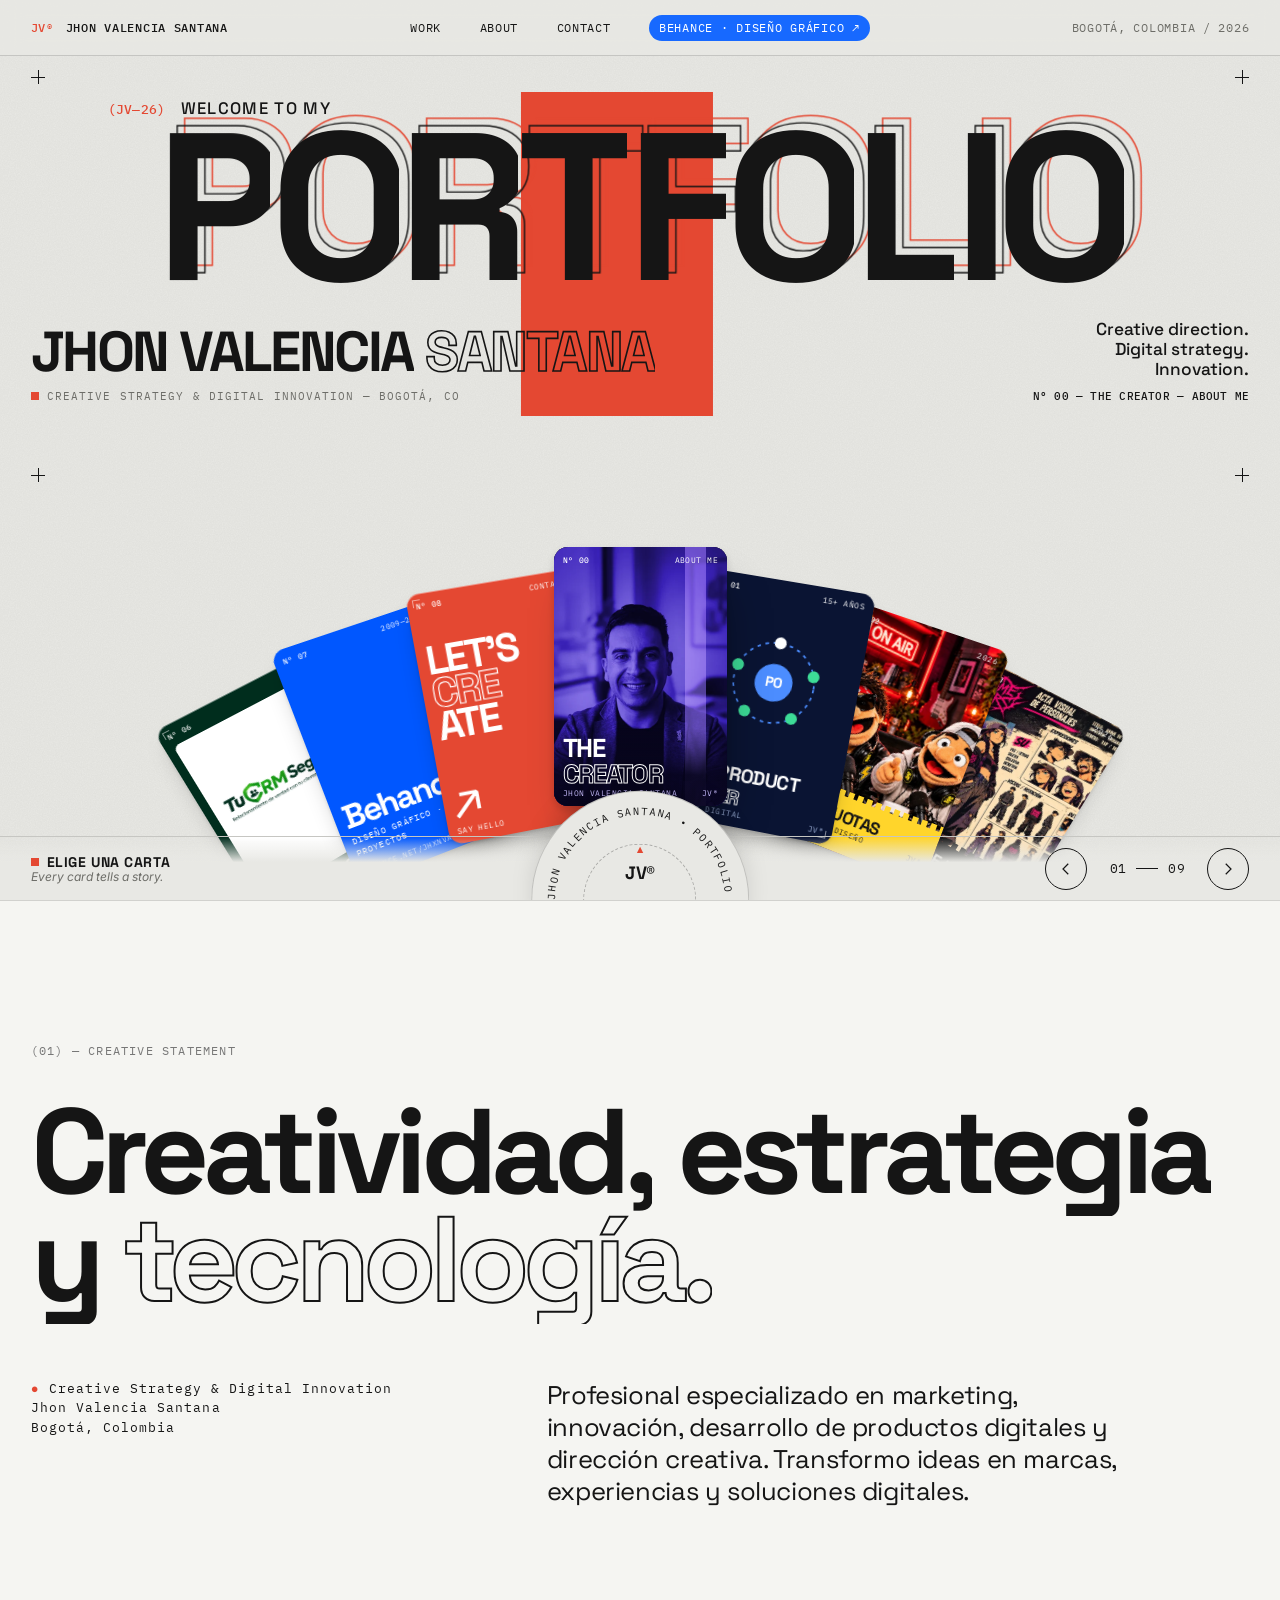
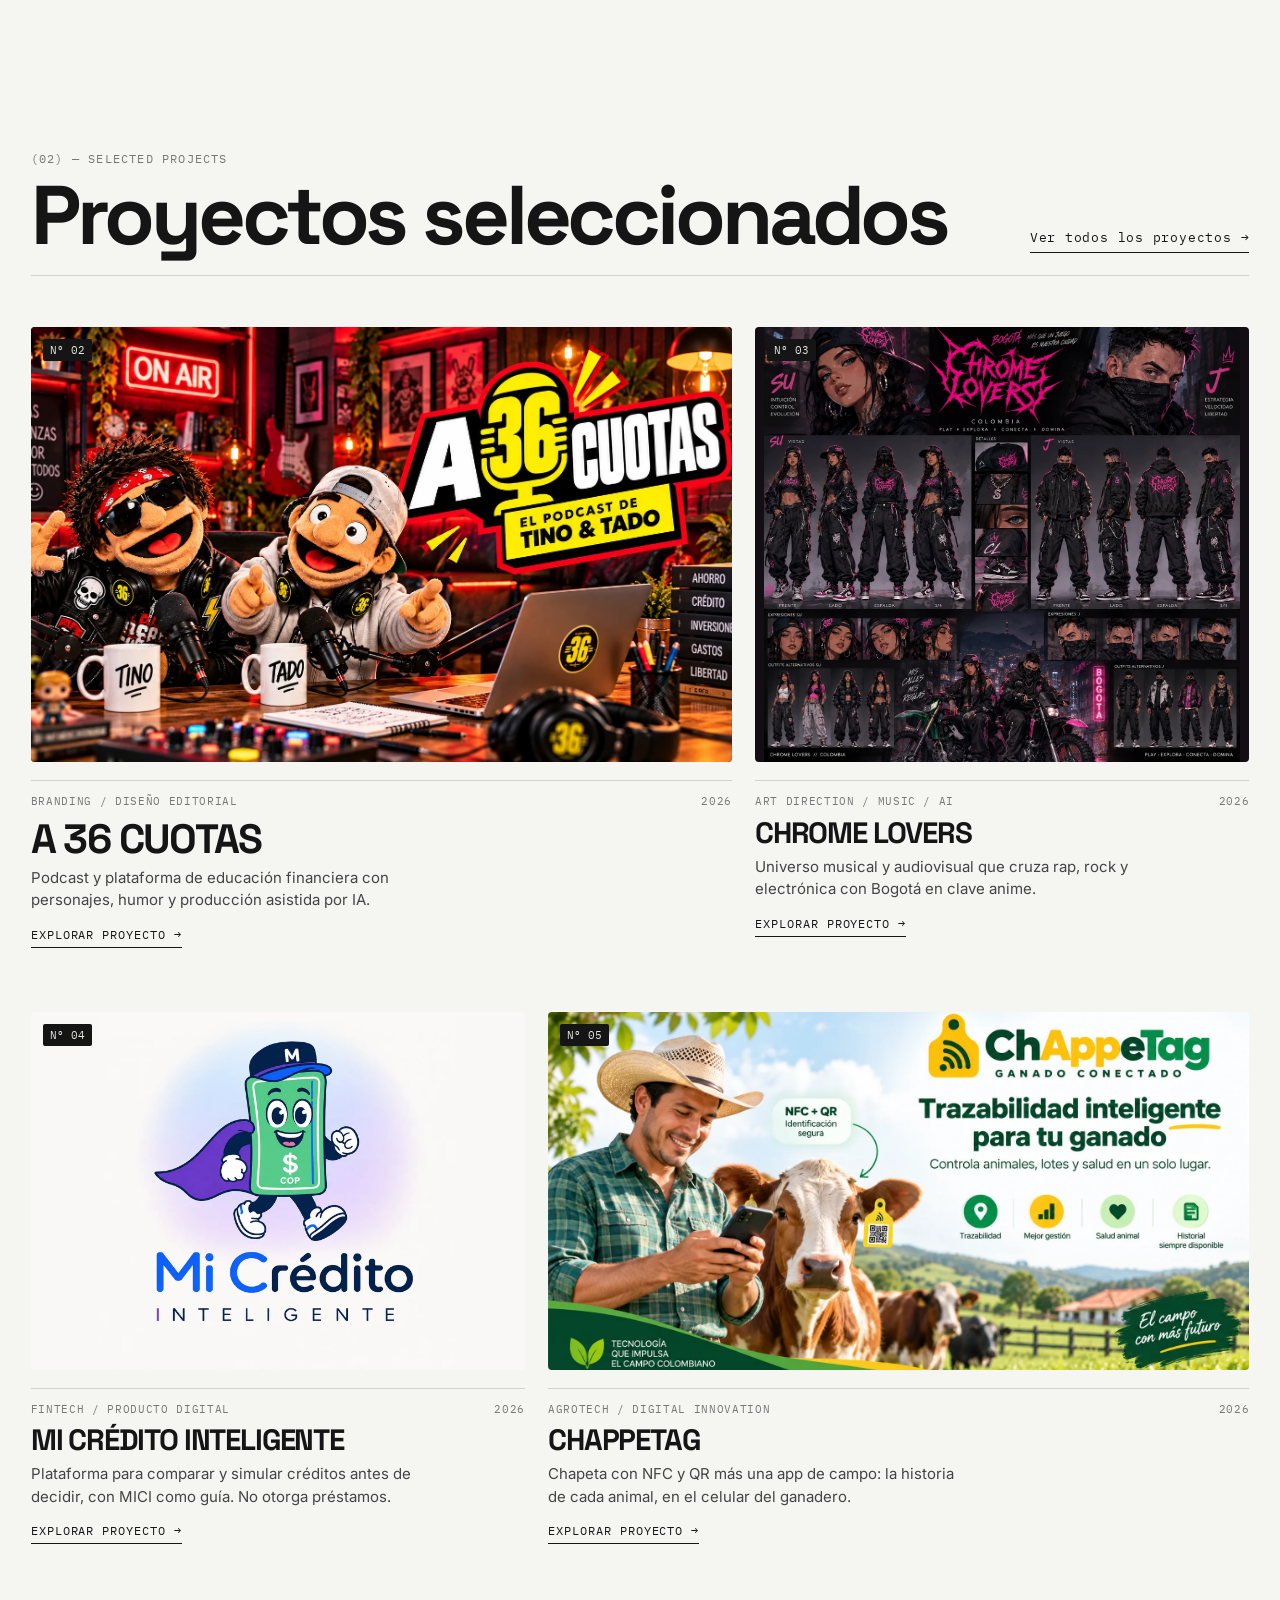
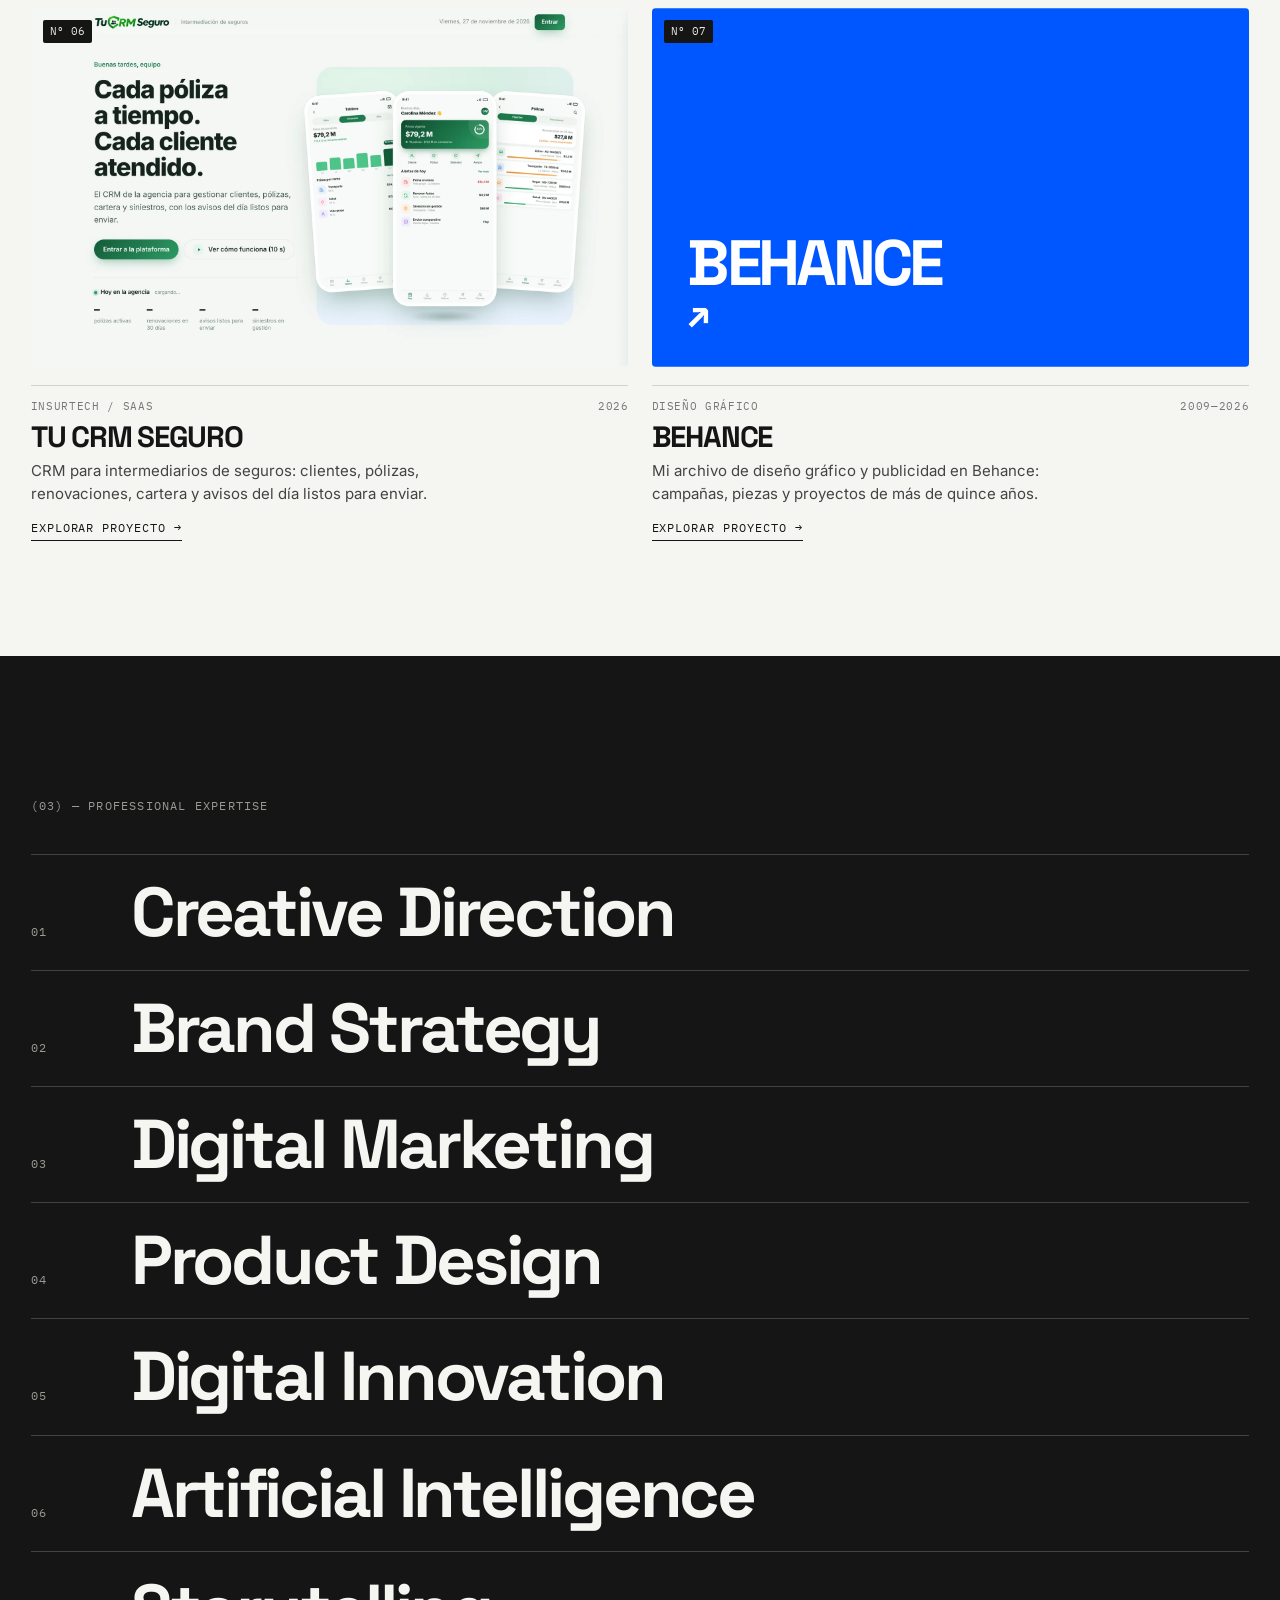
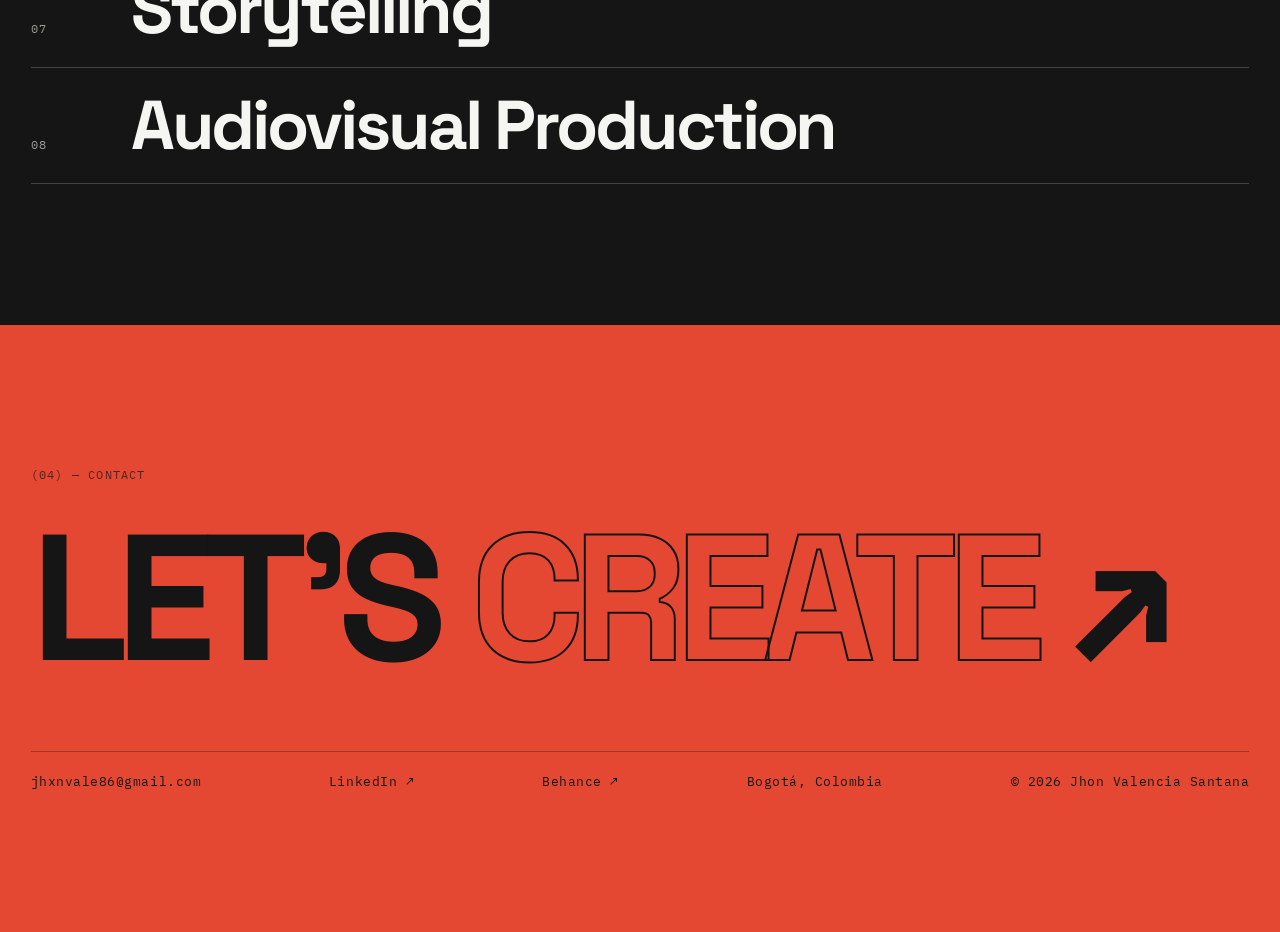
==== index.html @ b9391d3f "The Product Owner: carta y página con gráficas animadas (datos del CV) Co-Authored-By: Claude Opus 5" ====
<!doctype html>
<html lang="es">
<head>
  <meta charset="utf-8" />
  <meta name="viewport" content="width=device-width, initial-scale=1, viewport-fit=cover" />
  <title>Jhon Valencia Santana — Creative Strategy &amp; Digital Innovation</title>
  <meta name="description" content="Portafolio de dirección creativa, branding, marketing, innovación, productos digitales y producción audiovisual con inteligencia artificial." />
  <meta name="keywords" content="Jhon Valencia Santana, Creative Direction Colombia, Creative Strategy, Digital Innovation, Branding, Product Design, AI Creative, Marketing Digital" />
  <meta name="author" content="Jhon Valencia Santana" />
  <meta name="theme-color" content="#F5F5F2" />
  <link rel="canonical" href="https://jhonvalencia86.github.io/PortafolioCreativoJhonValencia/" />
  <meta property="og:title" content="Jhon Valencia Santana — Creative Strategy & Digital Innovation" />
  <meta property="og:description" content="Proyectos de innovación, producto digital, UX, diseño gráfico e IA. Bogotá, Colombia." />
  <meta property="og:type" content="website" />
  <meta property="og:locale" content="es_CO" />
  <meta property="og:url" content="https://jhonvalencia86.github.io/PortafolioCreativoJhonValencia/" />
  <meta property="og:image" content="https://jhonvalencia86.github.io/PortafolioCreativoJhonValencia/assets/img/og-portafolio-2026-11.jpg" />
  <meta property="og:image:secure_url" content="https://jhonvalencia86.github.io/PortafolioCreativoJhonValencia/assets/img/og-portafolio-2026-11.jpg" />
  <meta property="og:image:type" content="image/jpeg" />
  <meta property="og:image:width" content="1200" />
  <meta property="og:image:height" content="630" />
  <meta property="og:image:alt" content="Portafolio de Jhon Valencia Santana: innovación, producto digital, UX, diseño gráfico e IA" />
  <meta property="og:site_name" content="Jhon Valencia Santana — Portafolio" />
  <meta name="twitter:card" content="summary_large_image" />
  <meta name="twitter:title" content="Jhon Valencia Santana — Creative Strategy & Digital Innovation" />
  <meta name="twitter:description" content="Proyectos de innovación, producto digital, UX, diseño gráfico e IA." />
  <meta name="twitter:image" content="https://jhonvalencia86.github.io/PortafolioCreativoJhonValencia/assets/img/og-portafolio-2026-11.jpg" />
  <script type="application/ld+json">
  {"@context":"https://schema.org","@type":"Person","name":"Jhon Valencia Santana","jobTitle":"Creative Strategy & Digital Innovation","address":{"@type":"PostalAddress","addressLocality":"Bogotá","addressCountry":"CO"},"url":"https://jhonvalencia86.github.io/PortafolioCreativoJhonValencia/","sameAs":["https://co.linkedin.com/in/jhonvalenciasantana","https://www.behance.net/jhxnvale","https://github.com/jhonvalencia86"],"knowsAbout":["Creative Direction","Brand Strategy","Digital Marketing","Product Design","Digital Innovation","Artificial Intelligence","Storytelling","Audiovisual Production"]}
  </script>
  <link rel="icon" href="assets/img/favicon.svg" type="image/svg+xml" />
  <link rel="preconnect" href="https://fonts.googleapis.com" />
  <link rel="preconnect" href="https://fonts.gstatic.com" crossorigin />
  <link href="https://fonts.googleapis.com/css2?family=Space+Grotesk:wght@400;500;700&family=Inter:wght@400;500;600&family=IBM+Plex+Mono:wght@400;500&display=swap" rel="stylesheet" />
  <link rel="stylesheet" href="assets/css/styles.css?v=20261127y" />
</head>
<body class="is-intro">
  <a class="skip" href="#work">Saltar a los proyectos</a>

  <!-- Intro: monograma -->
  <div class="intro" id="intro" aria-hidden="true">
    <div class="intro__mono"><span>J</span><span>V</span><sup>®</sup></div>
  </div>

  <!-- ===================== HOME ===================== -->
  <header class="topbar">
    <a class="topbar__brand" href="#/" data-nav="work"><b>JV®</b> JHON VALENCIA SANTANA</a>
    <nav class="topbar__nav" aria-label="Principal">
      <a href="#/projects" data-nav="projects">WORK</a>
      <a href="#/p/about" data-nav="about">ABOUT</a>
      <a href="#/p/contact" data-nav="contact">CONTACT</a>
      <a class="nav-be" href="https://www.behance.net/jhxnvale" target="_blank" rel="noopener">BEHANCE<span class="nav-be__long"> · DISEÑO GRÁFICO</span> ↗</a>
    </nav>
    <span class="topbar__place">BOGOTÁ, COLOMBIA / 2026</span>
  </header>
  <main class="home" id="home">
    <section class="screen" id="top" aria-label="Baraja de proyectos">
    <div class="paper" aria-hidden="true"></div>


    <!-- marcas de registro -->
    <span class="reg reg--tl" aria-hidden="true"></span>
    <span class="reg reg--tr" aria-hidden="true"></span>
    <span class="reg reg--ml" aria-hidden="true"></span>
    <span class="reg reg--mr" aria-hidden="true"></span>

    <section class="hero" aria-labelledby="hero-title">
      <div class="hero__block" aria-hidden="true"></div>
      <p class="hero__eyebrow"><span class="mono">(JV—26)</span> WELCOME TO MY</p>
      <h1 class="kinetic" id="hero-title" aria-label="Portfolio">
        <span class="kinetic__layer kinetic__layer--o2" aria-hidden="true" data-word="PORTFOLIO"></span>
        <span class="kinetic__layer kinetic__layer--o1" aria-hidden="true" data-word="PORTFOLIO"></span>
        <span class="kinetic__layer kinetic__layer--solid" aria-hidden="true" data-word="PORTFOLIO"></span>
      </h1>
      <div class="hero__meta">
        <div class="hero__name">
          <p class="hero__who"><span class="hw"><span>JHON</span></span> <span class="hw"><span>VALENCIA</span></span> <span class="hw hw--o"><span>SANTANA</span></span></p>
          <p class="hero__role mono"><i></i>CREATIVE STRATEGY &amp; DIGITAL INNOVATION — BOGOTÁ, CO</p>
        </div>
        <div class="hero__right">
          <p class="hero__subtitle">Creative direction.<br />Digital strategy.<br />Innovation.</p>
          <p class="hero__index mono"><span class="hero__now" id="deck-now" aria-live="polite"></span></p>
        </div>
      </div>
    </section>

    <section class="deck" id="deck" aria-label="Baraja de proyectos" aria-roledescription="carrusel">
      <div class="deck__stage" id="stage"></div>

      <div class="deck__ui">
        <div class="deck__hint">
          <strong>ELIGE UNA CARTA</strong>
          <span>Every card tells a story.</span>
        </div>
        <div class="deck__controls">
          <button class="arrow" id="prev" aria-label="Carta anterior">
            <svg viewBox="0 0 24 24" aria-hidden="true"><path d="M15 5l-7 7 7 7" /></svg>
          </button>
          <p class="deck__counter mono" aria-live="polite"><span id="count-cur">01</span><i></i><span id="count-total">10</span></p>
          <button class="arrow" id="next" aria-label="Carta siguiente">
            <svg viewBox="0 0 24 24" aria-hidden="true"><path d="M9 5l7 7-7 7" /></svg>
          </button>
        </div>
      </div>
      <div class="wheel" aria-hidden="true">
        <svg class="wheel__ring" viewBox="0 0 200 200">
          <defs><path id="wheel-path" d="M100,100 m-78,0 a78,78 0 1,1 156,0 a78,78 0 1,1 -156,0" /></defs>
          <text><textPath href="#wheel-path">JHON VALENCIA SANTANA • PORTFOLIO 2026 • THE CREATIVE DECK • </textPath></text>
        </svg>
        <span class="wheel__me"><i>▲</i>JV®</span>
      </div>
    </section>
    </section>

    <!-- Creative statement -->
    <section class="statement" aria-labelledby="st-h">
      <p class="eyebrow mono">(01) — CREATIVE STATEMENT</p>
      <h2 class="statement__h" id="st-h"></h2>
      <div class="statement__cols">
        <p class="statement__role mono" id="st-role"></p>
        <p class="statement__desc" id="st-desc"></p>
      </div>
    </section>

    <!-- Selected projects -->
    <section class="selected" id="work" aria-labelledby="sel-h">
      <div class="sec-head">
        <p class="eyebrow mono">(02) — SELECTED PROJECTS</p>
        <h2 class="sec-head__h" id="sel-h">Proyectos seleccionados</h2>
        <a class="sec-head__link" href="#/projects">Ver todos los proyectos <span aria-hidden="true">→</span></a>
      </div>
      <div class="pgrid" id="pgrid"></div>
    </section>

    <!-- Expertise -->
    <section class="expertise" aria-labelledby="ex-h">
      <p class="eyebrow mono">(03) — PROFESSIONAL EXPERTISE</p>
      <h2 class="sr-only" id="ex-h">Capacidades</h2>
      <ol class="exlist" id="exlist"></ol>
    </section>

    <!-- Contact footer -->
    <footer class="cfoot" aria-labelledby="cf-h">
      <p class="eyebrow mono">(04) — CONTACT</p>
      <a class="cfoot__big" id="cf-h" href="#/p/contact">LET'S <span class="o">CREATE</span> <span aria-hidden="true">↗</span></a>
      <div class="cfoot__row" id="cfoot-row"></div>
    </footer>
  </main>

  <!-- ===================== ÍNDICE DE PROYECTOS ===================== -->
  <div class="index" id="index" role="dialog" aria-modal="true" aria-labelledby="ix-h" hidden>
    <div class="index__bar">
      <a class="detail__back" href="#/"><span aria-hidden="true">←</span> BACK TO THE DECK</a>
      <span class="mono" id="ix-count"></span>
    </div>
    <div class="index__scroll" id="index-scroll">
      <header class="index__head">
        <p class="eyebrow mono">PROJECT INDEX</p>
        <h2 class="index__h" id="ix-h">Projects</h2>
        <div class="filters" id="filters" role="toolbar" aria-label="Filtrar por categoría"></div>
      </header>
      <div class="pgrid pgrid--index" id="ixgrid"></div>
    </div>
  </div>

  <!-- ===================== DETALLE ===================== -->
  <div class="detail" id="detail" role="dialog" aria-modal="true" aria-labelledby="detail-title" hidden>
    <div class="detail__bar">
      <button class="detail__back" id="back"><span aria-hidden="true">←</span> BACK TO THE DECK</button>
      <div class="detail__pager">
        <button class="arrow arrow--sm" id="d-prev" aria-label="Proyecto anterior"><svg viewBox="0 0 24 24" aria-hidden="true"><path d="M15 5l-7 7 7 7" /></svg></button>
        <span class="mono" id="d-count">01 / 10</span>
        <button class="arrow arrow--sm" id="d-next" aria-label="Proyecto siguiente"><svg viewBox="0 0 24 24" aria-hidden="true"><path d="M9 5l7 7-7 7" /></svg></button>
      </div>
    </div>
    <div class="detail__scroll" id="detail-scroll">
      <div class="detail__content" id="detail-content"></div>
    </div>
  </div>

  <!-- ===================== LIGHTBOX ===================== -->
  <div class="lightbox" id="lightbox" role="dialog" aria-modal="true" aria-label="Galería" hidden>
    <button class="lightbox__close" id="lb-close" aria-label="Cerrar">CLOSE ✕</button>
    <button class="arrow lightbox__prev" id="lb-prev" aria-label="Imagen anterior"><svg viewBox="0 0 24 24" aria-hidden="true"><path d="M15 5l-7 7 7 7" /></svg></button>
    <figure class="lightbox__fig"><img id="lb-img" alt="" /><figcaption class="mono" id="lb-cap"></figcaption></figure>
    <button class="arrow lightbox__next" id="lb-next" aria-label="Imagen siguiente"><svg viewBox="0 0 24 24" aria-hidden="true"><path d="M9 5l7 7-7 7" /></svg></button>
  </div>

  <noscript><p style="padding:2rem;font-family:sans-serif">Este portafolio necesita JavaScript. Mientras tanto: <a href="https://www.behance.net/jhxnvale">Behance</a> · <a href="mailto:jhxnvale86@gmail.com">jhxnvale86@gmail.com</a></p></noscript>

  <script src="assets/js/data.js?v=20261127y"></script>
  <script src="assets/js/app.js?v=20261127y"></script>
</body>
</html>
---- assets/css/styles.css ----
/* =========================================================================
   JV — THE CREATIVE DECK
   Swiss · neo-brutal · editorial
   ========================================================================= */

:root {
  --bg: #e8e8e4;
  --fg: #151515;
  --accent: #e44832;
  --white: #ffffff;
  --muted: #6d6d68;
  --line: rgba(21, 21, 21, 0.16);

  --f-display: "Space Grotesk", "Helvetica Neue", Arial, sans-serif;
  --f-body: "Inter", "Helvetica Neue", Arial, sans-serif;
  --f-mono: "IBM Plex Mono", ui-monospace, Menlo, monospace;

  --pad: clamp(16px, 2.4vw, 36px);
  --bar-h: 56px;
  --ui-h: 64px;

  --card-w: clamp(132px, min(13.5vw, 25vh), 236px);
  --card-h: calc(var(--card-w) * 1.5);
  --radius: 14px;

  --ease-out: cubic-bezier(0.16, 1, 0.3, 1);
  --ease-io: cubic-bezier(0.7, 0, 0.2, 1);
}

*,
*::before,
*::after { box-sizing: border-box; }

html, body { margin: 0; height: 100%; }
html { -webkit-text-size-adjust: 100%; }

body {
  background: var(--bg);
  color: var(--fg);
  font-family: var(--f-body);
  font-size: 16px;
  line-height: 1.5;
  overflow-x: hidden;
  -webkit-font-smoothing: antialiased;
  -webkit-tap-highlight-color: transparent;
}

button { font: inherit; color: inherit; background: none; border: 0; padding: 0; cursor: pointer; }
a { color: inherit; }
img { display: block; max-width: 100%; }
.mono { font-family: var(--f-mono); letter-spacing: 0.02em; }

.skip { position: absolute; left: -999px; top: 8px; z-index: 999; background: var(--fg); color: var(--bg); padding: 8px 12px; }
.skip:focus { left: 8px; }

:focus-visible { outline: 2px solid var(--accent); outline-offset: 3px; }

/* ---------------------------------------------------------------- paper */
.paper {
  position: absolute; inset: 0; pointer-events: none; z-index: 0;
  opacity: 0.55; mix-blend-mode: multiply;
  background-image: url("data:image/svg+xml,%3Csvg xmlns='http://www.w3.org/2000/svg' width='220' height='220'%3E%3Cfilter id='n'%3E%3CfeTurbulence type='fractalNoise' baseFrequency='.85' numOctaves='3' stitchTiles='stitch'/%3E%3CfeColorMatrix values='0 0 0 0 0.08 0 0 0 0 0.08 0 0 0 0 0.07 0 0 0 0.09 0'/%3E%3C/filter%3E%3Crect width='100%25' height='100%25' filter='url(%23n)'/%3E%3C/svg%3E");
}

/* ---------------------------------------------------------------- intro */
.intro {
  position: fixed; inset: 0; z-index: 60; display: grid; place-items: center;
  pointer-events: none;
}
.intro__mono {
  font-family: var(--f-display); font-weight: 700; font-size: clamp(64px, 12vw, 160px);
  letter-spacing: -0.06em; line-height: 1; display: flex; align-items: flex-start;
  color: var(--fg);
}
.intro__mono span { display: inline-block; transform: translateY(40%); opacity: 0; transition: transform 0.6s var(--ease-out), opacity 0.4s; }
.intro__mono span:nth-child(2) { color: transparent; -webkit-text-stroke: 2px var(--fg); transition-delay: 0.08s; }
.intro__mono sup { font-size: 0.22em; margin-top: 0.4em; opacity: 0; transition: opacity 0.4s 0.25s; }
.intro.is-on .intro__mono span { transform: none; opacity: 1; }
.intro.is-on .intro__mono sup { opacity: 1; }
.intro.is-out { opacity: 0; transform: scale(0.92); transition: opacity 0.35s, transform 0.5s var(--ease-io); }
.intro.is-gone { display: none; }

/* ---------------------------------------------------------------- home */
.home { position: relative; }
.screen { position: relative; overflow: hidden; height: 100vh; height: 100dvh; min-height: 560px; }

.topbar {
  position: fixed; top: 0; left: 0; right: 0; height: var(--bar-h); z-index: 40;
  background: rgba(232, 232, 228, 0.86); -webkit-backdrop-filter: blur(10px); backdrop-filter: blur(10px);
  display: grid; grid-template-columns: 1fr auto 1fr; align-items: center;
  padding: 0 var(--pad);
  font-family: var(--f-mono); font-size: 12px; letter-spacing: 0.06em;
  border-bottom: 1px solid var(--line);
}
.topbar a { text-decoration: none; }
.topbar__brand { font-weight: 500; justify-self: start; }
.topbar__nav { display: flex; gap: clamp(14px, 3vw, 40px); }
.topbar__nav a { position: relative; padding: 4px 0; }
.topbar__nav a::after {
  content: ""; position: absolute; left: 0; right: 0; bottom: 0; height: 2px; background: var(--accent);
  transform: scaleX(0); transform-origin: left; transition: transform 0.35s var(--ease-out);
}
.topbar__nav a:hover::after, .topbar__nav a[aria-current="page"]::after { transform: scaleX(1); }
.topbar__place { justify-self: end; color: var(--muted); }

.is-intro .topbar, .is-intro .hero__eyebrow, .is-intro .hero__meta, .is-intro .deck__ui, .is-intro .reg { opacity: 0; }
.topbar, .hero__eyebrow, .hero__meta, .deck__ui, .reg { transition: opacity 0.6s ease; }

/* registro */
.reg { position: absolute; width: 14px; height: 14px; z-index: 2; pointer-events: none; }
.reg::before, .reg::after { content: ""; position: absolute; background: var(--fg); }
.reg::before { left: 50%; top: 0; bottom: 0; width: 1px; }
.reg::after { top: 50%; left: 0; right: 0; height: 1px; }
.reg--tl { top: calc(var(--bar-h) + 14px); left: var(--pad); }
.reg--tr { top: calc(var(--bar-h) + 14px); right: var(--pad); }
.reg--ml { top: 52%; left: var(--pad); }
.reg--mr { top: 52%; right: var(--pad); }

/* ---------------------------------------------------------------- hero */
.hero {
  position: absolute; left: 0; right: 0; top: calc(var(--bar-h) + 2vh);
  z-index: 1; padding: 0 var(--pad); pointer-events: none;
  display: flex; flex-direction: column; align-items: center;
}
.hero__block {
  position: absolute; top: 2vh; left: 50%;
  width: clamp(90px, 15vw, 240px); height: clamp(200px, 36vh, 400px);
  background: var(--accent); transform: translateX(-62%) scaleY(0); transform-origin: top;
  transition: transform 0.9s var(--ease-io);
}
.hero.is-in .hero__block { transform: translateX(-62%) scaleY(1); }

.hero__eyebrow {
  position: relative; margin: clamp(8px, 2.5vh, 28px) 0 0; align-self: flex-start;
  font-family: var(--f-display); font-weight: 500; font-size: clamp(13px, 1.3vw, 18px); letter-spacing: 0.08em;
  margin-left: 6vw;
}
.hero__eyebrow .mono { color: var(--accent); margin-right: 10px; font-size: 0.8em; }

/* tipografía cinética */
.kinetic {
  position: relative; margin: 0; line-height: 0.82; white-space: nowrap;
  font-family: var(--f-display); font-weight: 700; text-transform: uppercase;
  font-size: clamp(58px, 16.4vw, 300px); letter-spacing: -0.065em;
  height: 0.86em; width: 100%; text-align: center;
}
.kinetic__layer { position: absolute; inset: 0; display: block; }
.kinetic__layer .ch {
  display: inline-block; transform: translateY(105%); opacity: 0;
  transition: transform 0.9s var(--ease-out), opacity 0.4s ease;
}
.kinetic.is-in .ch { transform: none; opacity: 1; }
.kinetic__layer--solid { color: var(--fg); }
.kinetic__layer--o1 { color: transparent; -webkit-text-stroke: 1.5px var(--fg); transform: translate3d(var(--px1, 0px), var(--py1, 0px), 0); }
.kinetic__layer--o2 { color: transparent; -webkit-text-stroke: 1.5px var(--accent); transform: translate3d(var(--px2, 0px), var(--py2, 0px), 0); }
.kinetic__layer--solid .ch { clip-path: inset(0 0 0 0); }

.hero__meta {
  position: relative; width: 100%; display: flex; justify-content: space-between; align-items: flex-start;
  margin-top: clamp(10px, 2vh, 22px); gap: 24px;
}
.hero__subtitle {
  margin: 0; font-family: var(--f-display); font-weight: 500; line-height: 1.15;
  font-size: clamp(14px, 1.35vw, 20px); max-width: 22ch;
}
.hero__index { margin: 0; display: flex; flex-direction: column; align-items: flex-end; font-size: 11px; color: var(--muted); gap: 2px; text-align: right; }

/* ---------------------------------------------------------------- deck */
.deck { position: absolute; inset: 0; z-index: 10; pointer-events: none; }
.deck__stage {
  position: absolute; left: 0; right: 0; bottom: calc(var(--ui-h) + 14px); height: calc(var(--card-h) * 1.6);
  perspective: 1200px; perspective-origin: 50% 80%;
  pointer-events: auto; touch-action: pan-y; cursor: grab;
  user-select: none; -webkit-user-select: none;
}
.deck__stage.is-dragging { cursor: grabbing; }

.slot {
  position: absolute; left: 50%; bottom: 0;
  width: var(--card-w); height: var(--card-h); margin-left: calc(var(--card-w) / -2);
  transform-origin: 50% 330%;
  transform-style: preserve-3d; will-change: transform, opacity;
}
.float { width: 100%; height: 100%; transform-style: preserve-3d; animation: float 4s ease-in-out infinite; animation-delay: var(--fd, 0s); }
@keyframes float { 0%, 100% { transform: translateY(0); } 50% { transform: translateY(-4px); } }
.is-hidden-tab .float, .is-intro .float { animation-play-state: paused; }

.card {
  --tx: 0deg; --ty: 0deg; --a: 0deg;
  display: block; position: relative; width: 100%; height: 100%;
  transform-style: preserve-3d;
  transition: transform 0.35s var(--ease-out);
  border-radius: var(--radius);
}
.card__inner {
  position: absolute; inset: 0; transform-style: preserve-3d;
  transition: transform 0.75s var(--ease-io);
}
.card.is-down .card__inner { transform: rotateY(180deg); }

.face {
  position: absolute; inset: 0; border-radius: var(--radius); overflow: hidden;
  backface-visibility: hidden; -webkit-backface-visibility: hidden;
  box-shadow:
    0 1px 0 rgba(255, 255, 255, 0.4) inset,
    0 2px 4px rgba(0, 0, 0, 0.12),
    0 14px 26px -10px rgba(0, 0, 0, 0.35);
  transition: box-shadow 0.35s var(--ease-out);
}
.face--back { transform: rotateY(180deg); }

@media (hover: hover) and (pointer: fine) {
  .deck__stage:not(.is-dragging) .slot.is-hover .card {
    transform: translateY(-45px) scale(1.12) rotate(calc(var(--a) * -1)) rotateX(var(--ty)) rotateY(var(--tx));
  }
  .deck__stage:not(.is-dragging) .slot.is-hover .face {
    box-shadow:
      0 1px 0 rgba(255, 255, 255, 0.4) inset,
      0 6px 10px rgba(0, 0, 0, 0.12),
      18px 40px 50px -18px rgba(0, 0, 0, 0.45);
  }
}
.slot.is-active .face { box-shadow: 0 1px 0 rgba(255,255,255,.4) inset, 0 4px 8px rgba(0,0,0,.14), 10px 30px 44px -16px rgba(0,0,0,.42); }

/* ---- reverso */
.back {
  background: #151515; color: #e8e8e4; display: grid; place-items: center;
}
.back::before {
  content: ""; position: absolute; inset: 8px; border-radius: 8px; border: 1px solid rgba(232, 232, 228, 0.25);
  background:
    repeating-linear-gradient(45deg, rgba(232,232,228,.07) 0 1px, transparent 1px 10px),
    repeating-linear-gradient(-45deg, rgba(232,232,228,.07) 0 1px, transparent 1px 10px);
}
.back__ring { position: absolute; width: 74%; aspect-ratio: 1; border-radius: 50%; border: 1px solid rgba(232,232,228,.35); }
.back__ring::before { content: ""; position: absolute; inset: 12%; border-radius: 50%; border: 1px dashed rgba(232,232,228,.25); }
.back__ring::after { content: ""; position: absolute; left: 50%; top: -6%; bottom: -6%; width: 1px; background: rgba(232,232,228,.25); }
.back__bar { position: absolute; left: 50%; top: 18%; bottom: 18%; width: 18%; background: var(--accent); transform: translateX(-50%); }
.back__logo { position: relative; font-family: var(--f-display); font-weight: 700; font-size: calc(var(--card-w) * 0.34); letter-spacing: -0.06em; line-height: 1; }
.back__logo sup { font-size: 0.3em; }
.back__txt { position: absolute; bottom: 14px; left: 0; right: 0; text-align: center; font-family: var(--f-mono); font-size: max(8px, calc(var(--card-w) * 0.045)); letter-spacing: 0.18em; }
.back__num { position: absolute; top: 14px; left: 14px; font-family: var(--f-mono); font-size: max(8px, calc(var(--card-w) * 0.045)); opacity: .6; }

/* ---- anverso (base) */
.front { background: var(--c); color: var(--ink); }
.cf { position: absolute; inset: 0; display: flex; flex-direction: column; padding: calc(var(--card-w) * 0.05); }
.cf__top, .cf__bot { display: flex; justify-content: space-between; align-items: baseline; font-family: var(--f-mono); font-size: max(7.5px, calc(var(--card-w) * 0.042)); letter-spacing: 0.06em; text-transform: uppercase; line-height: 1.2; }
.cf__num { font-weight: 500; }
.cf__media {
  position: relative; flex: 1; margin: calc(var(--card-w) * 0.035) 0; border-radius: 7px; overflow: hidden; background: var(--mbg);
  box-shadow: 0 0 0 1px rgba(0,0,0,.12) inset;
}
.cf__media img { width: 100%; height: 100%; object-fit: var(--fit, cover); object-position: var(--pos, 50% 50%); }
.cf__media[data-fit="contain"] img { padding: 8%; }
.cf__title {
  font-family: var(--f-display); font-weight: 700; text-transform: uppercase; letter-spacing: -0.03em;
  font-size: calc(var(--card-w) * 0.105); line-height: 0.92; margin: 0 0 calc(var(--card-w) * 0.03);
}
.cf__tick { position: absolute; width: 8px; height: 8px; border-color: currentColor; opacity: .5; }
.cf__tick--a { top: 6px; left: 6px; border-top: 1px solid; border-left: 1px solid; }
.cf__tick--b { bottom: 6px; right: 6px; border-bottom: 1px solid; border-right: 1px solid; }

/* full bleed */
.cf--full { padding: 0; }
.cf--full .cf__media { position: absolute; inset: 0; margin: 0; border-radius: 0; box-shadow: none; }
.cf--full .cf__top { position: relative; z-index: 2; padding: calc(var(--card-w) * 0.05); color: #fff; text-shadow: 0 1px 2px rgba(0,0,0,.5); }
.cf--full .cf__foot {
  position: absolute; left: 0; right: 0; bottom: 0; z-index: 2; padding: calc(var(--card-w) * 0.05);
  background: var(--c); color: var(--ink);
}
.cf--full .cf__foot::before { content: ""; position: absolute; left: 0; right: 0; bottom: 100%; height: 6px; background: repeating-linear-gradient(90deg, var(--c) 0 6px, transparent 6px 10px); }

/* tipográficas */
.cf--type { justify-content: space-between; }
.cf__big {
  font-family: var(--f-display); font-weight: 700; text-transform: uppercase; letter-spacing: -0.06em; line-height: 0.82;
  font-size: calc(var(--card-w) * 0.24);
}
.cf__big .o { color: transparent; -webkit-text-stroke: 1.2px var(--ink); }
.cf__arrow { font-family: var(--f-display); font-size: calc(var(--card-w) * 0.3); line-height: 1; }
.cf__mono-big { font-family: var(--f-display); font-weight: 700; letter-spacing: -0.07em; font-size: calc(var(--card-w) * 0.5); line-height: .8; }
.cf__mono-big sup { font-size: .25em; letter-spacing: 0; }
.cf__redbar { position: absolute; right: 16%; top: 0; bottom: 0; width: 14%; background: var(--accent); opacity: .95; }
.cf__plate { position: relative; z-index: 1; }

.cf--pending .cf__media {
  background:
    repeating-linear-gradient(135deg, rgba(232,232,228,.12) 0 2px, transparent 2px 12px),
    #23231f;
  display: grid; place-items: center;
}
.stamp {
  font-family: var(--f-mono); font-size: max(8px, calc(var(--card-w) * 0.045)); letter-spacing: .12em; text-align: center;
  border: 1.5px solid var(--accent); color: var(--accent); padding: 6px 8px; transform: rotate(-8deg); line-height: 1.3; background: rgba(21,21,21,.8);
}

/* ---- UI de la baraja */
.deck__ui {
  position: absolute; left: 0; right: 0; bottom: 0; height: var(--ui-h); z-index: 20;
  display: grid; grid-template-columns: 1fr auto 1fr; align-items: center; padding: 0 var(--pad);
  border-top: 1px solid var(--line); pointer-events: auto;
  background: linear-gradient(to top, var(--bg) 60%, rgba(232,232,228,0));
}
.deck__hint { display: flex; flex-direction: column; line-height: 1.15; }
.deck__hint strong { font-family: var(--f-display); font-weight: 700; letter-spacing: 0.04em; font-size: 14px; }
.deck__hint strong::before { content: ""; display: inline-block; width: 8px; height: 8px; background: var(--accent); margin-right: 8px; vertical-align: 1px; }
.deck__hint span { font-size: 12px; color: var(--muted); font-style: italic; }
.deck__controls { display: flex; align-items: center; gap: 14px; }
.deck__counter { display: flex; align-items: center; gap: 10px; margin: 0; font-size: 13px; min-width: 92px; justify-content: center; }
.deck__counter i { width: 22px; height: 1px; background: var(--fg); display: block; }
.deck__keys { justify-self: end; display: flex; gap: 6px; font-size: 10px; color: var(--muted); }
.deck__keys span { border: 1px solid var(--line); padding: 3px 6px; border-radius: 3px; }

.arrow {
  width: 42px; height: 42px; border-radius: 50%; border: 1px solid var(--fg); display: grid; place-items: center;
  transition: background .25s, color .25s, transform .25s var(--ease-out);
}
.arrow svg { width: 18px; height: 18px; fill: none; stroke: currentColor; stroke-width: 1.6; }
.arrow:hover { background: var(--fg); color: var(--bg); }
.arrow:active { transform: scale(.92); }
.arrow--sm { width: 34px; height: 34px; }

/* ---------------------------------------------------------------- flyer (transición carta → proyecto) */
.flyer { position: fixed; z-index: 70; pointer-events: none; perspective: 1200px; }
.flyer__rot { position: absolute; inset: 0; transform-style: preserve-3d; }
.flyer .face { box-shadow: 0 30px 60px -20px rgba(0,0,0,.5); }
.flyer__media {
  position: absolute; inset: 0; z-index: 3; opacity: 0; background: var(--mbg) center / cover no-repeat;
  backface-visibility: hidden; -webkit-backface-visibility: hidden; border-radius: inherit; overflow: hidden;
}
.flyer__media img { width: 100%; height: 100%; object-fit: var(--fit, cover); object-position: var(--pos, 50% 50%); }
.flyer__media[data-fit="contain"] img { padding: var(--hpad, 8%); }

/* ---------------------------------------------------------------- detalle */
.detail {
  --c: #e8e8e4; --ink: #151515; --acc: #e44832; --dbg: #e8e8e4; --dfg: #151515; --dline: rgba(21,21,21,.16); --dmuted: #6d6d68;
  position: fixed; inset: 0; z-index: 50; background: var(--dbg); color: var(--dfg);
}
.detail[hidden] { display: none; }
.detail.theme-dark { --dbg: #121212; --dfg: #f1efe9; --dline: rgba(241,239,233,.16); --dmuted: #9a978f; }

.detail__bar {
  position: absolute; top: 0; left: 0; right: 0; z-index: 5; height: var(--bar-h);
  display: flex; align-items: center; justify-content: space-between; padding: 0 var(--pad);
  font-family: var(--f-mono); font-size: 12px; letter-spacing: .06em;
  opacity: 0; transform: translateY(-8px); transition: opacity .4s, transform .4s var(--ease-out);
  color: #fff; mix-blend-mode: difference;
}
.detail.is-in .detail__bar { opacity: 1; transform: none; }
.detail__back { display: inline-flex; gap: 10px; align-items: center; padding: 8px 0; font-weight: 500; }
.detail__back span { transition: transform .3s var(--ease-out); }
.detail__back:hover span { transform: translateX(-4px); }
.detail__pager { display: flex; align-items: center; gap: 12px; }
.detail__pager .arrow { border-color: currentColor; }
.detail__pager .arrow:hover { background: #fff; color: #000; }

.detail__scroll { position: absolute; inset: 0; overflow-y: auto; overflow-x: hidden; -webkit-overflow-scrolling: touch; overscroll-behavior: contain; }
.detail__content { transition: opacity .3s ease; }
.detail__content.is-swapping { opacity: 0; }

/* hero del proyecto */
.p-hero { position: relative; height: 100vh; height: 100svh; min-height: 520px; overflow: hidden; background: var(--mbg); }
.p-hero__media { position: absolute; inset: 0; background: var(--mbg) center / cover no-repeat; }
.p-hero__media img { width: 100%; height: 100%; object-fit: var(--fit, cover); object-position: var(--pos, 50% 50%); }
.p-hero__media[data-fit="contain"] img { padding: var(--hpad, 8%); }
.p-hero__shade { position: absolute; inset: 0; background: linear-gradient(to top, rgba(0,0,0,.72) 0%, rgba(0,0,0,.2) 38%, rgba(0,0,0,0) 60%); opacity: 0; transition: opacity .6s; }
.p-hero[data-fit="contain"] .p-hero__shade { display: none; }
.detail.is-in .p-hero__shade { opacity: 1; }

.p-hero__cap {
  position: absolute; left: var(--pad); right: var(--pad); bottom: var(--pad); z-index: 2;
  display: flex; justify-content: space-between; align-items: flex-end; gap: 24px; color: #fff;
}
.p-hero[data-fit="contain"] .p-hero__cap { color: var(--fg); }
.p-hero__title {
  margin: 0; font-family: var(--f-display); font-weight: 700; text-transform: uppercase; letter-spacing: -0.055em; line-height: 0.84;
  font-size: clamp(44px, 9.5vw, 170px); max-width: 12ch;
}
.p-hero__tag { display: flex; flex-direction: column; align-items: flex-end; gap: 6px; font-family: var(--f-mono); font-size: 12px; letter-spacing: .08em; text-align: right; white-space: nowrap; }
.p-hero__num { font-family: var(--f-display); font-weight: 700; font-size: clamp(40px, 6vw, 96px); line-height: .8; letter-spacing: -.05em; }

.p-hero__title .w { display: inline-block; overflow: hidden; vertical-align: top; padding: .14em 0 .04em; margin-top: -.14em; }
.p-hero__title .w > span { display: inline-block; transform: translateY(105%); transition: transform .9s var(--ease-out); }
.detail.is-in .p-hero__title .w > span { transform: none; }
.p-hero__tag, .p-hero__num { opacity: 0; transition: opacity .6s .25s; }
.detail.is-in .p-hero__tag, .detail.is-in .p-hero__num { opacity: 1; }

/* hero tipográfico (about / contact / archive / pending) */
.p-hero--type { background: var(--c); color: var(--ink); display: flex; flex-direction: column; justify-content: center; padding: calc(var(--bar-h) + 20px) var(--pad) var(--pad); }
.p-hero--type .p-hero__cap { color: var(--ink); }
.p-hero--type .p-hero__shade { display: none; }
.p-hero__giant {
  font-family: var(--f-display); font-weight: 700; text-transform: uppercase; letter-spacing: -0.07em; line-height: .8;
  font-size: clamp(80px, 22vw, 380px); margin: 0; white-space: nowrap;
}
.p-hero__giant .o { color: transparent; -webkit-text-stroke: 2px var(--ink); }
.p-hero__giant .ln { display: block; overflow: hidden; }
.p-hero__giant .ln > span { display: inline-block; transform: translateY(105%); transition: transform 1s var(--ease-out); }
.p-hero__giant .ln:nth-child(2) > span { transition-delay: .08s; }
.detail.is-in .p-hero__giant .ln > span { transform: none; }
.p-hero__redbar { position: absolute; top: 0; bottom: 0; right: 18%; width: clamp(60px, 9vw, 140px); background: var(--acc); transform: scaleY(0); transform-origin: top; transition: transform .9s .1s var(--ease-io); }
.detail.is-in .p-hero__redbar { transform: scaleY(1); }

/* secciones */
.sec { position: relative; padding: clamp(56px, 9vw, 130px) var(--pad); border-top: 1px solid var(--dline); }
.sec__grid { display: grid; grid-template-columns: repeat(12, 1fr); gap: 20px; }
.sec__label { grid-column: span 3; font-family: var(--f-mono); font-size: 12px; letter-spacing: .1em; color: var(--dmuted); text-transform: uppercase; }
.sec__label b { color: var(--acc); font-weight: 500; margin-right: 8px; }
.sec__body { grid-column: 4 / span 8; }
.lead {
  margin: 0; font-family: var(--f-display); font-weight: 500; letter-spacing: -0.03em; line-height: 1.02;
  font-size: clamp(30px, 4.6vw, 72px);
}
.lead em { font-style: normal; color: var(--acc); }
.prose { font-size: clamp(16px, 1.25vw, 19px); line-height: 1.6; max-width: 62ch; margin: 0 0 1em; }
.facts { display: grid; grid-template-columns: repeat(3, 1fr); gap: 0; margin-top: 30px; border-top: 1px solid var(--dline); }
.facts > div { padding: 18px 18px 18px 0; border-bottom: 1px solid var(--dline); }
.facts dt { font-family: var(--f-mono); font-size: 11px; letter-spacing: .1em; color: var(--dmuted); margin-bottom: 6px; }
.facts dd { margin: 0; font-family: var(--f-display); font-weight: 500; font-size: 18px; line-height: 1.2; }

.two { display: grid; grid-template-columns: 1fr 1fr; gap: clamp(24px, 4vw, 60px); }
.two h3 { font-family: var(--f-mono); font-weight: 500; font-size: 12px; letter-spacing: .1em; color: var(--dmuted); margin: 0 0 14px; }
.list { list-style: none; margin: 0; padding: 0; }
.list li { display: flex; gap: 14px; padding: 12px 0; border-bottom: 1px solid var(--dline); font-family: var(--f-display); font-size: clamp(17px, 1.6vw, 24px); font-weight: 500; letter-spacing: -.01em; }
.list li span { font-family: var(--f-mono); font-size: 11px; color: var(--acc); padding-top: .55em; }
.chips { display: flex; flex-wrap: wrap; gap: 8px; }
.chip { border: 1px solid var(--dfg); border-radius: 999px; padding: 8px 14px; font-size: 14px; }

/* galería asimétrica */
.gallery { display: grid; grid-template-columns: repeat(12, 1fr); gap: clamp(10px, 1.4vw, 20px); }
.g { position: relative; margin: 0; cursor: zoom-in; overflow: hidden; border-radius: 6px; background: rgba(127,127,127,.12); }
.g img { width: 100%; height: 100%; object-fit: cover; transition: transform .9s var(--ease-out); }
.g:hover img { transform: scale(1.03); }
.g figcaption { position: absolute; left: 10px; bottom: 10px; font-family: var(--f-mono); font-size: 10px; letter-spacing: .08em; background: rgba(21,21,21,.75); color: #fff; padding: 4px 7px; border-radius: 3px; }
.g--full { grid-column: span 12; }
.g--wide { grid-column: span 8; }
.g--wide:nth-child(even) { grid-column: 5 / span 8; }
.g--half { grid-column: span 6; }
.g--tall { grid-column: span 5; }
.g--tall + .g--half { grid-column: span 7; align-self: end; }
.g.reveal { opacity: 0; transform: translateY(40px); transition: opacity .8s ease, transform .9s var(--ease-out); }
.g.reveal.is-seen { opacity: 1; transform: none; }

/* links */
.links { display: flex; flex-direction: column; }
.biglink {
  display: flex; justify-content: space-between; align-items: center; gap: 20px; text-decoration: none;
  padding: clamp(16px, 2.4vw, 28px) 0; border-bottom: 1px solid var(--dline);
  font-family: var(--f-display); font-weight: 700; text-transform: uppercase; letter-spacing: -.04em; font-size: clamp(24px, 4vw, 60px); line-height: 1;
  transition: color .25s, padding .35s var(--ease-out);
}
.biglink:first-child { border-top: 1px solid var(--dline); }
.biglink span:last-child { font-size: .7em; transition: transform .35s var(--ease-out); }
.biglink:hover { color: var(--acc); padding-left: 14px; }
.biglink:hover span:last-child { transform: translate(6px, -6px); }
.biglink small { display: block; font-family: var(--f-mono); font-weight: 400; font-size: 12px; letter-spacing: .08em; color: var(--dmuted); text-transform: none; margin-top: 6px; }

.note { font-family: var(--f-mono); font-size: 12px; color: var(--dmuted); border: 1px dashed var(--dline); padding: 14px 16px; border-radius: 6px; max-width: 62ch; }

/* timeline about */
.tl { list-style: none; padding: 0; margin: 0; }
.tl li { display: grid; grid-template-columns: 150px 1fr; gap: 20px; padding: 16px 0; border-bottom: 1px solid var(--dline); }
.tl li:first-child { border-top: 1px solid var(--dline); }
.tl time { font-family: var(--f-mono); font-size: 12px; color: var(--dmuted); padding-top: .4em; }
.tl strong { display: block; font-family: var(--f-display); font-size: clamp(18px, 2vw, 28px); font-weight: 500; letter-spacing: -.02em; line-height: 1.15; }
.tl span { font-size: 14px; color: var(--dmuted); }

/* next */
.next {
  display: grid; grid-template-columns: 1fr auto; align-items: end; gap: 24px; width: 100%; text-align: left;
  padding: clamp(40px, 7vw, 100px) var(--pad); border-top: 1px solid var(--dline);
  background: var(--nc); color: var(--nink); transition: filter .3s;
}
.next:hover { filter: brightness(1.05); }
.next__label { font-family: var(--f-mono); font-size: 12px; letter-spacing: .1em; display: block; margin-bottom: 14px; }
.next__title { font-family: var(--f-display); font-weight: 700; text-transform: uppercase; letter-spacing: -.06em; line-height: .85; font-size: clamp(40px, 8vw, 140px); display: block; }
.next__arrow { font-family: var(--f-display); font-size: clamp(40px, 8vw, 140px); line-height: .8; transition: transform .4s var(--ease-out); }
.next:hover .next__arrow { transform: translateX(12px); }

.foot { display: flex; justify-content: space-between; gap: 20px; flex-wrap: wrap; padding: 22px var(--pad); font-family: var(--f-mono); font-size: 11px; letter-spacing: .08em; color: var(--dmuted); border-top: 1px solid var(--dline); }
.foot a { text-decoration: none; }
.foot a:hover { color: var(--acc); }

/* revelado de secciones */
.rv { opacity: 0; transform: translateY(28px); transition: opacity .7s ease, transform .8s var(--ease-out); }
.detail.is-in .rv.is-seen { opacity: 1; transform: none; }

/* ---------------------------------------------------------------- lightbox */
.lightbox { position: fixed; inset: 0; z-index: 90; background: rgba(12,12,12,.96); color: #fff; display: grid; grid-template-columns: auto 1fr auto; align-items: center; gap: 16px; padding: 60px var(--pad) 40px; }
.lightbox[hidden] { display: none; }
.lightbox__fig { margin: 0; height: calc(100vh - 100px); height: calc(100dvh - 100px); display: flex; flex-direction: column; align-items: center; justify-content: center; gap: 12px; min-width: 0; }
.lightbox__fig img { max-width: 100%; max-height: calc(100% - 30px); object-fit: contain; border-radius: 4px; }
.lightbox__fig figcaption { font-size: 11px; letter-spacing: .08em; color: #aaa; text-align: center; }
.lightbox .arrow { border-color: #fff; }
.lightbox .arrow:hover { background: #fff; color: #000; }
.lightbox__close { position: absolute; top: 16px; right: var(--pad); font-family: var(--f-mono); font-size: 12px; letter-spacing: .1em; padding: 8px; }

/* ---------------------------------------------------------------- responsive */
@media (max-width: 900px) {
  .deck__keys { display: none; }
  .deck__ui { grid-template-columns: 1fr auto; }
  .sec__label { grid-column: span 12; }
  .sec__body { grid-column: span 12; }
  .facts { grid-template-columns: 1fr 1fr; }
  .g--wide, .g--wide:nth-child(even), .g--tall, .g--tall + .g--half { grid-column: span 12; }
}

@media (max-width: 640px) {
  :root {
    --bar-h: 50px;
    --ui-h: 58px;
    --card-w: min(52vw, 260px, 30vh);
  }
  .topbar { grid-template-columns: 1fr auto; font-size: 10.5px; }
  .topbar__place { display: none; }
  .topbar__nav { gap: 14px; }
  .hero__eyebrow { margin-left: 0; }
  .hero__meta { flex-direction: column; gap: 6px; }
  .hero__index { display: none; }
  .hero__block { height: 22vh; top: 1vh; }
  .slot { transform-origin: 50% 260%; }
  .deck__hint span { display: none; }
  .deck__counter { min-width: 72px; }
  .arrow { width: 38px; height: 38px; }
  .reg--ml, .reg--mr { display: none; }
  .two { grid-template-columns: 1fr; }
  .facts { grid-template-columns: 1fr; }
  .g--half { grid-column: span 12; }
  .tl li { grid-template-columns: 1fr; gap: 2px; }
  .p-hero__cap { flex-direction: column; align-items: flex-start; }
  .p-hero__tag { align-items: flex-start; text-align: left; }
  .detail__bar { font-size: 11px; }
  .lightbox { grid-template-columns: 1fr; padding: 56px 10px 80px; }
  .lightbox__prev, .lightbox__next { position: absolute; bottom: 20px; }
  .lightbox__prev { left: 30%; } .lightbox__next { right: 30%; }
  .lightbox__fig img { max-height: calc(100% - 20px); }
}

@media (max-height: 560px) and (min-width: 641px) {
  :root { --card-w: clamp(110px, 24vh, 180px); }
  .hero__meta { display: none; }
}

/* ---------------------------------------------------------------- movimiento reducido */
@media (prefers-reduced-motion: reduce) {
  *, *::before, *::after { transition-duration: 0.01ms !important; animation: none !important; }
  .rv, .g.reveal { opacity: 1 !important; transform: none !important; }
}

/* ---------------------------------------------------------------- extras */
.kinetic__layer--o1, .kinetic__layer--o2 { transition: transform 0.9s var(--ease-out); }
.kinetic { --px1: 0.035em; --py1: -0.035em; --px2: 0.07em; --py2: -0.07em; }
.slot::before { content: ""; position: absolute; inset: -6px 0 0; }
.flyer, .flyer__rot, .flyer .face, .flyer__media { border-radius: inherit; }
.p-hero__giant { font-size: clamp(64px, 17vw, 320px); }
.p-hero--pending { background:
    repeating-linear-gradient(135deg, rgba(232,232,228,.07) 0 2px, transparent 2px 16px), var(--c); }
.cf__media[data-fit="contain"] img, .p-hero__media[data-fit="contain"] img, .flyer__media[data-fit="contain"] img { padding: 8% 10% 16%; }
.cf__media[data-fit="contain"] img { padding: 8%; }

.hero__now { color: var(--fg); font-weight: 500; }
[data-blend] img { mix-blend-mode: multiply; }
.detail__bar :focus-visible { outline-color: #fff; }

/* ---------------------------------------------------------------- caso narrativo */
.st-title {
  margin: 0 0 18px; font-family: var(--f-display); font-weight: 700; letter-spacing: -0.035em; line-height: 1;
  font-size: clamp(28px, 3.8vw, 58px); text-wrap: balance; max-width: 18ch;
}
.facts--4 { grid-template-columns: repeat(4, 1fr); }

.band { border-top: 0; }
.band--yellow { background: #FFD52B; color: #151515; --dfg: #151515; --dline: rgba(21,21,21,.2); --dmuted: rgba(21,21,21,.62); --acc: #D71920; }
.band--black { background: #151515; color: #F4F0E9; --dfg: #F4F0E9; --dline: rgba(244,240,233,.16); --dmuted: #a29d93; }
.band--black .chip, .band--yellow .chip { border-color: currentColor; }
.band--yellow::before {
  content: ""; position: absolute; left: 0; right: 0; top: -1px; height: 14px;
  background: repeating-linear-gradient(-45deg, #151515 0 10px, #FFD52B 10px 20px); opacity: .9;
}

/* dúo de personajes */
.duo { display: grid; grid-template-columns: 1fr auto 1fr; align-items: end; gap: clamp(12px, 3vw, 48px); margin-top: clamp(30px, 5vw, 70px); }
.duo__p { margin: 0; display: flex; flex-direction: column; gap: 16px; }
.duo__img { background: #fff; border-radius: 14px; aspect-ratio: 4 / 5; max-height: 70vh; display: grid; place-items: center; overflow: hidden; cursor: zoom-in;
  box-shadow: 0 2px 0 #151515, 10px 14px 0 -2px rgba(21,21,21,.9); border: 2px solid #151515; transform: rotate(-1.5deg); transition: transform .4s var(--ease-out); }
.duo__p:nth-child(3) .duo__img { transform: rotate(1.5deg); }
.duo__p:hover .duo__img { transform: rotate(0) translateY(-6px); }
.duo__img img { width: 100%; height: 100%; object-fit: cover; }
.duo figcaption { display: flex; flex-direction: column; gap: 4px; }
.duo__name { font-family: var(--f-display); font-weight: 700; letter-spacing: -.06em; line-height: .85; font-size: clamp(56px, 9vw, 150px); }
.duo__role { font-family: var(--f-mono); font-size: 12px; letter-spacing: .08em; text-transform: uppercase; }
.duo__amp { font-family: var(--f-display); font-weight: 700; font-size: clamp(60px, 10vw, 170px); line-height: 1; color: #D71920; align-self: center; padding-bottom: 60px; }

/* identidad */
.ident { display: grid; grid-template-columns: 1.6fr 1fr; gap: clamp(12px, 2vw, 24px); margin-top: clamp(30px, 4vw, 56px); }
.ident__logo { margin: 0; border-radius: 8px; }
.ident__logo img { object-fit: cover; }
.ident__pal { display: grid; grid-template-rows: repeat(5, 1fr); gap: 8px; }
.sw {
  background: var(--sw); border-radius: 8px; padding: 12px 16px; display: flex; justify-content: space-between; align-items: flex-end;
  border: 1px solid rgba(21,21,21,.18); color: #151515; min-height: 56px;
  font-family: var(--f-display); font-weight: 700; font-size: 18px; letter-spacing: -.02em;
}
.sw code { font-family: var(--f-mono); font-weight: 400; font-size: 12px; letter-spacing: .06em; }
.sw[style*="#D71920"], .sw[style*="#151515"] { color: #fff; }

/* pasos */
.steps { list-style: none; margin: clamp(30px, 4vw, 56px) 0 0; padding: 0; display: grid; grid-template-columns: repeat(var(--n, 6), 1fr); border-top: 2px solid var(--dfg); }
.steps li { padding: 18px 16px 6px 0; border-right: 1px solid var(--dline); padding-left: 14px; }
.steps li:first-child { padding-left: 0; }
.steps li:last-child { border-right: 0; }
.steps__n { display: block; font-family: var(--f-mono); font-size: 12px; color: var(--acc); margin-bottom: 26px; }
.steps strong { display: block; font-family: var(--f-display); font-size: clamp(18px, 1.6vw, 24px); letter-spacing: -.02em; margin-bottom: 6px; }
.steps p { margin: 0; font-size: 14px; line-height: 1.45; color: var(--dmuted); }

@media (max-width: 900px) {
  .facts--4 { grid-template-columns: 1fr 1fr; }
  .ident { grid-template-columns: 1fr; }
  .ident__pal { grid-template-rows: none; grid-template-columns: repeat(5, 1fr); }
  .sw { flex-direction: column; align-items: flex-start; justify-content: flex-end; min-height: 110px; font-size: 14px; }
  .steps { grid-template-columns: repeat(3, 1fr); }
  .steps li:nth-child(3) { border-right: 0; }
  .steps li:nth-child(4) { padding-left: 0; }
}
@media (max-width: 640px) {
  .duo { grid-template-columns: 1fr 1fr; }
  .duo__amp { display: none; }
  .duo__name { font-size: 48px; }
  .duo__role { font-size: 10.5px; }
  .ident__pal { grid-template-columns: repeat(3, 1fr); }
  .steps { grid-template-columns: 1fr 1fr; }
  .steps li { border-right: 0; padding-left: 0 !important; border-bottom: 1px solid var(--dline); }
  .facts--4 { grid-template-columns: 1fr 1fr; }
}

/* portadas en marquesina */
.marquee { margin-top: clamp(30px, 4vw, 56px); overflow: hidden; margin-inline: calc(var(--pad) * -1);
  -webkit-mask-image: linear-gradient(90deg, transparent, #000 6%, #000 94%, transparent); mask-image: linear-gradient(90deg, transparent, #000 6%, #000 94%, transparent); }
.marquee__track { display: flex; gap: 16px; width: max-content; animation: marquee 48s linear infinite; }
.marquee:hover .marquee__track { animation-play-state: paused; }
.marquee__dup { display: flex; gap: 16px; }
.cv { margin: 0; height: clamp(200px, 30vw, 380px); flex: none; border-radius: 10px; overflow: hidden; cursor: zoom-in; box-shadow: 0 18px 40px -18px rgba(0,0,0,.6); transition: transform .4s var(--ease-out); }
.cv:hover { transform: translateY(-8px) rotate(-1deg); }
.cv img { width: 100%; height: 100%; object-fit: cover; }
@keyframes marquee { to { transform: translateX(calc(-50% - 8px)); } }
.is-hidden-tab .marquee__track { animation-play-state: paused; }
@media (prefers-reduced-motion: reduce) {
  .marquee { overflow-x: auto; -webkit-mask-image: none; mask-image: none; }
  .marquee__dup { display: none; }
}

/* youtube */
.yt { margin-top: clamp(30px, 4vw, 56px); }
.yt__facade, .yt__frame { display: block; width: 100%; aspect-ratio: 16 / 9; border: 0; border-radius: 12px; overflow: hidden; background: #000; }
.yt__facade { position: relative; cursor: pointer; }
.yt__facade img { width: 100%; height: 100%; object-fit: cover; transition: transform .8s var(--ease-out), filter .4s; filter: brightness(.82); }
.yt__facade:hover img { transform: scale(1.03); filter: brightness(.7); }
.yt__play { position: absolute; left: 50%; top: 50%; width: clamp(68px, 9vw, 110px); transform: translate(-50%, -50%); transition: transform .3s var(--ease-out); }
.yt__facade:hover .yt__play { transform: translate(-50%, -50%) scale(1.1); }
.yt__play svg { width: 100%; display: block; }
.yt__label { position: absolute; left: 18px; bottom: 16px; background: #FFD52B; color: #151515; padding: 6px 10px; border-radius: 4px; font-size: 12px; letter-spacing: .08em; }
.yt__link { display: flex; justify-content: space-between; align-items: center; margin-top: 16px; padding: 18px 0; border-top: 1px solid var(--dline); border-bottom: 1px solid var(--dline);
  text-decoration: none; font-family: var(--f-display); font-weight: 700; font-size: clamp(20px, 2.6vw, 36px); letter-spacing: -.03em; }
.yt__link:hover { color: #FFD52B; }

/* navegador / portal web */
.browser { margin-top: clamp(30px, 4vw, 56px); border: 2px solid var(--dfg); border-radius: 14px; overflow: hidden; background: #fff; box-shadow: 14px 16px 0 -2px #151515; }
.browser__bar { display: flex; align-items: center; gap: 8px; padding: 10px 14px; background: #151515; color: #F4F0E9; }
.browser__bar i { width: 11px; height: 11px; border-radius: 50%; background: #D71920; flex: none; }
.browser__bar i:nth-child(2) { background: #FFD52B; } .browser__bar i:nth-child(3) { background: #F4F0E9; }
.browser__url { flex: 1; min-width: 0; margin-left: 10px; background: rgba(244,240,233,.12); border-radius: 999px; padding: 6px 14px; font-size: 12px; text-decoration: none; overflow: hidden; text-overflow: ellipsis; white-space: nowrap; }
.browser__go { font-size: 11px; letter-spacing: .1em; text-decoration: none; color: #FFD52B; flex: none; }
.browser__view { position: relative; aspect-ratio: 16 / 10; background: #FFD52B; }
.browser__cover { position: absolute; inset: 0; display: grid; place-items: center; align-content: center; gap: 22px; padding: 6%;
  background: repeating-linear-gradient(-45deg, rgba(21,21,21,.05) 0 2px, transparent 2px 14px), #FFD52B; }
.browser__cover img { width: min(70%, 640px); filter: drop-shadow(0 12px 20px rgba(0,0,0,.2)); }
.browser__actions { display: flex; gap: 10px; flex-wrap: wrap; justify-content: center; }
.browser__btn { display: inline-block; background: #151515; color: #FFD52B; padding: 14px 20px; border-radius: 999px; font-family: var(--f-mono); font-size: 13px; letter-spacing: .08em; text-decoration: none; border: 2px solid #151515; transition: transform .25s var(--ease-out); }
.browser__btn--ghost { background: transparent; color: #151515; }
.browser__btn:hover { transform: translateY(-2px); }
.browser__frame { position: absolute; inset: 0; width: 100%; height: 100%; border: 0; background: #fff; }
.browser__hint { position: absolute; left: 0; right: 0; bottom: 0; margin: 0; padding: 8px 14px; font-size: 11px; background: rgba(21,21,21,.85); color: #F4F0E9; }
.browser__hint a { color: #FFD52B; }
@media (max-width: 640px) {
  .browser__view { aspect-ratio: 3 / 4; }
  .browser { box-shadow: 8px 10px 0 -2px #151515; }
  .cv { height: 220px; }
}
.browser__view, .browser__cover { background: repeating-linear-gradient(-45deg, rgba(244,240,233,.05) 0 2px, transparent 2px 14px), #151515; }
.browser__cover img { border-radius: 10px; box-shadow: 0 20px 40px -14px rgba(0,0,0,.7); filter: none; }
.browser__btn { background: #FFD52B; color: #151515; border-color: #FFD52B; }
.browser__btn--ghost { background: transparent; color: #FFD52B; }

/* formatos de portada */
.fmt { margin-top: clamp(36px, 5vw, 72px); }
.fmt__head { display: flex; align-items: baseline; gap: 18px; flex-wrap: wrap; padding-bottom: 14px; margin-bottom: 18px; border-bottom: 2px solid var(--dfg); }
.fmt__head strong { font-family: var(--f-display); font-size: clamp(22px, 2.4vw, 34px); letter-spacing: -.03em; }
.fmt__head .mono { font-size: 12px; letter-spacing: .06em; color: var(--dmuted); }
.fmt__count { margin-left: auto; color: var(--acc) !important; }
.fmt__row { display: flex; gap: clamp(10px, 1.6vw, 22px); align-items: flex-end; }
.fmt__grid { display: grid; grid-template-columns: repeat(2, minmax(0, 1fr)); gap: clamp(10px, 1.6vw, 22px); }
.fmt__it { position: relative; margin: 0; border-radius: 8px; overflow: hidden; cursor: zoom-in; background: #151515; box-shadow: 0 16px 30px -18px rgba(0,0,0,.55); transition: transform .45s var(--ease-out), box-shadow .45s; }
.fmt__it--169 { aspect-ratio: 16 / 9; }
.fmt__it img { width: 100%; height: 100%; object-fit: cover; }
.fmt__it figcaption { position: absolute; left: 10px; bottom: 10px; right: 10px; font-family: var(--f-mono); font-size: 10.5px; letter-spacing: .05em; background: rgba(21,21,21,.82); color: #F4F0E9; padding: 5px 8px; border-radius: 3px; opacity: 0; transform: translateY(6px); transition: opacity .3s, transform .3s; }
.fmt__it:hover { transform: translateY(-6px); box-shadow: 0 26px 40px -20px rgba(0,0,0,.6); }
.fmt__it:hover figcaption, .fmt__it:focus-within figcaption { opacity: 1; transform: none; }
@media (hover: none) { .fmt__it figcaption { opacity: 1; transform: none; } }

/* presentaciones */
.slides { margin-top: clamp(30px, 4vw, 56px); }
.slides__spec { font-size: 12px; letter-spacing: .1em; color: var(--dmuted); margin: 0 0 14px; }
.slides__grid { display: grid; grid-template-columns: repeat(4, minmax(0, 1fr)); gap: clamp(8px, 1.1vw, 16px); }
.slide { position: relative; margin: 0; aspect-ratio: 16 / 9; border-radius: 6px; overflow: hidden; cursor: zoom-in; background: #222; box-shadow: 0 10px 24px -14px rgba(0,0,0,.6); transition: transform .4s var(--ease-out); }
.slide--lead { grid-column: span 2; grid-row: span 2; }
.slide img { width: 100%; height: 100%; object-fit: cover; }
.slide:hover { transform: scale(1.03); z-index: 2; }
.slide__n { position: absolute; top: 8px; left: 8px; font-size: 10px; background: #151515; color: #FFD52B; padding: 3px 6px; border-radius: 3px; }

/* tarjetas de líneas editoriales */
.cards { list-style: none; padding: 0; margin: clamp(30px, 4vw, 56px) 0 0; display: grid; grid-template-columns: repeat(3, minmax(0, 1fr)); gap: 12px; }
.cards li { background: #fff; border: 2px solid #151515; border-radius: 12px; padding: clamp(18px, 2vw, 28px); box-shadow: 6px 6px 0 #151515; transition: transform .3s var(--ease-out), box-shadow .3s; }
.cards li:nth-child(3n+1) { background: #FFD52B; }
.cards li:nth-child(3n+2) { background: #fff; }
.cards li:nth-child(3n) { background: #D71920; color: #fff; }
.cards li:hover { transform: translate(-3px, -3px); box-shadow: 9px 9px 0 #151515; }
.cards .mono { font-size: 12px; opacity: .7; }
.cards strong { display: block; margin: 26px 0 6px; font-family: var(--f-display); font-size: clamp(22px, 2.2vw, 32px); letter-spacing: -.03em; line-height: 1; }
.cards p { margin: 0; font-size: 15px; line-height: 1.45; }

@media (max-width: 900px) {
  .slides__grid { grid-template-columns: repeat(2, minmax(0, 1fr)); }
  .cards { grid-template-columns: repeat(2, minmax(0, 1fr)); }
  .steps { grid-template-columns: repeat(3, 1fr) !important; }
}
@media (max-width: 640px) {
  .fmt__grid { grid-template-columns: 1fr; }
  .fmt__row { gap: 8px; }
  .fmt__row .fmt__it figcaption { display: none; }
  .fmt__count { margin-left: 0; }
  .cards { grid-template-columns: 1fr; }
  .steps { grid-template-columns: 1fr 1fr !important; }
  .duo__img { max-height: none; }
}

/* barra del detalle: sólida al bajar para no montarse sobre el texto */
.detail__bar { transition: opacity .4s, transform .4s var(--ease-out), background-color .3s, color .3s; }
.detail.is-scrolled .detail__bar { mix-blend-mode: normal; background: var(--dbg); color: var(--dfg); border-bottom: 1px solid var(--dline); }
.detail.is-scrolled .detail__pager .arrow:hover { background: var(--dfg); color: var(--dbg); }
.detail.is-scrolled .detail__bar :focus-visible { outline-color: var(--acc); }

/* sin recortes: la imagen manda su proporción y el pie va debajo */
.g { overflow: visible; background: none; border-radius: 0; }
.g img { height: auto; object-fit: contain; border-radius: 6px; background: rgba(127,127,127,.1); }
.g:hover img { transform: translateY(-3px); }
.g figcaption { position: static; display: block; margin-top: 8px; background: none; color: var(--dmuted); padding: 0; font-size: 11px; }
.fmt__it { overflow: visible; background: none; box-shadow: none; border-radius: 0; }
.fmt__it img { height: auto; object-fit: contain; border-radius: 8px; box-shadow: 0 16px 30px -18px rgba(0,0,0,.55); }
.fmt__it:hover { transform: none; box-shadow: none; }
.fmt__it:hover img { transform: translateY(-5px); }
.fmt__it img { transition: transform .45s var(--ease-out); }
.fmt__it figcaption, .fmt__it:hover figcaption { position: static; opacity: 1; transform: none; background: none; color: var(--dmuted); padding: 0; margin-top: 8px; font-size: 11px; }
.fmt__grid { align-items: start; }
@media (max-width: 640px) { .fmt__row .fmt__it figcaption { display: none; } }

.p-hero[data-fit="contain"] .p-hero__cap { color: var(--hink, var(--fg)); }

/* =========================================================================
   HOME EXTENDIDO
   ========================================================================= */
:root { --page: #F5F5F2; --muted2: #777777; --maxw: 1600px; }
body.is-intro, body.is-detail, body.is-index { overflow: hidden; }
.is-detail .topbar, .is-index .topbar { visibility: hidden; }
.sr-only { position: absolute; width: 1px; height: 1px; overflow: hidden; clip: rect(0 0 0 0); white-space: nowrap; }
.eyebrow { font-size: 12px; letter-spacing: .1em; color: var(--muted2); margin: 0 0 clamp(20px, 3vw, 40px); }

.statement, .selected, .expertise, .cfoot { position: relative; background: var(--page); padding: clamp(72px, 11vw, 170px) var(--pad); }
.statement > *, .selected > *, .expertise > *, .cfoot > * { max-width: var(--maxw); margin-left: auto; margin-right: auto; }
.statement { border-top: 1px solid var(--line); }
.statement__h { margin-top: 0; margin-bottom: clamp(30px, 5vw, 70px); font-family: var(--f-display); font-weight: 700; letter-spacing: -.055em; line-height: .9; font-size: clamp(48px, 9.4vw, 170px); }
.statement__h .w { display: inline-block; overflow: hidden; vertical-align: top; padding: .08em 0; margin: -.08em 0; }
.statement__h .w > span { display: inline-block; transform: translateY(105%); transition: transform 1s var(--ease-out); }
.statement__h .w.o > span { color: transparent; -webkit-text-stroke: 2px var(--fg); }
.statement__h.is-seen .w > span { transform: none; }
.statement__cols { display: grid; grid-template-columns: repeat(12, minmax(0, 1fr)); gap: 20px; }
.statement__role { grid-column: 1 / span 4; font-size: 13px; letter-spacing: .08em; margin: 0; }
.statement__role b { color: var(--accent); font-weight: 500; }
.statement__desc { grid-column: 6 / span 6; margin: 0; font-family: var(--f-display); font-size: clamp(20px, 2vw, 30px); line-height: 1.25; letter-spacing: -.015em; }

/* encabezado de sección */
.sec-head { display: grid; grid-template-columns: 1fr auto; align-items: end; gap: 10px 20px; margin-bottom: clamp(30px, 5vw, 64px); }
.sec-head .eyebrow { grid-column: 1 / -1; margin: 0; }
.sec-head__h { margin: 0; font-family: var(--f-display); font-weight: 700; letter-spacing: -.05em; line-height: .9; font-size: clamp(40px, 6.5vw, 110px); }
.sec-head__link, .sec-head__link:visited { font-family: var(--f-mono); font-size: 13px; letter-spacing: .06em; text-decoration: none; border-bottom: 1px solid currentColor; padding-bottom: 4px; white-space: nowrap; }
.sec-head__link:hover { color: var(--accent); }

/* tarjetas editoriales de proyecto */
.pgrid { display: grid; grid-template-columns: repeat(12, minmax(0, 1fr)); gap: clamp(36px, 5vw, 80px) clamp(14px, 2vw, 32px); }
.pc { position: relative; cursor: pointer; outline: none; display: flex; flex-direction: column; }
.pc__media { position: relative; overflow: hidden; border-radius: 4px; background: var(--mbg); aspect-ratio: var(--ar);
  clip-path: inset(100% 0 0 0); transition: clip-path 1.1s var(--ease-io); }
.pc.is-seen .pc__media { clip-path: inset(0 0 0 0); }
.pc__media img { width: 100%; height: 100%; object-fit: var(--fit, cover); object-position: var(--pos, 50% 50%); transform: scale(1.12); transition: transform 1.4s var(--ease-out); }
.pc__media[data-blend] img { padding: 9%; mix-blend-mode: multiply; }
.pc.is-seen .pc__media img { transform: scale(1); }
.pc:hover .pc__media img, .pc:focus-visible .pc__media img { transform: scale(1.025); transition-duration: .6s; }
.pc:focus-visible .pc__media { outline: 2px solid var(--accent); outline-offset: 4px; }
.pc__num { position: absolute; top: 12px; left: 12px; z-index: 2; font-family: var(--f-mono); font-size: 11px; background: var(--fg); color: var(--bg); padding: 3px 7px; border-radius: 2px; }
.pc__meta { display: flex; gap: 14px; justify-content: space-between; margin-top: 16px; font-family: var(--f-mono); font-size: 11px; letter-spacing: .06em; color: var(--muted2); text-transform: uppercase; }
.pc__title { margin: 10px 0 8px; font-family: var(--f-display); font-weight: 700; letter-spacing: -.04em; line-height: .95; font-size: clamp(26px, 3vw, 46px); text-transform: uppercase; }
.pc__title span { display: inline-block; transition: transform .5s var(--ease-out); }
.pc:hover .pc__title span { transform: translateX(8px); }
.pc__desc { margin: 0 0 14px; max-width: 46ch; color: #444; font-size: 15px; line-height: 1.5; }
.pc__cta { margin-top: auto; align-self: flex-start; font-family: var(--f-mono); font-size: 12px; letter-spacing: .08em; padding-bottom: 3px; border-bottom: 1px solid var(--fg); }
.pc__cta i { display: inline-block; font-style: normal; transition: transform .4s var(--ease-out); }
.pc:hover .pc__cta i { transform: translateX(6px); }

/* composición asimétrica: 7/5, 5/7, 4/4/4 */
.pgrid > .pc:nth-child(7n+1) { grid-column: 1 / span 7; --ar: 4 / 3; }
.pgrid > .pc:nth-child(7n+2) { grid-column: 9 / span 4; --ar: 3 / 4; margin-top: clamp(40px, 12vw, 220px); }
.pgrid > .pc:nth-child(7n+3) { grid-column: 1 / span 5; --ar: 3 / 4; }
.pgrid > .pc:nth-child(7n+4) { grid-column: 7 / span 6; --ar: 4 / 3; margin-top: clamp(30px, 8vw, 140px); }
.pgrid > .pc:nth-child(7n+5) { grid-column: span 4; --ar: 4 / 5; }
.pgrid > .pc:nth-child(7n+6) { grid-column: span 4; --ar: 4 / 5; margin-top: clamp(20px, 5vw, 80px); }
.pgrid > .pc:nth-child(7n+7) { grid-column: span 4; --ar: 4 / 5; }
.pgrid--index > .pc:nth-child(n) { grid-column: span 4; --ar: 4 / 3; margin-top: 0; }
.pc.is-out { display: none; }

/* expertise */
.expertise { background: var(--fg); color: var(--page); }
.expertise .eyebrow { color: #9a9a95; }
.exlist { list-style: none; padding: 0; margin: 0 auto; border-top: 1px solid rgba(245,245,242,.2); }
.exlist li { display: grid; grid-template-columns: 80px 1fr auto; align-items: baseline; gap: 20px; padding: clamp(14px, 1.8vw, 24px) 0; border-bottom: 1px solid rgba(245,245,242,.2);
  font-family: var(--f-display); font-weight: 700; letter-spacing: -.045em; line-height: 1; font-size: clamp(30px, 5.4vw, 92px); transition: color .3s, padding .4s var(--ease-out); }
.exlist li span { font-family: var(--f-mono); font-weight: 400; font-size: 12px; letter-spacing: .08em; color: #9a9a95; }
.exlist li:hover { color: var(--accent); padding-left: 14px; }

/* footer de contacto */
.cfoot { background: var(--accent); color: var(--fg); }
.cfoot .eyebrow { color: var(--fg); opacity: .7; }
.cfoot__big { display: block; text-decoration: none; font-family: var(--f-display); font-weight: 700; letter-spacing: -.065em; line-height: .85; font-size: clamp(64px, 14vw, 260px); }
.cfoot__big .o { color: transparent; -webkit-text-stroke: 2px var(--fg); }
.cfoot__big:hover .o { color: var(--fg); }
.cfoot__row { display: flex; flex-wrap: wrap; gap: 14px 40px; justify-content: space-between; margin-top: clamp(40px, 6vw, 90px); padding-top: 20px; border-top: 1px solid rgba(21,21,21,.35); font-family: var(--f-mono); font-size: 13px; letter-spacing: .04em; }
.cfoot__row a { text-decoration: none; }
.cfoot__row a:hover { text-decoration: underline; }

/* índice de proyectos */
.index { position: fixed; inset: 0; z-index: 45; background: var(--page); }
.index[hidden] { display: none; }
.index__bar { position: absolute; top: 0; left: 0; right: 0; z-index: 3; height: var(--bar-h); display: flex; align-items: center; justify-content: space-between; padding: 0 var(--pad);
  font-family: var(--f-mono); font-size: 12px; letter-spacing: .06em; background: rgba(245,245,242,.9); -webkit-backdrop-filter: blur(10px); backdrop-filter: blur(10px); border-bottom: 1px solid var(--line); }
.index__bar a { text-decoration: none; }
.index__scroll { position: absolute; inset: 0; overflow-y: auto; overscroll-behavior: contain; padding: calc(var(--bar-h) + clamp(40px, 6vw, 90px)) var(--pad) clamp(60px, 8vw, 120px); }
.index__scroll > * { max-width: var(--maxw); margin-left: auto; margin-right: auto; }
.index__head { margin-bottom: clamp(36px, 5vw, 70px); }
.index__h { margin: 0 0 clamp(24px, 3vw, 40px); font-family: var(--f-display); font-weight: 700; letter-spacing: -.065em; line-height: .82; font-size: clamp(72px, 16vw, 280px); }
.index__h sup { font-size: .18em; letter-spacing: 0; vertical-align: top; color: var(--accent); }
.index { opacity: 0; transition: opacity .35s ease; }
.index.is-in { opacity: 1; }
.filters { display: flex; flex-wrap: wrap; gap: 8px; }
.filter { font-family: var(--f-mono); font-size: 12px; letter-spacing: .06em; padding: 9px 14px; border: 1px solid var(--fg); border-radius: 999px; transition: background .2s, color .2s; }
.filter:hover { background: rgba(17,17,17,.06); }
.filter[aria-pressed="true"] { background: var(--fg); color: var(--page); }
.filter sup { margin-left: 4px; opacity: .6; }
.pgrid--index .pc { animation: pcIn .6s var(--ease-out) both; }
@keyframes pcIn { from { opacity: 0; transform: translateY(18px); } }

/* hero de caso: concepto */
.p-hero__concept { margin: 0 0 14px; font-family: var(--f-mono); font-size: 12px; letter-spacing: .08em; opacity: 0; transform: translateY(8px); transition: opacity .6s .35s, transform .6s .35s var(--ease-out); }
.detail.is-in .p-hero__concept { opacity: .9; transform: none; }
.ident--solo { grid-template-columns: 1fr; }
.ident__logo.is-contain { background: #fff; }
.ident__logo.is-contain img { object-fit: contain; padding: 4%; mix-blend-mode: multiply; }

@media (max-width: 900px) {
  .statement__role { grid-column: 1 / -1; }
  .statement__desc { grid-column: 1 / -1; }
  .pgrid > .pc:nth-child(n) { grid-column: span 6; margin-top: 0; --ar: 4 / 3; }
  .pgrid > .pc:nth-child(7n+1) { grid-column: 1 / -1; }
  .pgrid--index > .pc:nth-child(n) { grid-column: span 6; }
}
@media (max-width: 640px) {
  .pgrid > .pc:nth-child(n), .pgrid--index > .pc:nth-child(n) { grid-column: 1 / -1; --ar: 4 / 3; }
  .sec-head { grid-template-columns: 1fr; }
  .exlist li { grid-template-columns: 40px 1fr; }
  .exlist li em { display: none; }
  .cfoot__row { flex-direction: column; }
  .topbar { background: rgba(232,232,228,.92); }
}
@media (prefers-reduced-motion: reduce) {
  .pc__media { clip-path: none; }
  .pc__media img { transform: none; }
  .statement__h .w > span { transform: none; }
}

.flyer--plain .face { display: none; }
.flyer--plain .flyer__media { backface-visibility: visible; }
.pc__media--type { display: flex; align-items: flex-end; padding: 6%; }
.pc__type { font-family: var(--f-display); font-weight: 700; letter-spacing: -.06em; line-height: .85; font-size: clamp(40px, 5vw, 88px); }
.pc__type i { display: block; font-style: normal; font-size: .6em; margin-top: .2em; transition: transform .4s var(--ease-out); }
.pc:hover .pc__type i { transform: translate(8px, -8px); }
.pc__media--type img { display: none; }
.pc__media[data-blend] { background: #fff; box-shadow: inset 0 0 0 1px var(--line); }

/* hero horizontal en celular vertical: se ve completo, sin recortar */
@media (max-width: 640px) and (orientation: portrait) {
  .p-hero[data-fit="cover"] .p-hero__media { background-image: none !important; display: flex; align-items: flex-start; padding-top: calc(var(--bar-h) + 40px); }
  .p-hero[data-fit="cover"] .p-hero__media img { height: auto; aspect-ratio: 16 / 9; object-fit: cover; }
  .p-hero[data-fit="cover"] .p-hero__shade { background: linear-gradient(to top, rgba(0,0,0,.6), transparent 55%); }
}

/* nombre destacado en el home */
.topbar__brand b { color: var(--accent); font-weight: 500; margin-right: 4px; }
.hero__meta { align-items: flex-end; }
.hero__name { position: relative; }
.hero__who {
  margin: 0; font-family: var(--f-display); font-weight: 700; text-transform: uppercase;
  font-size: clamp(30px, 4.4vw, 76px); letter-spacing: -0.045em; line-height: .9; white-space: nowrap;
}
.hero__who .hw { display: inline-block; overflow: hidden; vertical-align: top; padding: .06em 0; margin: -.06em 0; }
.hero__who .hw > span { display: inline-block; transform: translateY(105%); transition: transform .9s var(--ease-out); }
.hero__who .hw:nth-child(2) > span { transition-delay: .08s; }
.hero__who .hw:nth-child(3) > span { transition-delay: .16s; }
.hero__who .hw--o > span { color: var(--accent); }
.hero.is-in .hero__who .hw > span { transform: none; }
.hero__role { margin: 10px 0 0; font-size: 11px; letter-spacing: .1em; color: var(--muted); display: flex; align-items: center; gap: 8px; }
.hero__role i { width: 8px; height: 8px; background: var(--accent); display: inline-block; }
.hero__right { display: flex; flex-direction: column; align-items: flex-end; gap: 8px; text-align: right; }
.hero__right .hero__subtitle { text-align: right; }
.is-intro .hero__meta { opacity: 1; }
@media (max-width: 900px) { .hero__who { white-space: normal; } }
@media (max-width: 640px) {
  .hero__meta { flex-direction: column; align-items: flex-start; }
  .hero__who { font-size: clamp(34px, 10.5vw, 48px); white-space: normal; }
  .hero__right { align-items: flex-start; text-align: left; }
  .hero__right .hero__subtitle { text-align: left; }
  .topbar__brand { font-size: 10px; }
}
@media (max-height: 560px) and (min-width: 641px) { .hero__meta { display: flex; } .hero__right { display: none; } .hero__who { font-size: 34px; } }
.hero__who .hw--o > span { color: transparent; -webkit-text-stroke: 1.6px var(--fg); }
.hero__name { z-index: 2; }

/* ---------------------------------------------------------------- carta + hero THE CREATOR */
.cf--about { padding: 0; background: #0B0828; }
.cf__photo { position: absolute; inset: 0; width: 100%; height: 100%; object-fit: cover; object-position: 50% 25%; }
.cf__aboutbar { position: absolute; top: 0; bottom: 0; right: 12%; width: 12%; background: #8B6CFF; mix-blend-mode: screen; opacity: .55; }
.cf--about .cf__top { position: relative; z-index: 2; padding: calc(var(--card-w) * 0.05); color: #fff; }
.cf__aboutfoot { position: absolute; left: 0; right: 0; bottom: 0; z-index: 2; padding: calc(var(--card-w) * 0.05); color: #fff;
  background: linear-gradient(to top, rgba(7,5,28,.92) 40%, rgba(7,5,28,0)); }
.cf--about .cf__title { font-size: calc(var(--card-w) * 0.15); line-height: .85; letter-spacing: -.05em; }
.cf--about .cf__title .o { color: transparent; -webkit-text-stroke: 1px #fff; }
.cf--about .cf__bot { color: #C9BDFF; }

.p-hero--about { background: var(--c); color: #fff; display: grid; grid-template-columns: 1.1fr 1fr; align-items: stretch; padding: 0; }
.ab__photo { grid-column: 2; grid-row: 1; margin: 0; position: relative; overflow: hidden; }
.ab__photo img { position: absolute; inset: 0; width: 100%; height: 100%; object-fit: cover; object-position: 50% 30%; transform: scale(1.06); transition: transform 1.6s var(--ease-out); }
.detail.is-in .ab__photo img { transform: none; }
.p-hero--about .p-hero__redbar { right: auto; left: 52%; background: #8B6CFF; mix-blend-mode: screen; opacity: .6; z-index: 1; }
.ab__text { grid-column: 1; grid-row: 1; position: relative; z-index: 2; display: flex; flex-direction: column; justify-content: center; padding: calc(var(--bar-h) + 30px) var(--pad) 120px; }
.p-hero--about .p-hero__giant { font-size: clamp(64px, 12.5vw, 230px); color: #fff; margin-right: -30vw; }
.p-hero--about .p-hero__giant .o { -webkit-text-stroke: 2px #fff; }
.ab__name { margin: 22px 0 0; font-family: var(--f-display); font-weight: 500; font-size: clamp(20px, 2vw, 30px); letter-spacing: -.02em; color: #C9BDFF; }
.ab__ctas { display: flex; flex-wrap: wrap; gap: 10px; margin-top: 26px; }
.ab__btn { display: inline-flex; align-items: center; gap: 10px; padding: 14px 20px; border-radius: 999px; border: 1.5px solid #fff; color: #fff; text-decoration: none; font-family: var(--f-mono); font-size: 13px; letter-spacing: .06em; transition: background .25s, color .25s, transform .25s var(--ease-out); }
.ab__btn:hover { background: #fff; color: #120E3A; transform: translateY(-2px); }
.ab__btn--be { background: #1769FF; border-color: #1769FF; font-weight: 500; }
.ab__btn--be b { font-family: var(--f-display); font-size: 18px; letter-spacing: -.04em; }
.ab__btn--be:hover { background: #fff; color: #1769FF; }
.p-hero--about .p-hero__cap { color: #C9BDFF; z-index: 3; }
.p-hero--about .p-hero__tag { color: #fff; }

/* bloque Behance gigante */
.band--be { background: #1769FF; color: #fff; --dfg: #fff; --dline: rgba(255,255,255,.25); --dmuted: rgba(255,255,255,.75); --acc: #fff; }
.be-big { display: grid; grid-template-columns: 1fr auto; align-items: end; gap: 6px 20px; margin-top: clamp(30px, 5vw, 70px); padding-top: 22px; border-top: 2px solid #fff; text-decoration: none; color: #fff; }
.be-big__label { grid-column: 1 / -1; font-size: 12px; letter-spacing: .1em; opacity: .85; }
.be-big__word { font-family: var(--f-display); font-weight: 700; letter-spacing: -.07em; line-height: .82; font-size: clamp(72px, 17vw, 300px); }
.be-big__word i { font-style: normal; display: inline-block; font-size: .5em; vertical-align: top; transition: transform .45s var(--ease-out); }
.be-big:hover .be-big__word i { transform: translate(14px, -14px); }
.be-big__sub { font-size: 12px; letter-spacing: .1em; padding-bottom: 1em; }

/* behance en la barra superior */
.topbar__nav .nav-be { background: #1769FF; color: #fff; padding: 4px 10px; border-radius: 999px; }
.topbar__nav .nav-be::after { display: none; }

@media (max-width: 900px) {
  .p-hero--about { grid-template-columns: 1fr; grid-template-rows: 46vh auto; }
  .ab__photo { grid-column: 1; grid-row: 1; }
  .ab__text { grid-row: 2; padding: 24px var(--pad) 120px; }
  .p-hero--about .p-hero__giant { margin-right: 0; font-size: clamp(56px, 17vw, 120px); }
  .p-hero--about .p-hero__redbar { display: none; }
  .p-hero--about { height: auto; min-height: 100svh; }
  .be-big { grid-template-columns: 1fr; }
}
@media (max-width: 640px) {
  .topbar__nav { gap: 10px; }
  .topbar__nav .nav-be { padding: 3px 7px; }
  .topbar { grid-template-columns: auto 1fr; }
  .topbar__nav { justify-self: end; }
  .topbar__brand { font-size: 0; } .topbar__brand b { font-size: 11px; }
}
@media (max-width: 900px) {
  .p-hero--about { grid-template-rows: 46vh auto auto; }
  .ab__text { padding-bottom: 28px; }
  .p-hero--about .p-hero__cap { position: relative; left: auto; right: auto; bottom: auto; grid-row: 3; padding: 0 var(--pad) 28px; }
}

.vid { display: block; width: 100%; height: auto; border-radius: 12px; background: #000; }
.band--yellow .st-title { max-width: 20ch; }

.browser--live .browser__view { aspect-ratio: 16 / 10; background: #fff; }
@media (max-width: 640px) { .browser--live .browser__view { aspect-ratio: 9 / 16; } }

.cards--custom li:nth-child(3n+1) { background: var(--k0); color: var(--f0); }
.cards--custom li:nth-child(3n+2) { background: var(--k1); color: var(--f1); }
.cards--custom li:nth-child(3n) { background: var(--k2); color: var(--f2); }

/* ---------------------------------------------------------------- carta Behance */
.cf--be { padding: calc(var(--card-w) * 0.05); justify-content: space-between; background: #0057FF; color: #fff; }
.cf__grid { flex: 1; margin: calc(var(--card-w) * 0.04) 0; display: grid; grid-template-columns: 1.3fr 1fr; grid-template-rows: 1fr 1fr 1fr; gap: 4px; }
.cf__grid i { border: 1px solid rgba(255,255,255,.55); border-radius: 4px;
  background: repeating-linear-gradient(135deg, rgba(255,255,255,.12) 0 1px, transparent 1px 7px); }
.cf__grid i:nth-child(1) { grid-row: span 2; background: #fff; }
.cf__grid i:nth-child(4) { background: #151515; border-color: #151515; }
.cf__grid i:nth-child(5) { grid-column: span 2; background: rgba(255,255,255,.22); }
.cf__grid i:nth-child(6) { display: none; }
.cf__mosaic { flex: 1; margin: calc(var(--card-w) * 0.04) 0; display: grid; gap: 4px; grid-template-columns: 1fr 1fr; grid-template-rows: 1fr 1fr; }
.cf__mosaic img { width: 100%; height: 100%; object-fit: cover; border-radius: 4px; }
.cf__mosaic--1 { grid-template-columns: 1fr; grid-template-rows: 1fr; }
.cf__mosaic--2 { grid-template-rows: 1fr; }
.cf__mosaic--3 img:first-child { grid-row: span 2; }
.cf__bename { display: block; font-family: var(--f-display); font-weight: 700; letter-spacing: -.06em; line-height: .85; font-size: calc(var(--card-w) * 0.2); }
.cf__bename i { font-style: normal; font-size: .55em; vertical-align: top; margin-left: 2px; }
.cf__besub { display: block; margin: 4px 0 8px; font-family: var(--f-mono); font-size: max(8px, calc(var(--card-w) * 0.05)); letter-spacing: .14em; }
.cf--be .cf__bot { color: rgba(255,255,255,.8); }

/* embeds de Behance */
.be-grid { display: grid; grid-template-columns: repeat(2, minmax(0, 1fr)); gap: clamp(16px, 2vw, 28px); margin-top: clamp(30px, 4vw, 56px); }
.be-item { margin: 0; }
.be-item__frame { aspect-ratio: 404 / 316; border-radius: 10px; overflow: hidden; background: #fff; box-shadow: 0 16px 30px -18px rgba(0,0,0,.5); }
.be-item__frame iframe { width: 100%; height: 100%; border: 0; display: block; }
.be-item figcaption { margin-top: 10px; font-family: var(--f-mono); font-size: 12px; letter-spacing: .06em; }
.be-item figcaption a { text-decoration: none; }
.be-item figcaption a:hover { color: var(--acc); }
@media (max-width: 640px) { .be-grid { grid-template-columns: 1fr; } }

.cf__disc { list-style: none; margin: calc(var(--card-w) * 0.05) 0; padding: 0; flex: 1; display: flex; flex-direction: column; justify-content: center; border-top: 1px solid rgba(255,255,255,.5); }
.cf__disc li { display: flex; align-items: baseline; gap: 8px; padding: calc(var(--card-w) * 0.018) 0; border-bottom: 1px solid rgba(255,255,255,.5);
  font-family: var(--f-display); font-weight: 700; letter-spacing: -.03em; font-size: calc(var(--card-w) * 0.085); line-height: 1; }
.cf__disc li span { font-family: var(--f-mono); font-weight: 400; font-size: .45em; opacity: .75; letter-spacing: 0; }
.cf__disc li:nth-child(odd) { color: transparent; -webkit-text-stroke: 1px #fff; }
.cf__disc li:nth-child(odd) span { color: #fff; -webkit-text-stroke: 0; }
.p-hero__giant .ln { padding-top: .14em; margin-top: -.14em; }
.p-hero--be .p-hero__giant { font-size: clamp(64px, 14.5vw, 270px); }
.p-hero--be .p-hero__redbar { background: #9DBBFF; }
@media (max-width: 640px) { .p-hero--be .p-hero__giant { font-size: 19vw; } }

@media (max-width: 1100px) { .nav-be__long { display: none; } }
.cf--be .cf__mosaic img { background: rgba(255,255,255,.15); }

/* =========================================================================
   ESTILO REFERENCIA: título en onda, rueda giratoria y disco inferior
   ========================================================================= */
.wv { display: inline-block; will-change: transform, opacity; transform-origin: 50% 70%; }
.kinetic__layer--o1 { -webkit-text-stroke-width: 1.4px; }
.hero__who .wv { transform-origin: 50% 80%; }

/* controles a la derecha, disco al centro */
.deck__ui { grid-template-columns: 1fr auto; }
.deck__controls { justify-self: end; }

.wheel {
  position: absolute; left: 50%; bottom: 0; z-index: 30; pointer-events: none;
  width: clamp(150px, 17vw, 240px); aspect-ratio: 1; transform: translate(-50%, 50%);
  border-radius: 50%; background: var(--bg);
  box-shadow: 0 -10px 30px -12px rgba(0,0,0,.25), inset 0 0 0 1px rgba(21,21,21,.18);
}
.wheel__ring { position: absolute; inset: 0; width: 100%; height: 100%; animation: wheelSpin 28s linear infinite; }
.wheel__ring text { font-family: var(--f-mono); font-size: 9.6px; letter-spacing: .18em; fill: var(--fg); }
.wheel::before { content: ""; position: absolute; inset: 24%; border-radius: 50%; border: 1px dashed rgba(21,21,21,.28); }
.wheel__me { position: absolute; left: 0; right: 0; top: 23%; display: flex; flex-direction: column; align-items: center; gap: 2px;
  font-family: var(--f-display); font-weight: 700; font-size: clamp(14px, 1.4vw, 20px); letter-spacing: -.02em; }
.wheel__me i { font-style: normal; font-size: .6em; color: var(--accent); }
@keyframes wheelSpin { to { transform: rotate(360deg); } }
.is-intro .wheel { opacity: 0; }
.wheel { transition: opacity .6s ease; }
.is-hidden-tab .wheel__ring { animation-play-state: paused; }

@media (max-width: 640px) {
  .wheel { width: 128px; }
  .wheel__ring text { font-size: 11px; }
  .deck__hint strong { font-size: 12px; }
}
@media (prefers-reduced-motion: reduce) { .wheel__ring { animation: none; } }
@media (max-width: 640px) { .deck__hint { visibility: hidden; } }

/* vuelta 360: la cara sólida desaparece de espaldas y deja ver el contorno */
.kinetic__layer--solid .wv { backface-visibility: hidden; -webkit-backface-visibility: hidden; transform-origin: 50% 50%; }
.kinetic__layer--o1 .wv, .kinetic__layer--o2 .wv { transform-origin: 50% 50%; }

/* =========================================================================
   PROYECTOS SELECCIONADOS — diagramación escritorio (filas de altura igual)
   ========================================================================= */
@media (min-width: 901px) {
  .selected { padding-top: clamp(90px, 8vw, 140px); padding-bottom: clamp(100px, 9vw, 160px); }
  .selected .sec-head { margin-bottom: clamp(40px, 4vw, 64px); padding-bottom: 22px; border-bottom: 1px solid var(--line); }
  .pgrid:not(.pgrid--index) { column-gap: clamp(18px, 1.8vw, 28px); row-gap: clamp(56px, 5vw, 84px); align-items: start; }
  .pgrid:not(.pgrid--index) > .pc { margin-top: 0 !important; }
  .pgrid:not(.pgrid--index) > .pc .pc__media { aspect-ratio: auto; height: var(--rowh); }
  /* fila 1: 7 + 5 */
  .pgrid:not(.pgrid--index) > .pc:nth-child(7n+1) { grid-column: 1 / span 7; --rowh: min(34vw, 540px); }
  .pgrid:not(.pgrid--index) > .pc:nth-child(7n+2) { grid-column: 8 / span 5; --rowh: min(34vw, 540px); }
  /* fila 2: 5 + 7 */
  .pgrid:not(.pgrid--index) > .pc:nth-child(7n+3) { grid-column: 1 / span 5; --rowh: min(28vw, 450px); }
  .pgrid:not(.pgrid--index) > .pc:nth-child(7n+4) { grid-column: 6 / span 7; --rowh: min(28vw, 450px); }
  /* fila 3: 4 + 4 + 4 */
  .pgrid:not(.pgrid--index) > .pc:nth-child(7n+5),
  .pgrid:not(.pgrid--index) > .pc:nth-child(7n+6),
  .pgrid:not(.pgrid--index) > .pc:nth-child(7n+7) { grid-column: span 4; --rowh: min(24vw, 380px); }

  /* pie de tarjeta compacto y alineado */
  .pgrid:not(.pgrid--index) .pc__meta { margin-top: 18px; padding-top: 12px; border-top: 1px solid var(--line); }
  .pgrid:not(.pgrid--index) .pc__title { margin: 10px 0 8px; font-size: clamp(26px, 2.3vw, 40px); }
  .pgrid:not(.pgrid--index) .pc__desc { margin-bottom: 14px; display: -webkit-box; -webkit-line-clamp: 2; -webkit-box-orient: vertical; overflow: hidden; }
  .pgrid:not(.pgrid--index) .pc__cta { margin-top: 0; }
  .pgrid:not(.pgrid--index) > .pc:nth-child(7n+1) .pc__title { font-size: clamp(32px, 3.2vw, 54px); }
}
/* logos sobre blanco: más presencia */
.pc__media[data-blend] img { padding: 12% 14%; }

/* ---------------------------------------------------------------- Chrome Lovers */
.band--pink { background: #E0368A; color: #fff; --dfg: #fff; --dline: rgba(255,255,255,.3); --dmuted: rgba(255,255,255,.8); --acc: #151515; }
.band--pink .duo__img { border-color: #151515; box-shadow: 10px 14px 0 -2px #151515; background: #151515; }
.band--pink .duo__amp { color: #151515; }
.band--pink .duo__role { color: #fff; }

.mani { display: flex; flex-wrap: wrap; align-items: baseline; gap: .1em .25em; margin-top: clamp(20px, 3vw, 40px);
  font-family: var(--f-display); font-weight: 700; letter-spacing: -.06em; line-height: .88; font-size: clamp(54px, 10.5vw, 190px); }
.mani__w.o { color: transparent; -webkit-text-stroke: 2px #E0368A; }
.mani__x { color: #E0368A; font-size: .5em; letter-spacing: 0; }
.st--manifesto .sec__body .prose { font-family: var(--f-mono); font-size: 13px; letter-spacing: .08em; text-transform: uppercase; }

.st--split { display: grid; grid-template-columns: minmax(0, 1fr) minmax(0, 1fr); gap: clamp(24px, 4vw, 70px); align-items: center; }
.st--split > .sec__grid { display: block; }
.st--split > .sec__grid .sec__label { margin-bottom: 18px; }
.split { order: -1; margin: 0; }
.split__img { margin: 0; border-radius: 8px; overflow: hidden; cursor: zoom-in; max-height: 88vh; }
.split__img img { width: 100%; height: 100%; object-fit: cover; }

.reels { display: grid; grid-template-columns: repeat(3, minmax(0, 1fr)); gap: clamp(14px, 2vw, 28px); margin-top: clamp(30px, 4vw, 56px); }
.reel { margin: 0; }
.reel iframe { display: block; width: 100%; aspect-ratio: 9 / 16; border: 0; border-radius: 12px; background: #000; }
.reel--ig iframe { aspect-ratio: auto; height: min(140vw, 760px); background: #fff; }
.reel figcaption { margin-top: 10px; font-family: var(--f-mono); font-size: 12px; letter-spacing: .06em; }
.reel figcaption a { text-decoration: none; }
.reel figcaption a:hover { color: #E0368A; }
@media (max-width: 900px) {
  .st--split { grid-template-columns: 1fr; }
  .reels { grid-auto-flow: column; grid-auto-columns: 72%; grid-template-columns: none; overflow-x: auto; scroll-snap-type: x mandatory; padding-bottom: 8px; }
  .reel { scroll-snap-align: start; }
}

.igcard { display: grid; grid-template-columns: auto 1fr auto; align-items: center; gap: clamp(14px, 2vw, 28px); margin-top: clamp(24px, 3vw, 44px);
  padding: clamp(18px, 2.4vw, 32px); border-radius: 16px; text-decoration: none; color: #fff;
  background: linear-gradient(115deg, #E0368A 0%, #8B2CF5 55%, #151515 100%); transition: transform .35s var(--ease-out); }
.igcard:hover { transform: translateY(-4px); }
.igcard__icon svg { width: clamp(44px, 5vw, 72px); height: auto; display: block; }
.igcard__txt { display: flex; flex-direction: column; gap: 4px; min-width: 0; }
.igcard__txt .mono { font-size: 12px; letter-spacing: .12em; opacity: .85; }
.igcard__txt strong { font-family: var(--f-display); font-size: clamp(28px, 5vw, 80px); letter-spacing: -.05em; line-height: .95; overflow-wrap: anywhere; }
.igcard__go { font-size: 12px; letter-spacing: .1em; border: 1px solid #fff; border-radius: 999px; padding: 10px 14px; white-space: nowrap; }
@media (max-width: 640px) { .igcard { grid-template-columns: auto 1fr; } .igcard__go { grid-column: 1 / -1; justify-self: start; } }

/* galería de videos Chrome Lovers */
.films { display: grid; grid-template-columns: repeat(12, minmax(0, 1fr)); gap: clamp(28px, 3vw, 48px) clamp(14px, 1.8vw, 26px); margin-top: clamp(30px, 4vw, 56px); align-items: start; }
.film { margin: 0; }
.film--full { grid-column: 1 / -1; }
.film--half { grid-column: span 6; }
.film--vert { grid-column: span 4; }
.film__box { border-radius: 10px; overflow: hidden; background: #000; }
.film__box video, .film__box img { display: block; width: 100%; height: 100%; object-fit: cover; }
.film--vert .film__box { cursor: zoom-in; }
.film--vert:has(video) .film__box { cursor: auto; }
.film figcaption { display: flex; justify-content: space-between; gap: 12px; margin-top: 10px; font-size: 14px; }
.film figcaption .mono { font-size: 12px; color: var(--dmuted); }
.film--note { align-self: stretch; display: flex; flex-direction: column; justify-content: flex-end; gap: 14px; padding: clamp(20px, 2.4vw, 36px);
  border-radius: 10px; background: #E0368A; color: #fff; min-height: 260px; }
.film--note strong { font-family: var(--f-display); font-size: clamp(30px, 3.4vw, 56px); letter-spacing: -.045em; line-height: .95; }
.film--note p { margin: 0; font-size: 15px; line-height: 1.5; }
@media (max-width: 900px) {
  .film--half { grid-column: 1 / -1; }
  .film--vert { grid-column: span 6; }
  .film--note { grid-column: 1 / -1; min-height: 0; }
}
@media (max-width: 640px) { .film--vert { grid-column: 1 / -1; } .film--vert .film__box { max-height: 82vh; aspect-ratio: auto !important; } .film--vert video { max-height: 82vh; } }

.band--lilac { background: #EFEBFB; color: #08275B; --dfg: #08275B; --dline: rgba(8,39,91,.2); --dmuted: rgba(8,39,91,.65); --acc: #7C4DDE; }
.fmt__grid--1 { grid-template-columns: 1fr; }

.p-hero__media[data-fit="contain"] img { padding: var(--hpad, 8% 10% 16%); }
@media (max-width: 900px) { .p-hero__media[data-fit="contain"] img { padding: 12% 8% 40%; } }

@media (min-width: 901px) {
  .pgrid:not(.pgrid--index) > .pc:nth-child(7n+5):nth-last-child(2),
  .pgrid:not(.pgrid--index) > .pc:nth-child(7n+6):last-child { grid-column: span 6; --rowh: min(28vw, 450px); }
}

/* =========================================================================
   THE PRODUCT OWNER
   ========================================================================= */
:root { --po-blue: #4C8DFF; --po-mint: #3DDC97; --po-navy: #0A1433; --po-ink2: #9FB2DA; }

/* carta */
.cf--po { background: var(--po-navy); color: #fff; justify-content: space-between; }
.cf__loop { width: 78%; align-self: center; margin: 4% 0; overflow: visible; }
.cf__loop-r { fill: none; stroke: var(--po-blue); stroke-width: 1.4; stroke-dasharray: 3 4; }
.cf__loop-s { transform-origin: 50px 50px; animation: wheelSpin 14s linear infinite; }
.cf__loop-s circle { fill: var(--po-mint); }
.cf__loop-s circle:first-child { fill: #fff; }
.cf__loop-c { fill: var(--po-blue); }
.cf__loop text { font-family: var(--f-display); font-weight: 700; font-size: 12px; fill: #fff; letter-spacing: -.03em; }
.cf--po .cf__title { font-size: calc(var(--card-w) * 0.115); }
.cf--po .cf__title .o { color: transparent; -webkit-text-stroke: 1px #fff; }
.cf--po .cf__bot { color: var(--po-ink2); }

/* página */
.p-hero--po { background: var(--po-navy); color: #fff; display: flex; flex-direction: column; justify-content: center; padding: calc(var(--bar-h) + 20px) var(--pad) 110px; }
.p-hero--po .p-hero__giant { color: #fff; font-size: clamp(64px, 15vw, 280px); }
.p-hero--po .p-hero__giant .o { -webkit-text-stroke: 2px var(--po-blue); }
.p-hero--po .p-hero__concept { color: var(--po-mint); }
.p-hero--po .p-hero__cap { color: var(--po-ink2); }
.p-hero--po .p-hero__tag { color: #fff; }
.po-path { width: 100%; max-width: 1100px; margin-top: clamp(18px, 3vw, 40px); overflow: visible; }
.po-path__line { fill: none; stroke: var(--po-blue); stroke-width: 3; stroke-dasharray: 1400; stroke-dashoffset: 1400; transition: stroke-dashoffset 2.2s .3s var(--ease-io); }
.detail.is-in .po-path__line { stroke-dashoffset: 0; }
.po-node circle { fill: var(--po-navy); stroke: var(--po-mint); stroke-width: 3; transform-box: fill-box; transform-origin: center; transform: scale(0); transition: transform .5s var(--d) var(--ease-out); }
.po-node text { fill: #fff; font-family: var(--f-mono); font-size: 15px; letter-spacing: .06em; opacity: 0; transition: opacity .5s var(--d); }
.detail.is-in .po-node circle { transform: scale(1); }
.detail.is-in .po-node text { opacity: 1; }

.band--po2 { background: #101E47; color: #fff; --dfg: #fff; --dline: rgba(255,255,255,.14); --dmuted: var(--po-ink2); --acc: var(--po-mint); }

/* KPIs */
.po-kpis { display: grid; grid-template-columns: repeat(4, minmax(0, 1fr)); gap: 12px; margin-top: clamp(30px, 4vw, 56px); }
.po-kpi { border: 1px solid var(--dline); border-radius: 14px; padding: clamp(18px, 2vw, 28px); position: relative; overflow: hidden; }
.po-kpi::after { content: ""; position: absolute; left: 0; bottom: 0; height: 3px; width: 0; background: var(--po-mint); transition: width 1.4s .2s var(--ease-io); }
.po-kpis.is-seen .po-kpi::after { width: 100%; }
.po-kpi strong { display: block; font-family: var(--f-display); font-weight: 700; letter-spacing: -.05em; line-height: .9; font-size: clamp(44px, 5vw, 84px); color: #fff; white-space: nowrap; }
.po-kpi strong span:first-child, .po-kpi strong span:last-child { color: var(--po-blue); }
.po-kpi em { display: block; margin: 10px 0 12px; font-style: normal; font-size: 12px; letter-spacing: .1em; text-transform: uppercase; color: var(--po-mint); }
.po-kpi p { margin: 0; font-size: 14px; line-height: 1.45; color: var(--po-ink2); }

/* timeline */
.po-tl { margin-top: clamp(30px, 4vw, 56px); position: relative; }
.po-tl__axis { position: relative; height: 22px; margin-left: 30%; border-bottom: 1px solid var(--dline); margin-bottom: 10px; }
.po-tl__axis span { position: absolute; transform: translateX(-50%); font-family: var(--f-mono); font-size: 11px; color: var(--dmuted); }
.po-tl__row { display: grid; grid-template-columns: 30% 1fr; align-items: center; gap: 0 0; padding: 14px 0; border-bottom: 1px solid var(--dline); }
.po-tl__label { padding-right: 18px; }
.po-tl__label strong { display: block; font-family: var(--f-display); font-size: clamp(16px, 1.4vw, 20px); letter-spacing: -.02em; color: #fff; }
.po-tl__label .mono { font-size: 11px; letter-spacing: .06em; color: var(--po-mint); }
.po-tl__track { position: relative; height: 18px; background: repeating-linear-gradient(90deg, transparent 0 calc(10% - 1px), var(--dline) calc(10% - 1px) 10%); }
.po-tl__track i { position: absolute; top: 0; bottom: 0; border-radius: 999px; background: linear-gradient(90deg, var(--po-blue), var(--po-mint)); transform: scaleX(0); transform-origin: left; transition: transform 1s var(--d) var(--ease-io); }
.po-tl.is-seen .po-tl__track i { transform: scaleX(1); }
.po-tl__row p { grid-column: 2; margin: 8px 0 0; font-size: 14px; color: var(--po-ink2); max-width: 70ch; }

/* doble diamante */
.po-dd { margin-top: clamp(30px, 4vw, 56px); }
.po-dd svg { width: 100%; height: auto; overflow: visible; }
.po-dd__shape { fill: rgba(76,141,255,.08); stroke: var(--po-blue); stroke-width: 2.5; stroke-dasharray: 1200; stroke-dashoffset: 1200; transition: stroke-dashoffset 1.8s var(--ease-io); }
.po-dd__shape--b { fill: rgba(61,220,151,.08); stroke: var(--po-mint); transition-delay: .5s; }
.po-dd.is-seen .po-dd__shape { stroke-dashoffset: 0; }
.po-dd__mid { stroke: var(--dline); stroke-dasharray: 4 6; }
.po-dd__t { fill: #fff; font-family: var(--f-display); font-weight: 700; font-size: 26px; letter-spacing: -.02em; opacity: 0; transition: opacity .6s var(--d); }
.po-dd.is-seen .po-dd__t { opacity: 1; }
.po-dd__cap { fill: var(--po-ink2); font-family: var(--f-mono); font-size: 13px; letter-spacing: .1em; }
.po-cols { list-style: none; margin: 26px 0 0; padding: 0; display: grid; grid-template-columns: repeat(4, minmax(0, 1fr)); gap: 12px; }
.po-cols li { border-top: 2px solid var(--po-blue); padding-top: 14px; }
.po-cols li:nth-child(n+3) { border-color: var(--po-mint); }
.po-cols .mono { font-size: 11px; color: var(--po-ink2); }
.po-cols strong { display: block; margin: 8px 0 6px; font-family: var(--f-display); font-size: 22px; letter-spacing: -.02em; color: #fff; }
.po-cols p { margin: 0; font-size: 14px; color: var(--po-ink2); line-height: 1.45; }

/* scrum + split */
.po-split { display: grid; grid-template-columns: minmax(0, 1fr) minmax(0, 1fr); gap: clamp(24px, 4vw, 70px); align-items: center; margin-top: clamp(30px, 4vw, 56px); }
.po-loop { width: 100%; max-width: 460px; justify-self: center; overflow: visible; }
.po-loop__ring { fill: none; stroke: var(--dline); stroke-width: 2; }
.po-loop__track { fill: none; stroke: var(--po-mint); stroke-width: 3; stroke-dasharray: 943; stroke-dashoffset: 943; transform: rotate(-90deg); transform-origin: 200px 200px; }
.po-split.is-seen .po-loop__track { animation: poTrack 6s linear infinite; }
@keyframes poTrack { 0% { stroke-dashoffset: 943; } 85%, 100% { stroke-dashoffset: 0; } }
.po-loop__spin { transform-origin: 200px 200px; }
.po-split.is-seen .po-loop__spin { animation: poSpin 6s linear infinite; }
@keyframes poSpin { 0% { transform: rotate(0); } 85%, 100% { transform: rotate(360deg); } }
.po-loop__dot { fill: #fff; }
.po-loop__st circle { fill: #101E47; stroke: var(--po-blue); stroke-width: 2; }
.po-loop__st text { fill: #fff; font-family: var(--f-mono); font-size: 12px; }
.po-loop__st { opacity: 0; transition: opacity .5s var(--d); }
.po-split.is-seen .po-loop__st { opacity: 1; }
.po-loop__core { fill: var(--po-blue); }
.po-split.is-seen .po-loop__core { animation: poPulse 6s ease-in-out infinite; transform-origin: 200px 200px; }
@keyframes poPulse { 0%, 80% { transform: scale(1); } 90% { transform: scale(1.12); } 100% { transform: scale(1); } }
.po-loop__ct { fill: #fff; font-family: var(--f-display); font-weight: 700; font-size: 20px; }
.po-loop__cs { fill: #DCE6FF; font-family: var(--f-mono); font-size: 11px; }
.po-list li span { color: var(--po-mint); }

/* matriz */
.po-split--rev > :first-child { order: 0; }
.po-mx { position: relative; aspect-ratio: 4 / 3; display: grid; grid-template-columns: 1fr 1fr; grid-template-rows: 1fr 1fr; gap: 6px; padding: 0 0 26px 26px; }
.po-mx__q { border-radius: 10px; padding: 12px; font-family: var(--f-mono); font-size: 12px; letter-spacing: .06em; text-transform: uppercase; }
.po-mx__q--1 { background: rgba(61,220,151,.16); color: var(--po-mint); }
.po-mx__q--2 { background: rgba(76,141,255,.16); color: var(--po-blue); text-align: right; }
.po-mx__q--3 { background: rgba(255,255,255,.05); color: var(--po-ink2); display: flex; align-items: flex-end; }
.po-mx__q--4 { background: rgba(255,255,255,.03); color: #6F7EA3; display: flex; align-items: flex-end; justify-content: flex-end; }
.po-mx__ax { position: absolute; font-size: 11px; letter-spacing: .1em; color: var(--po-ink2); }
.po-mx__ax--y { left: 0; top: 50%; transform: rotate(-90deg) translate(50%, -50%); transform-origin: left top; }
.po-mx__ax--x { bottom: 0; left: 50%; transform: translateX(-50%); }
.po-mx__dot { position: absolute; width: 16px; height: 16px; border-radius: 50%; background: #fff; box-shadow: 0 0 0 4px rgba(255,255,255,.15);
  left: calc(26px + (100% - 26px) * 0.5); top: calc((100% - 26px) * 0.5); opacity: 0; transition: left 1.1s var(--d) var(--ease-out), top 1.1s var(--d) var(--ease-out), opacity .4s var(--d); }
.po-split.is-seen .po-mx__dot { left: calc(26px + (100% - 42px) * var(--px)); top: calc((100% - 42px) * var(--py)); opacity: 1; }

/* ecosistema */
.po-eco { max-width: 640px; margin: clamp(30px, 4vw, 56px) auto 0; }
.po-eco svg { width: 100%; height: auto; overflow: visible; }
.po-eco__ln { stroke: var(--po-blue); stroke-width: 2; stroke-dasharray: 6 8; opacity: 0; transition: opacity .5s var(--d); }
.po-eco.is-seen .po-eco__ln { opacity: .8; animation: flow 1s linear infinite; }
.po-eco__n circle { fill: #101E47; stroke: var(--po-blue); stroke-width: 2; }
.po-eco__n text { fill: #fff; font-family: var(--f-mono); font-size: 14px; }
.po-eco__n { opacity: 0; transform-box: fill-box; transition: opacity .5s var(--d); }
.po-eco.is-seen .po-eco__n { opacity: 1; }
.po-eco__core { fill: var(--po-blue); }
.po-eco__pulse { fill: none; stroke: var(--po-mint); stroke-width: 2; transform-origin: 300px 300px; }
.po-eco.is-seen .po-eco__pulse { animation: poRing 2.4s ease-out infinite; }
@keyframes poRing { from { transform: scale(1); opacity: .9; } to { transform: scale(1.6); opacity: 0; } }
.po-eco__ct { fill: #fff; font-family: var(--f-display); font-weight: 700; font-size: 24px; letter-spacing: -.02em; }

/* funnel */
.po-funnel { margin-top: clamp(30px, 4vw, 56px); display: flex; flex-direction: column; align-items: center; gap: 8px; position: relative; }
.po-funnel__row { position: relative; width: 100%; height: 54px; display: flex; justify-content: center; align-items: center; }
.po-funnel__row i { position: absolute; top: 0; bottom: 0; left: 50%; width: var(--w); transform: translateX(-50%) scaleX(0); border-radius: 8px;
  background: linear-gradient(90deg, rgba(76,141,255,.35), rgba(61,220,151,.45)); transition: transform 1s var(--d) var(--ease-io); }
.po-funnel.is-seen .po-funnel__row i { transform: translateX(-50%) scaleX(1); }
.po-funnel__row span { position: relative; font-family: var(--f-mono); font-size: 13px; letter-spacing: .08em; color: #fff; text-transform: uppercase; }
.po-funnel__badge { position: absolute; right: 0; top: 50%; transform: translateY(-50%); display: flex; flex-direction: column; align-items: flex-end; text-align: right; max-width: 220px; }
.po-funnel__badge strong { font-family: var(--f-display); font-size: clamp(56px, 7vw, 110px); letter-spacing: -.06em; line-height: .85; color: var(--po-mint); }
.po-funnel__badge span { font-size: 13px; color: var(--po-ink2); }

/* formación */
.po-edu { margin-top: clamp(30px, 4vw, 56px); display: grid; grid-template-columns: minmax(0, 1.1fr) minmax(0, 1fr); gap: clamp(24px, 4vw, 60px); }
.po-edu .tl strong { color: #fff; }
.po-certs { display: flex; flex-wrap: wrap; gap: 8px; align-content: flex-start; }
.po-certs span { border: 1px solid var(--po-blue); color: #DCE6FF; border-radius: 999px; padding: 8px 14px; font-size: 13px; }

.detail.theme-dark .prose { color: #DCE6FF; }

@media (max-width: 900px) {
  .po-kpis { grid-template-columns: 1fr 1fr; }
  .po-cols { grid-template-columns: 1fr 1fr; }
  .po-split, .po-edu { grid-template-columns: 1fr; }
  .po-tl__axis { margin-left: 0; }
  .po-tl__row { grid-template-columns: 1fr; }
  .po-tl__label { margin-bottom: 8px; }
  .po-tl__row p { grid-column: 1; }
  .po-funnel__badge { position: static; transform: none; align-items: center; text-align: center; margin-top: 16px; }
}
@media (max-width: 640px) { .po-kpis { grid-template-columns: 1fr; } .po-dd__t { font-size: 32px; } }
@media (prefers-reduced-motion: reduce) {
  .po-path__line, .po-dd__shape { stroke-dashoffset: 0 !important; }
  .po-node circle { transform: none !important; } .po-node text, .po-dd__t, .po-loop__st, .po-eco__n, .po-eco__ln, .po-mx__dot { opacity: 1 !important; }
  .po-tl__track i, .po-funnel__row i { transform: translateX(var(--tx, 0)) scaleX(1) !important; }
}

.po-kpi strong { font-size: clamp(38px, 3.6vw, 66px); }
@media (min-width: 901px) { .po-funnel { padding-right: 280px; } }
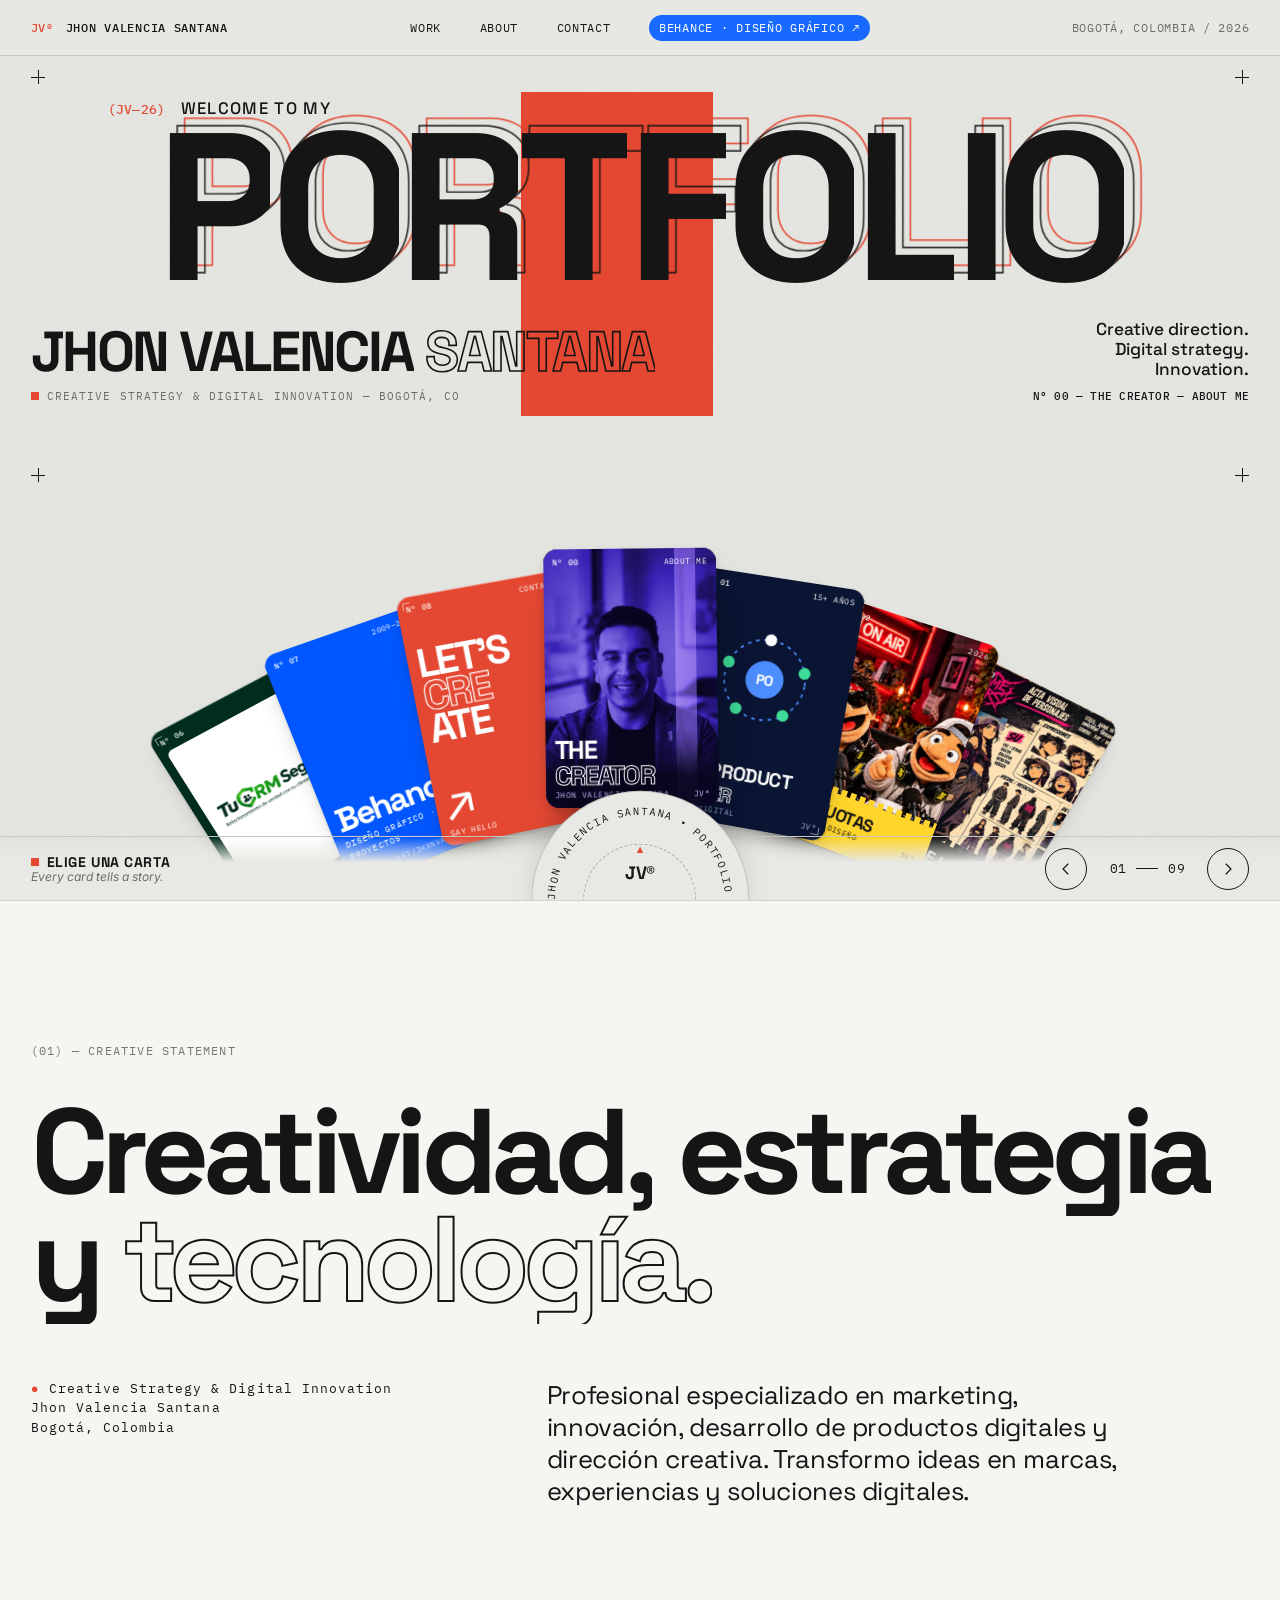
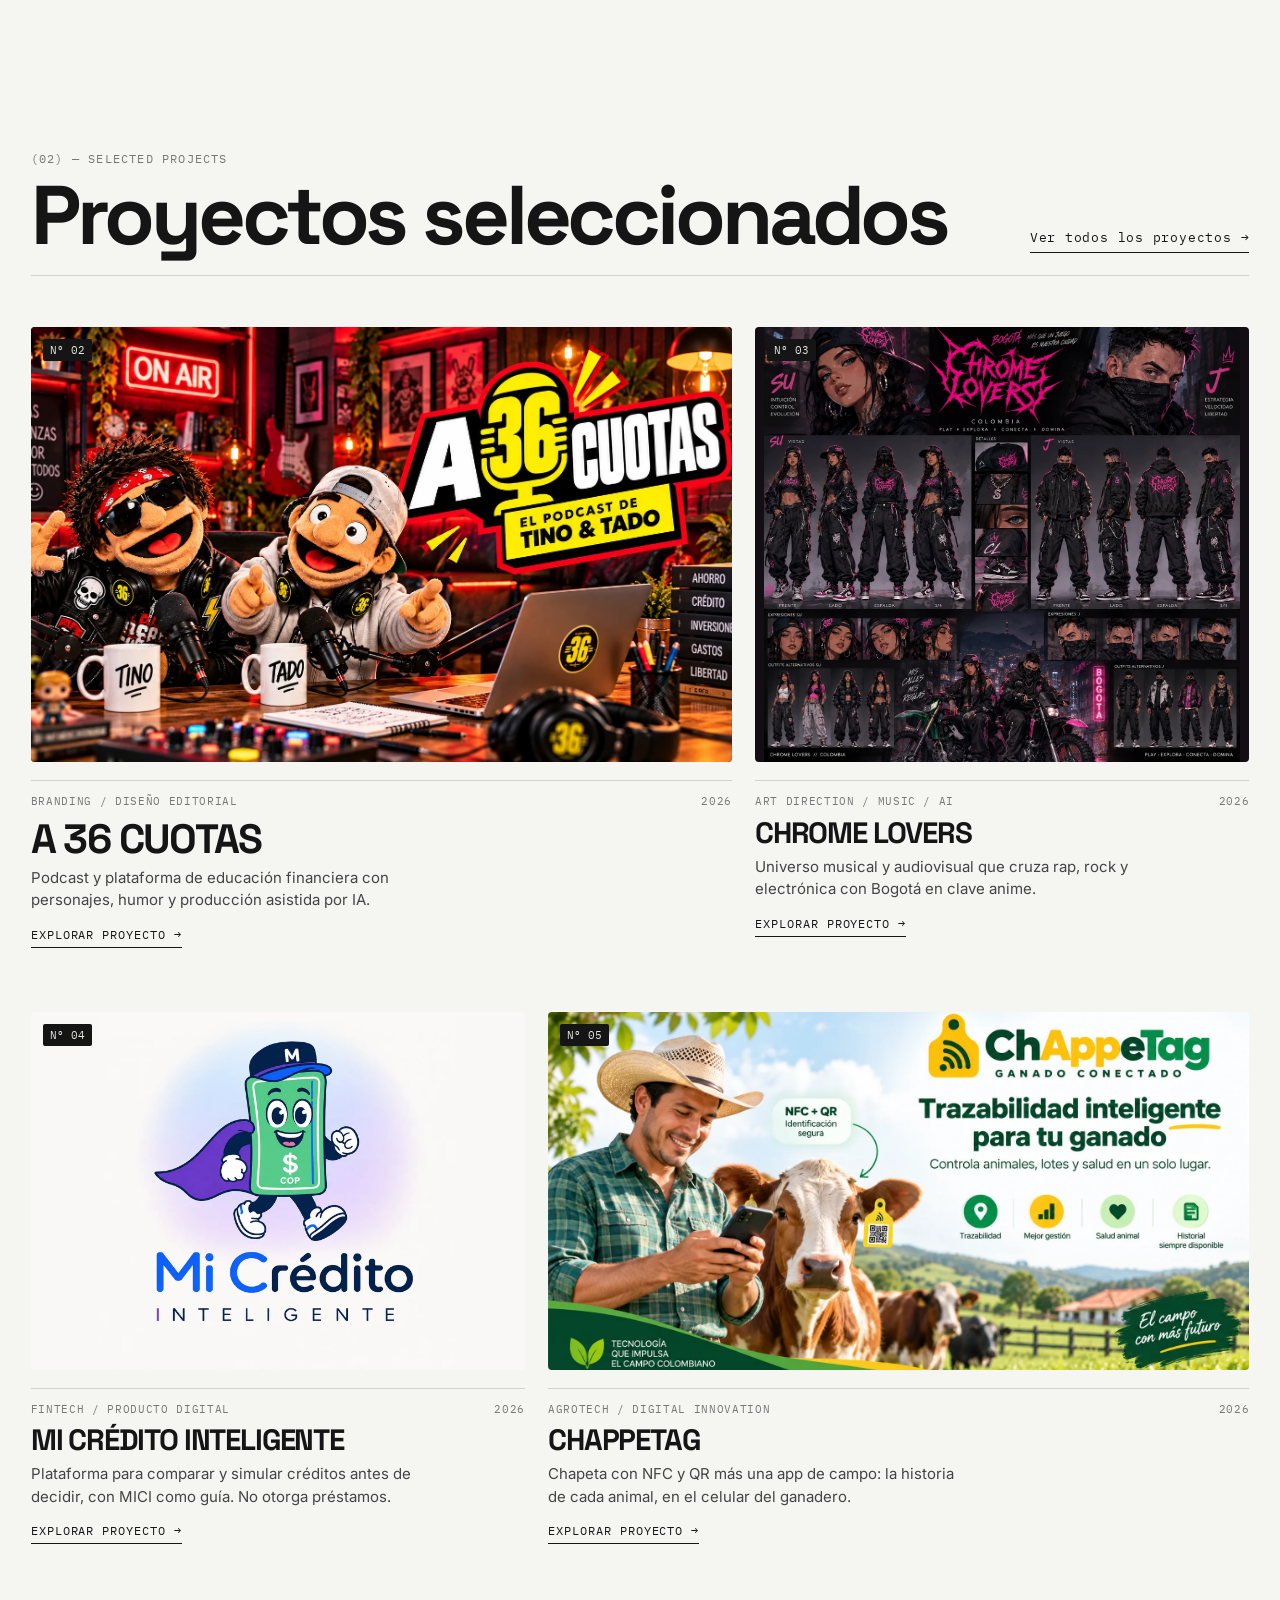
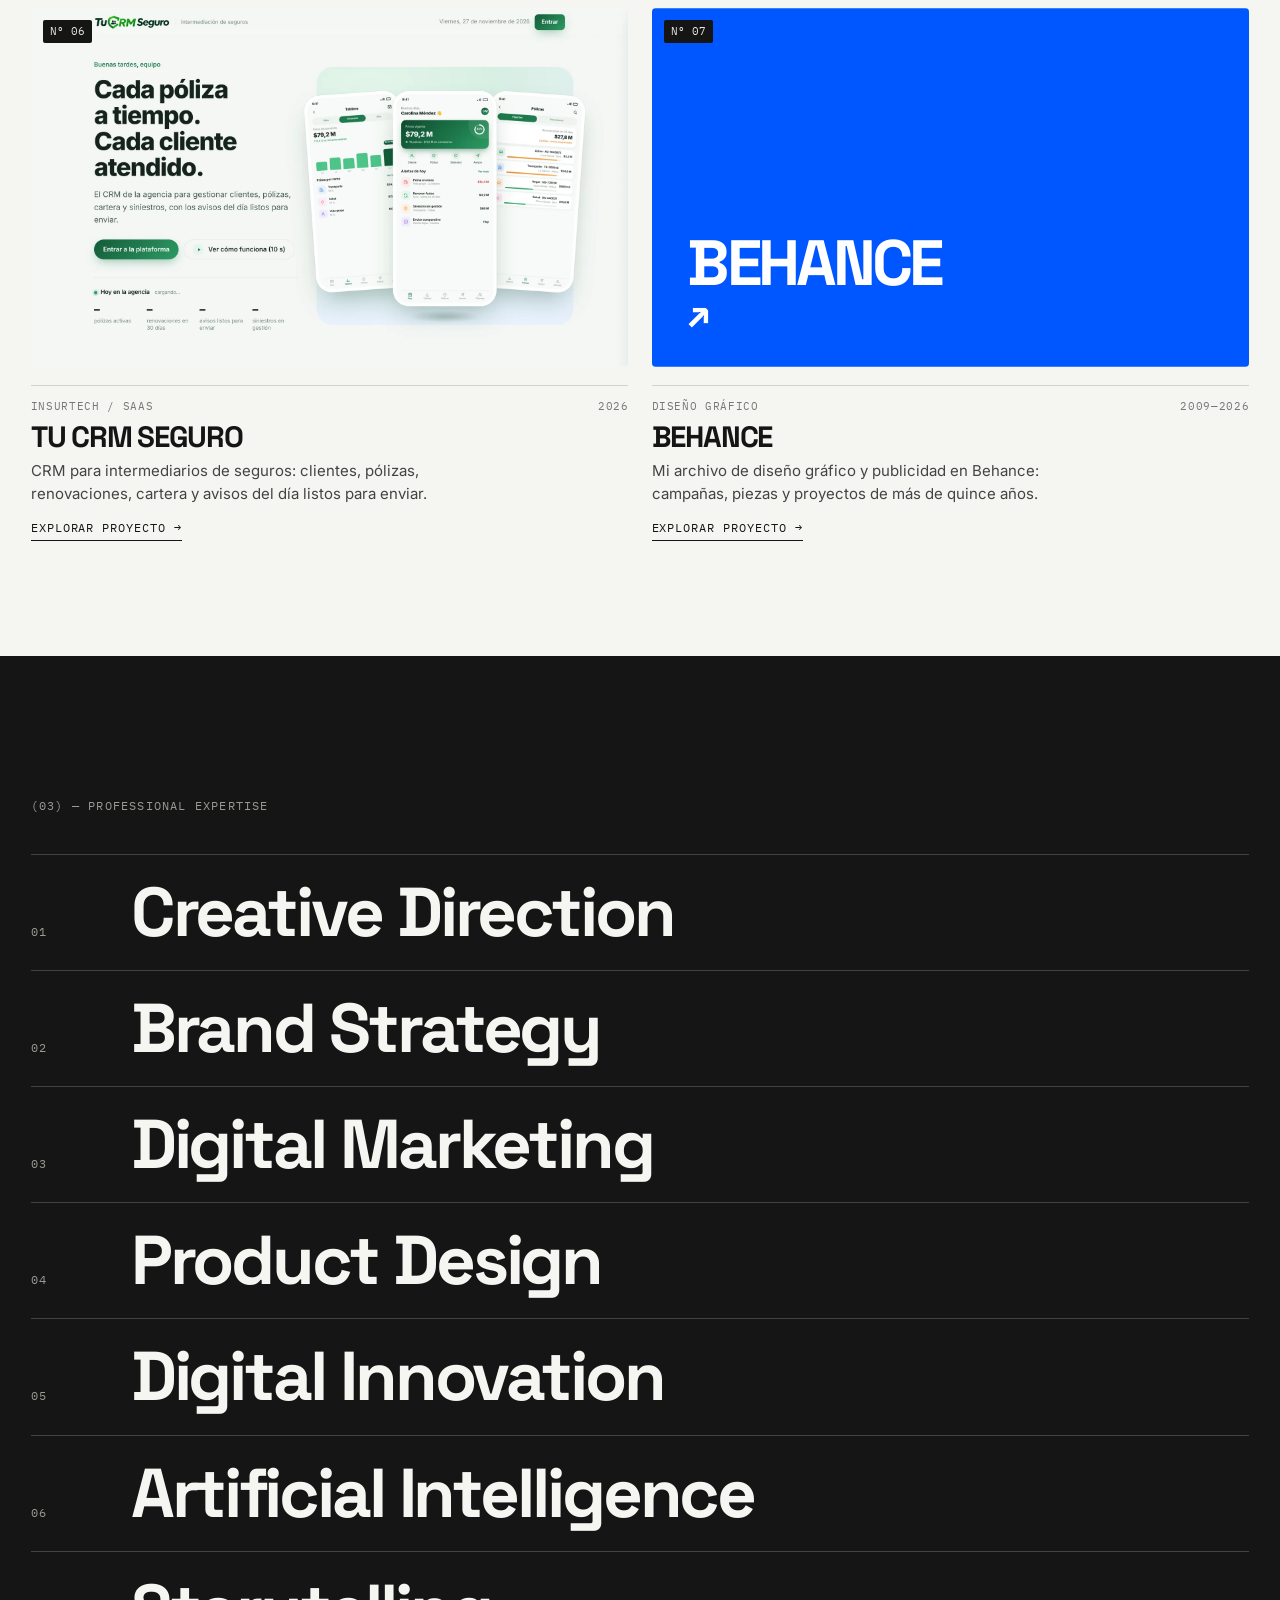
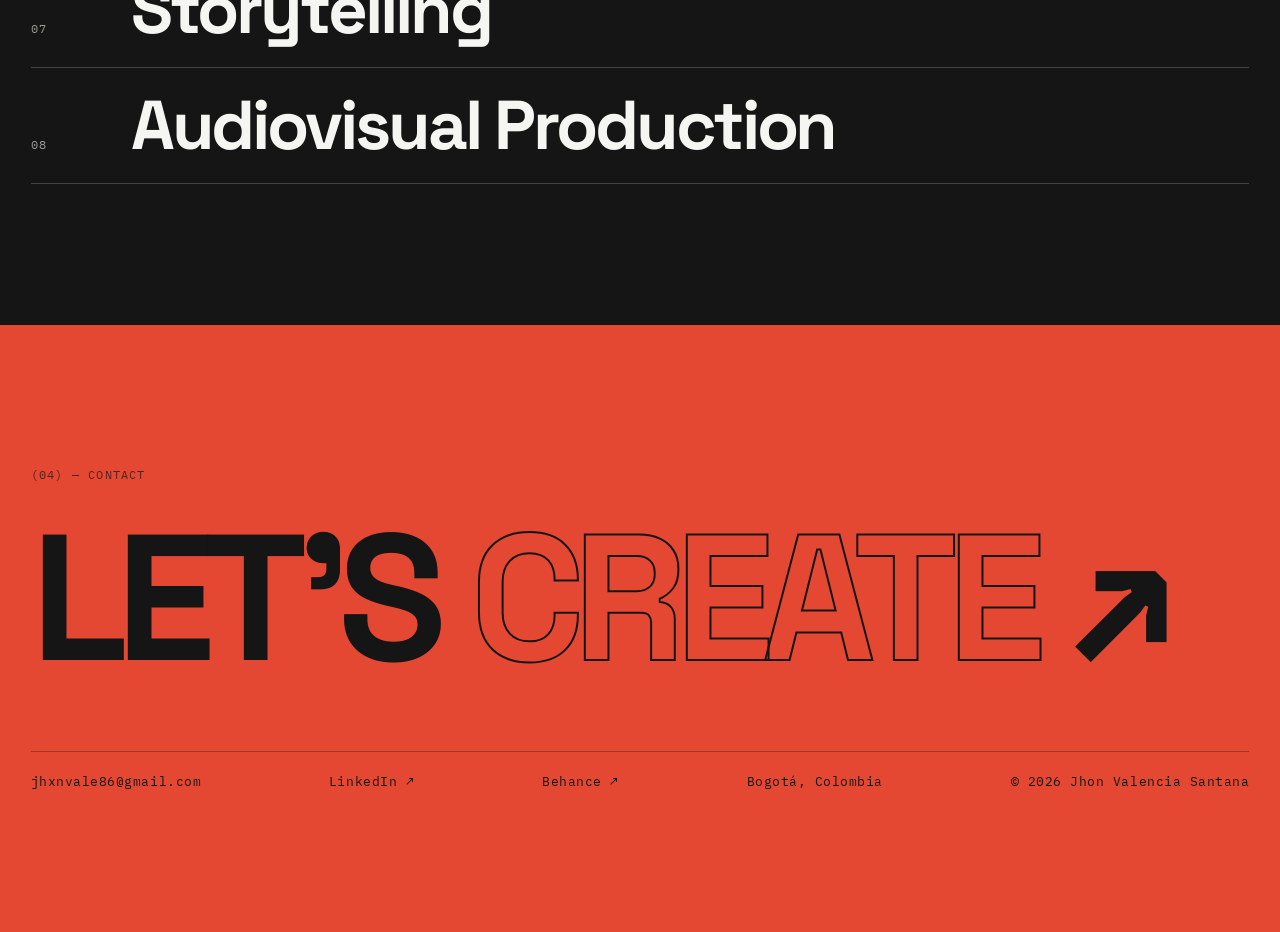
==== commit 533468c6: "Product Owner: sección de priorización con 6 métodos y diagramas animados Co-Authored-By: Claude Opu" ====
--- a/index.html
+++ b/index.html
@@ -32,7 +32,7 @@
   <link rel="preconnect" href="https://fonts.googleapis.com" />
   <link rel="preconnect" href="https://fonts.gstatic.com" crossorigin />
   <link href="https://fonts.googleapis.com/css2?family=Space+Grotesk:wght@400;500;700&family=Inter:wght@400;500;600&family=IBM+Plex+Mono:wght@400;500&display=swap" rel="stylesheet" />
-  <link rel="stylesheet" href="assets/css/styles.css?v=20261127y" />
+  <link rel="stylesheet" href="assets/css/styles.css?v=20261127z" />
 </head>
 <body class="is-intro">
   <a class="skip" href="#work">Saltar a los proyectos</a>
@@ -188,7 +188,7 @@
 
   <noscript><p style="padding:2rem;font-family:sans-serif">Este portafolio necesita JavaScript. Mientras tanto: <a href="https://www.behance.net/jhxnvale">Behance</a> · <a href="mailto:jhxnvale86@gmail.com">jhxnvale86@gmail.com</a></p></noscript>
 
-  <script src="assets/js/data.js?v=20261127y"></script>
-  <script src="assets/js/app.js?v=20261127y"></script>
+  <script src="assets/js/data.js?v=20261127z"></script>
+  <script src="assets/js/app.js?v=20261127z"></script>
 </body>
 </html>
--- a/assets/css/styles.css
+++ b/assets/css/styles.css
@@ -1370,3 +1370,106 @@
 
 .po-kpi strong { font-size: clamp(38px, 3.6vw, 66px); }
 @media (min-width: 901px) { .po-funnel { padding-right: 280px; } }
+
+/* ---------- PO · priorización ---------- */
+.po-pri { margin-top: clamp(30px, 4vw, 56px); }
+.po-pri__nav { display: grid; grid-template-columns: repeat(6, minmax(0, 1fr)); gap: 8px; }
+.po-pri__tab { position: relative; overflow: hidden; text-align: left; display: flex; flex-direction: column; gap: 4px; padding: 14px 14px 16px; border-radius: 12px;
+  background: rgba(255,255,255,.04); border: 1px solid rgba(255,255,255,.1); color: #fff; cursor: pointer; font: inherit; transition: background .3s, border-color .3s; }
+.po-pri__tab:hover { background: rgba(255,255,255,.08); }
+.po-pri__tab .mono { font-size: 11px; color: var(--po-ink2); letter-spacing: .08em; }
+.po-pri__tab strong { font-family: var(--f-display); font-size: clamp(16px, 1.4vw, 22px); letter-spacing: -.02em; line-height: 1.05; }
+.po-pri__tab small { font-size: 12px; color: var(--po-ink2); line-height: 1.3; }
+.po-pri__tab.is-on { background: var(--po-blue); border-color: var(--po-blue); }
+.po-pri__tab.is-on .mono, .po-pri__tab.is-on small { color: #E6EEFF; }
+.po-pri__prog { position: absolute; left: 0; bottom: 0; height: 3px; width: 100%; background: var(--po-mint); transform: scaleX(0); transform-origin: left; }
+.po-pri__tab.is-run .po-pri__prog { animation: priProg 7s linear forwards; }
+@keyframes priProg { to { transform: scaleX(1); } }
+.po-pri__stage { position: relative; display: grid; margin-top: 14px; border-radius: 18px; background: #0A1433; border: 1px solid rgba(255,255,255,.1); }
+.po-pri__panel { grid-area: 1 / 1; display: grid; grid-template-columns: minmax(0, 1.35fr) minmax(0, 1fr); gap: clamp(22px, 4vw, 60px); align-items: center;
+  padding: clamp(20px, 3.4vw, 48px); opacity: 0; visibility: hidden; transform: translateY(12px); transition: opacity .45s, transform .45s var(--ease-out), visibility 0s .45s; }
+.po-pri__panel.is-on { opacity: 1; visibility: visible; transform: none; transition: opacity .5s .1s, transform .6s .1s var(--ease-out), visibility 0s; }
+.po-pri__txt h4 { font-family: var(--f-display); font-size: clamp(30px, 3.2vw, 52px); letter-spacing: -.04em; line-height: .95; margin: 6px 0 14px; color: #fff; }
+.po-pri__txt p { color: #DCE6FF; font-size: 15px; line-height: 1.55; margin: 0 0 14px; }
+.po-pri__kick { font-size: 11px; letter-spacing: .1em; color: var(--po-mint) !important; }
+.po-pri__when { border-top: 1px solid rgba(255,255,255,.14); padding-top: 14px; }
+.po-pri__when b { display: block; font-size: 11px; letter-spacing: .1em; color: var(--po-mint); margin-bottom: 6px; font-weight: 400; }
+.po-pri .note { margin-top: 14px; }
+
+/* fórmulas y barras */
+.pr-formula { display: flex; flex-wrap: wrap; align-items: center; gap: 6px; margin-bottom: 20px; font-family: var(--f-mono); font-size: 12px; color: #DCE6FF; }
+.pr-formula span { padding: 6px 10px; border-radius: 999px; border: 1px solid rgba(76,141,255,.5); }
+.pr-formula b { color: var(--po-mint); font-weight: 400; }
+.pr-formula em { font-style: normal; color: var(--po-mint); }
+.pr-bar { position: relative; display: flex; justify-content: space-between; align-items: center; height: 46px; padding: 0 14px; margin-bottom: 8px; border-radius: 8px; background: rgba(255,255,255,.04); overflow: hidden; }
+.pr-bar i { position: absolute; inset: 0 auto 0 0; width: var(--w); background: linear-gradient(90deg, rgba(76,141,255,.55), rgba(61,220,151,.6)); transform: scaleX(0); transform-origin: left; }
+.is-on .pr-bar i { transform: scaleX(1); transition: transform 1s var(--d) var(--ease-out); }
+.pr-bar span { position: relative; z-index: 1; color: #fff; font-size: 14px; }
+.pr-bar__v { font-family: var(--f-display); font-weight: 700; font-size: 20px !important; opacity: 0; }
+.is-on .pr-bar__v { opacity: 1; transition: opacity .4s calc(var(--d) + .6s); }
+
+.pr-wrow { display: grid; grid-template-columns: 130px minmax(0, 1fr) 44px 48px; align-items: center; gap: 10px; margin-bottom: 12px; opacity: 0; transform: translateX(-10px); }
+.is-on .pr-wrow { opacity: 1; transform: none; transition: opacity .4s var(--d), transform .5s var(--d) var(--ease-out); }
+.pr-wrow__t { color: #fff; font-size: 13px; line-height: 1.2; }
+.pr-wrow__stack { display: flex; height: 30px; border-radius: 6px; overflow: hidden; background: rgba(255,255,255,.04); }
+.pr-wrow__stack i { width: var(--w); transform: scaleX(0); transform-origin: left; }
+.is-on .pr-wrow__stack i { transform: scaleX(1); transition: transform .6s calc(var(--d) + var(--dd)) var(--ease-out); }
+.pr-wrow__stack .s0, .pr-legend .s0::before { background: var(--po-blue); }
+.pr-wrow__stack .s1, .pr-legend .s1::before { background: var(--po-mint); }
+.pr-wrow__stack .s2, .pr-legend .s2::before { background: #9B8CFF; }
+.pr-wrow__div { font-size: 12px; color: var(--po-ink2); }
+.pr-wrow__r { font-family: var(--f-display); font-size: 22px; color: var(--po-mint); text-align: right; }
+.pr-legend { display: flex; gap: 16px; font-size: 11px; color: var(--po-ink2); margin-top: 6px; }
+.pr-legend span::before { content: ""; display: inline-block; width: 10px; height: 10px; border-radius: 2px; margin-right: 6px; vertical-align: -1px; }
+
+/* MoSCoW */
+.pr-msc { display: grid; grid-template-columns: repeat(4, minmax(0, 1fr)); gap: 8px; min-height: 260px; }
+.pr-msc__col { display: flex; flex-direction: column; gap: 6px; padding: 12px 10px; border-radius: 12px; background: rgba(255,255,255,.04); border-top: 3px solid; }
+.pr-msc__col strong { font-family: var(--f-display); font-size: 18px; color: #fff; margin-bottom: 6px; }
+.pr-msc__col span { font-size: 12px; line-height: 1.25; padding: 8px; border-radius: 8px; color: #fff; opacity: 0; transform: translateY(-14px); }
+.is-on .pr-msc__col span { opacity: 1; transform: none; transition: opacity .4s var(--d), transform .5s var(--d) cubic-bezier(.3,1.6,.5,1); }
+.pr-m { border-color: var(--po-mint); } .pr-m span { background: rgba(61,220,151,.22); }
+.pr-s { border-color: var(--po-blue); } .pr-s span { background: rgba(76,141,255,.22); }
+.pr-c { border-color: #9B8CFF; } .pr-c span { background: rgba(155,140,255,.2); }
+.pr-w { border-color: #6F7EA3; } .pr-w span { background: rgba(255,255,255,.06); color: var(--po-ink2); text-decoration: line-through; }
+
+/* charts (Kano, CoD) */
+.pr-chart svg { width: 100%; height: auto; overflow: visible; }
+.pr-ax { stroke: rgba(255,255,255,.25); stroke-width: 1.5; }
+.pr-axt { fill: var(--po-ink2); font-family: var(--f-mono); font-size: 11px; }
+.pr-axt--m { fill: #FFB86B; }
+.pr-dl { stroke: #FFB86B; stroke-width: 1.5; stroke-dasharray: 4 5; }
+.pr-ln { fill: none; stroke-width: 4; stroke-linecap: round; stroke-linejoin: round; stroke-dasharray: 1; stroke-dashoffset: 1; }
+.is-on .pr-ln { stroke-dashoffset: 0; transition: stroke-dashoffset 1.4s var(--ease-io); }
+.is-on .pr-ln--b { transition-delay: .35s; } .is-on .pr-ln--c { transition-delay: .7s; }
+.pr-ln--a, .pr-keys .c-a, circle.c-a { stroke: #9B8CFF; background: #9B8CFF; fill: #9B8CFF; }
+.pr-ln--b, .pr-keys .c-b, circle.c-b { stroke: var(--po-blue); background: var(--po-blue); fill: var(--po-blue); }
+.pr-ln--c, .pr-keys .c-c, circle.c-c { stroke: var(--po-mint); background: var(--po-mint); fill: var(--po-mint); }
+.pr-ln { fill: none !important; }
+.pr-lab { opacity: 0; } .is-on .pr-lab { opacity: 1; transition: opacity .5s 1.6s; }
+.pr-lab text { fill: #fff; font-family: var(--f-mono); font-size: 12px; }
+.pr-keys { list-style: none; padding: 0; margin: 16px 0 0; display: grid; gap: 6px; }
+.pr-keys li { font-size: 13px; color: #DCE6FF; display: flex; gap: 8px; align-items: baseline; }
+.pr-keys li i { flex: none; width: 10px; height: 10px; border-radius: 50%; }
+.pr-keys b { color: #fff; font-weight: 600; }
+
+/* matriz dentro de las pestañas */
+.po-pri__panel.is-on .po-mx__dot { left: calc(26px + (100% - 42px) * var(--px)); top: calc((100% - 42px) * var(--py)); opacity: 1; }
+
+@media (max-width: 900px) {
+  .po-pri__nav { display: flex; overflow-x: auto; scroll-snap-type: x mandatory; margin: 0 calc(var(--pad, 20px) * -1); padding: 0 var(--pad, 20px) 4px; scrollbar-width: none; }
+  .po-pri__nav::-webkit-scrollbar { display: none; }
+  .po-pri__tab { flex: 0 0 auto; min-width: 140px; scroll-snap-align: center; }
+  .po-pri__panel { grid-template-columns: 1fr; align-items: start; }
+  .pr-wrow { grid-template-columns: 92px minmax(0, 1fr) 36px 40px; gap: 6px; }
+  .pr-msc { grid-template-columns: repeat(2, minmax(0, 1fr)); min-height: 0; }
+}
+@media (prefers-reduced-motion: reduce) {
+  .po-pri__tab.is-run .po-pri__prog { animation: none; }
+}
+.pr-chart svg { max-height: 280px; display: block; margin: 0 auto; }
+.po-pri__panel { align-items: center; }
+.po-pri .po-mx { max-width: 440px; width: 100%; margin: 0 auto; }
+.pr-keys li { display: block; }
+.pr-keys li i { display: inline-block; margin-right: 8px; vertical-align: 0; }
+.po-pri__tab small { white-space: nowrap; }
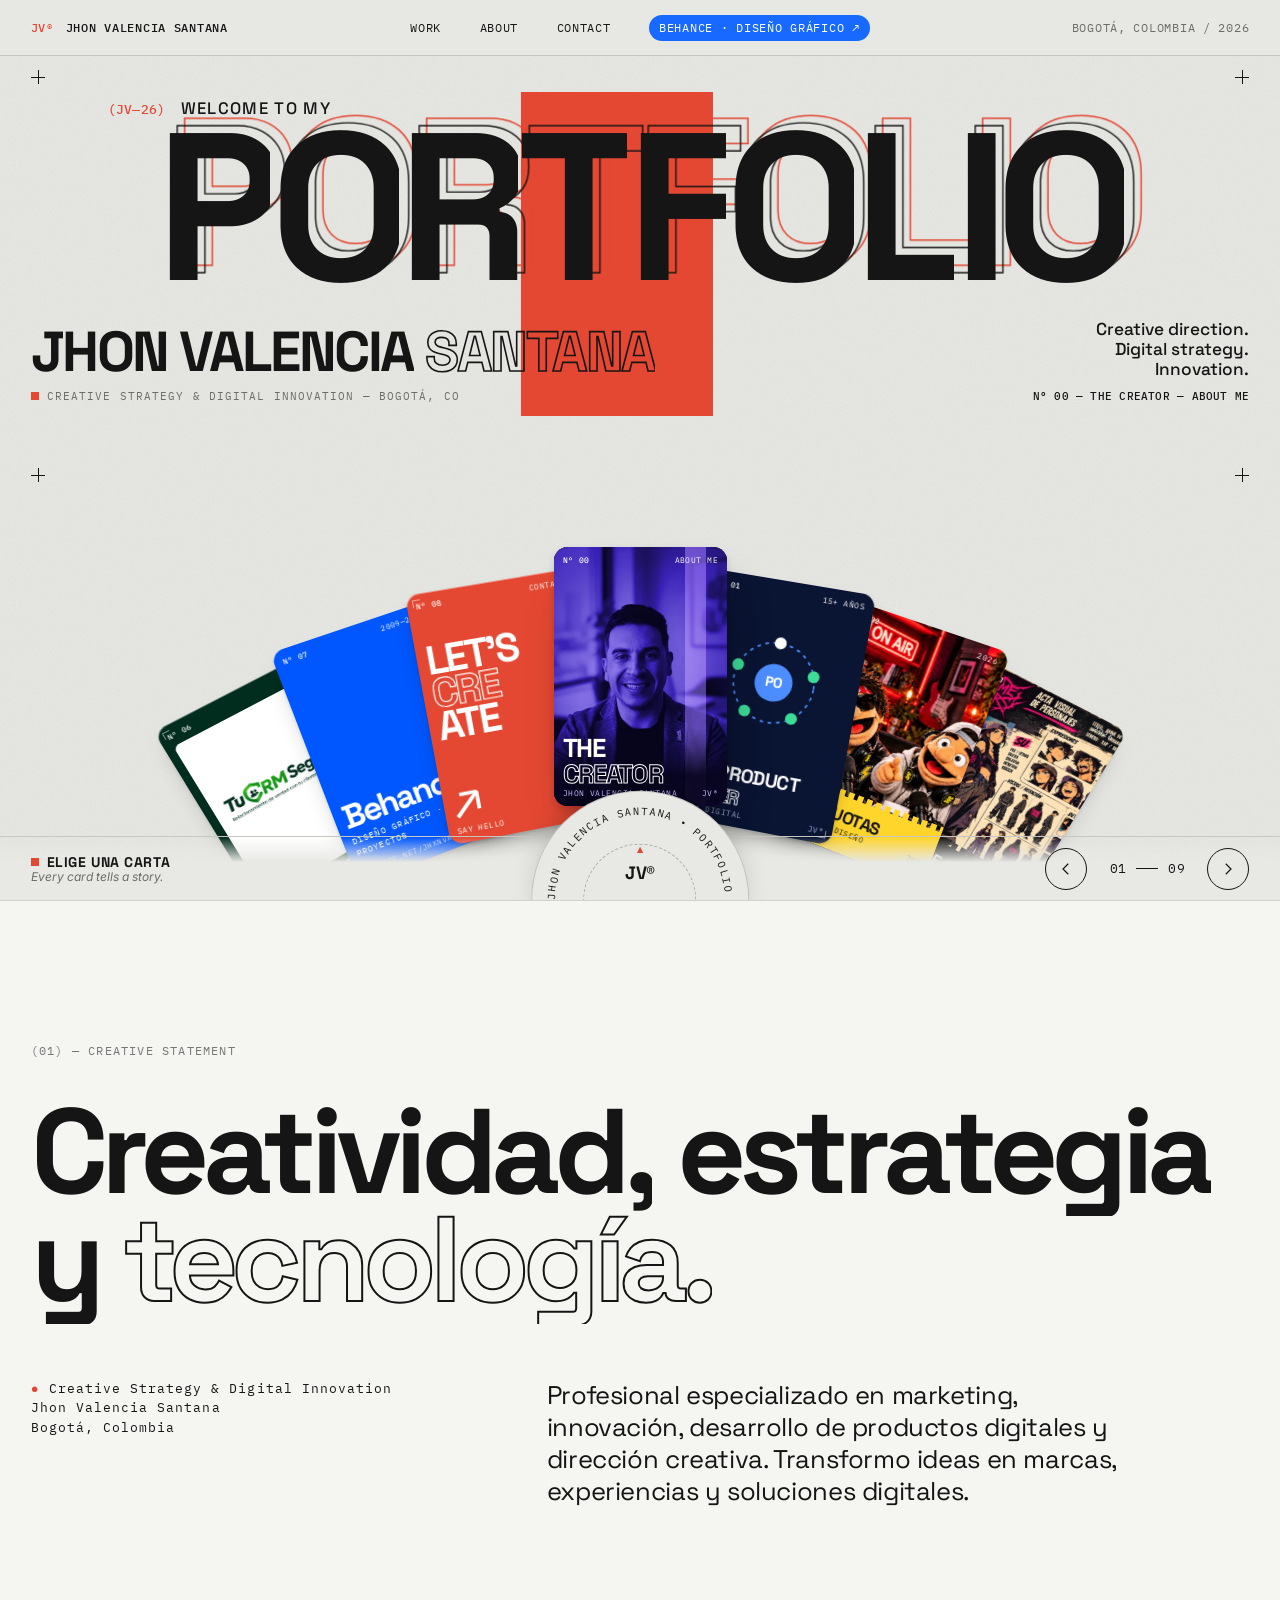
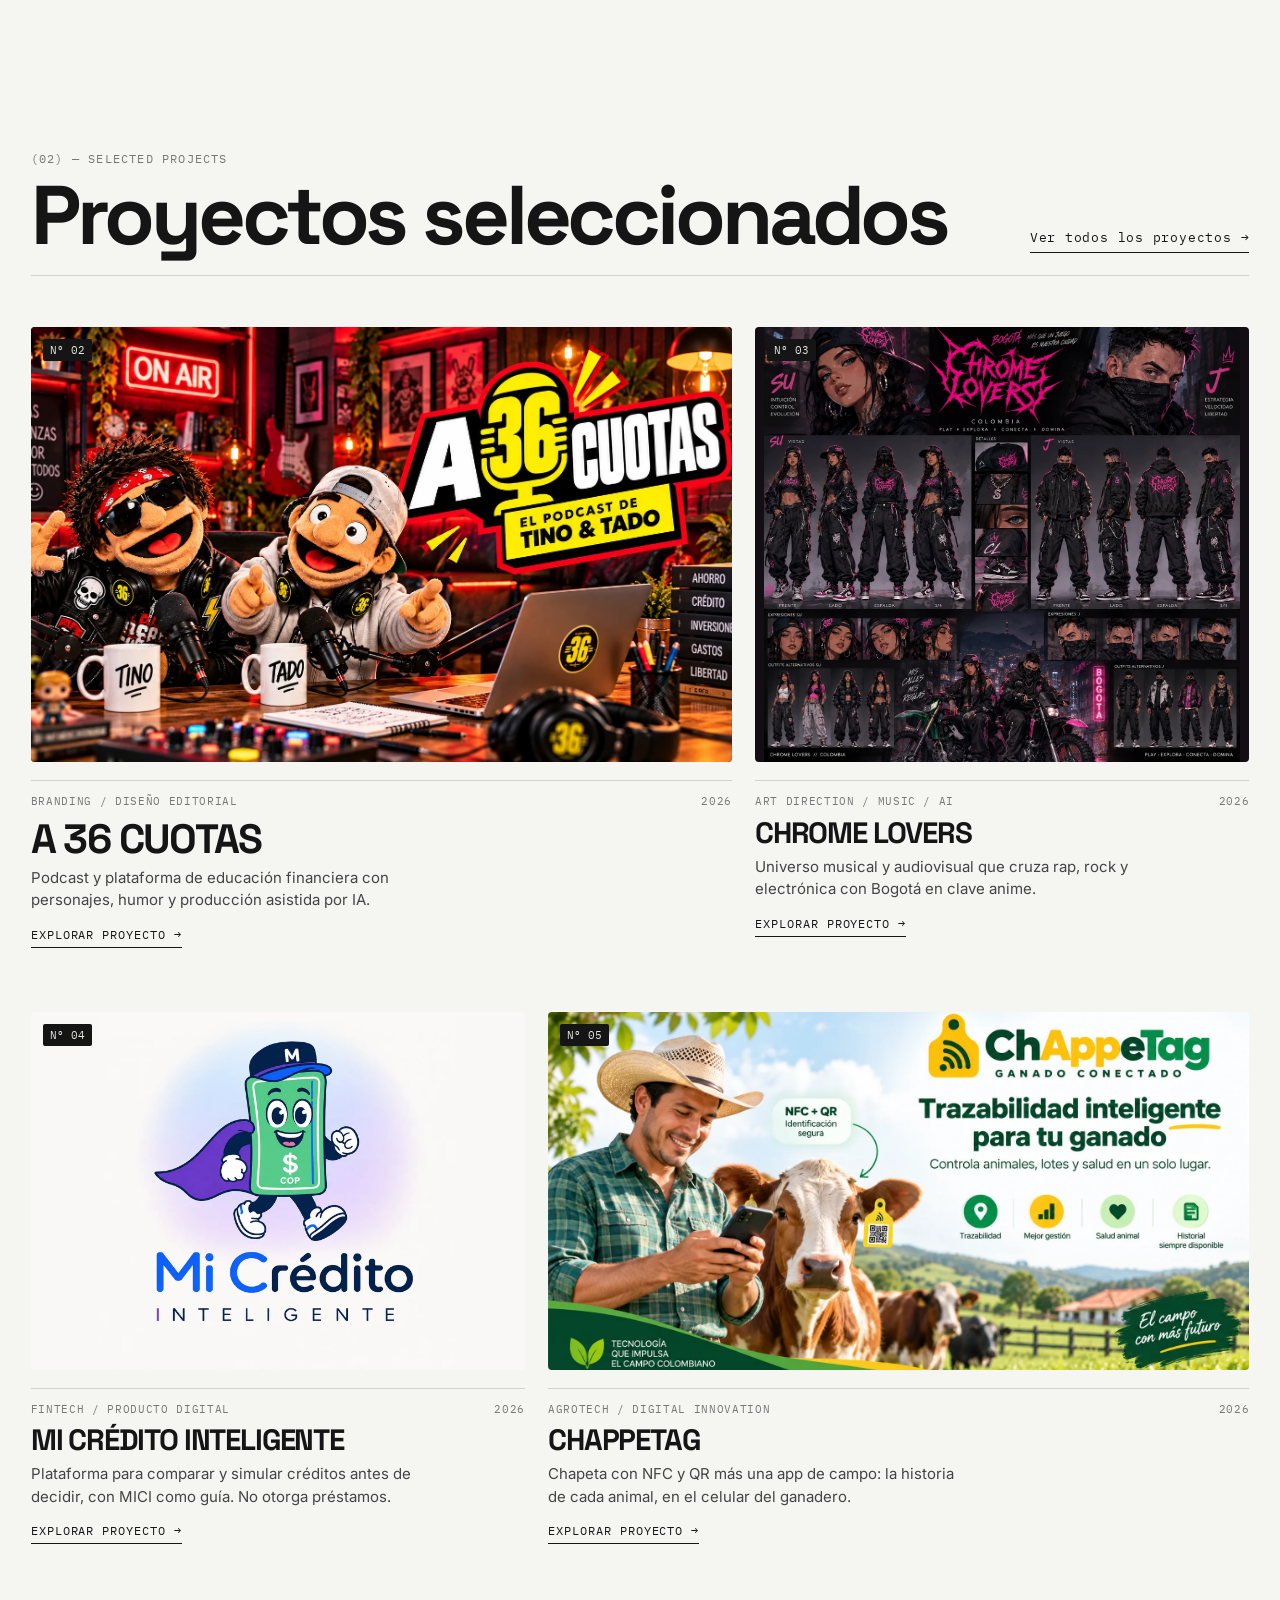
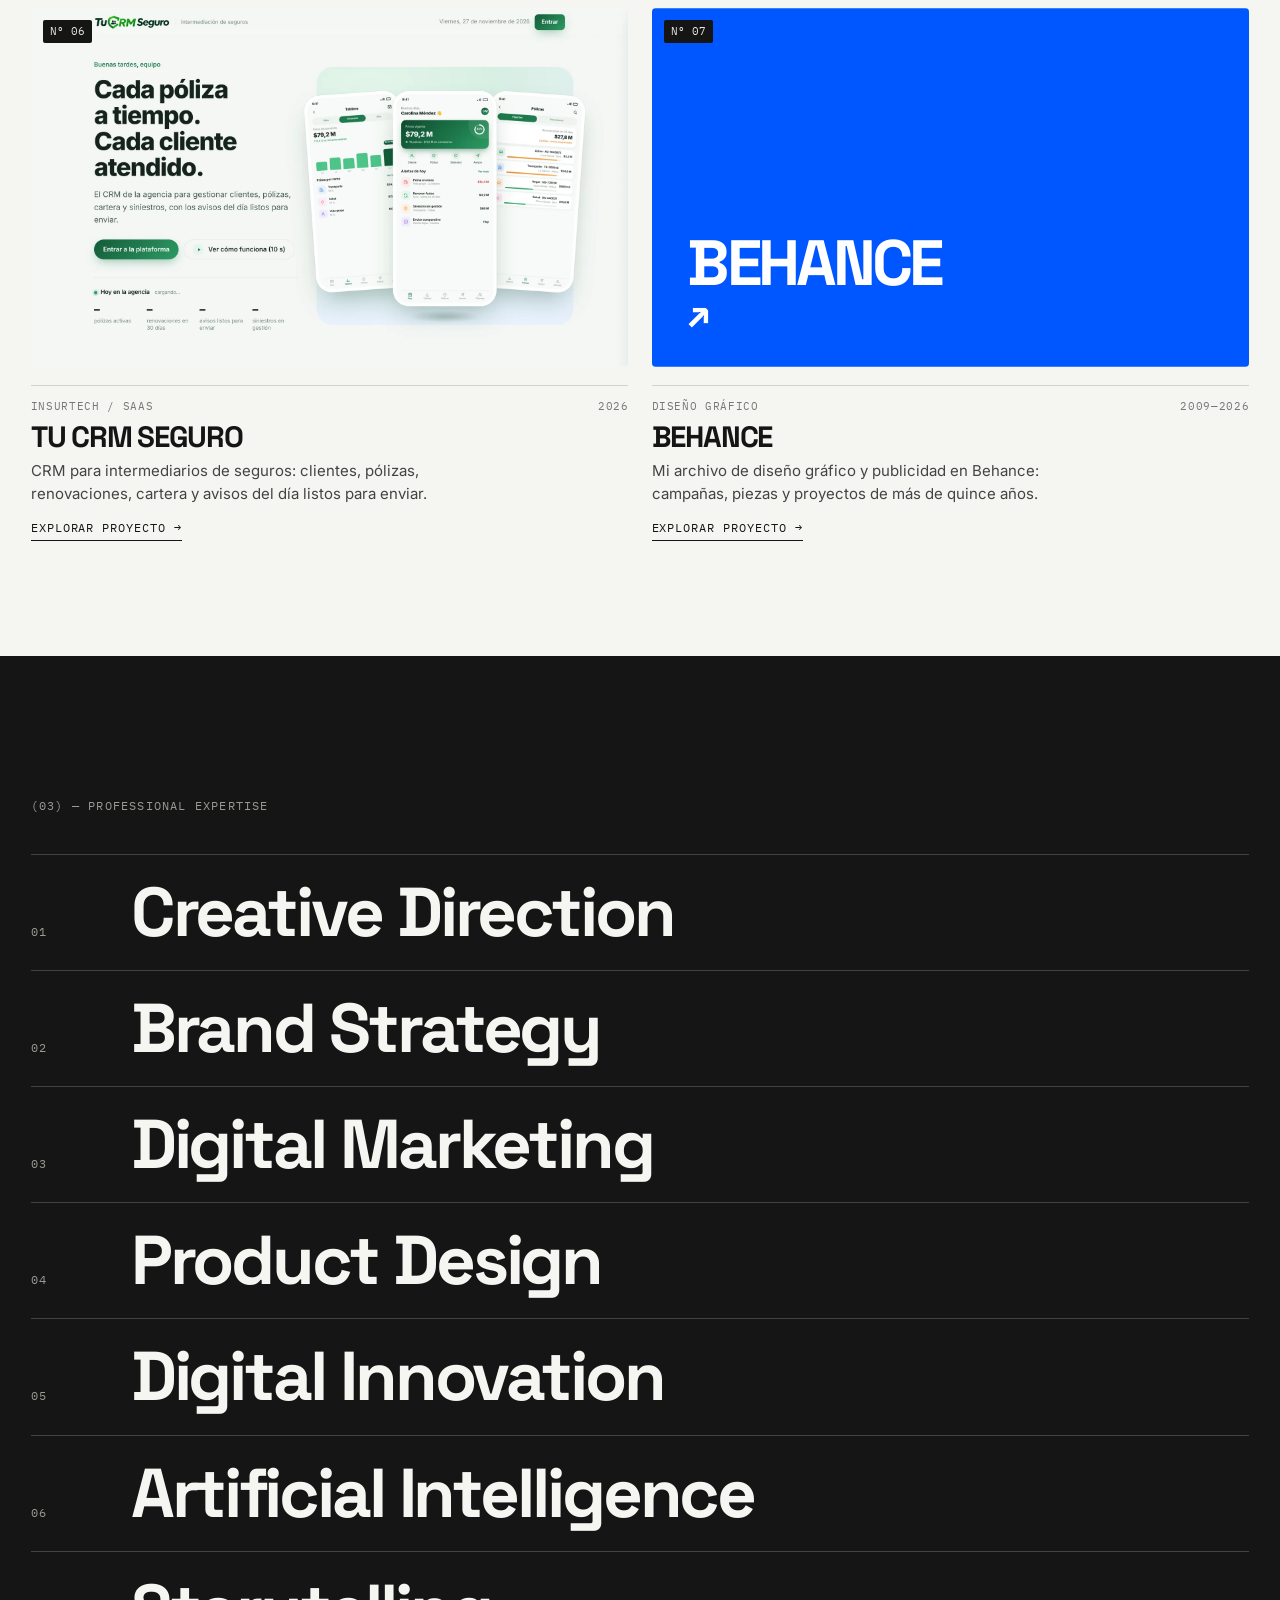
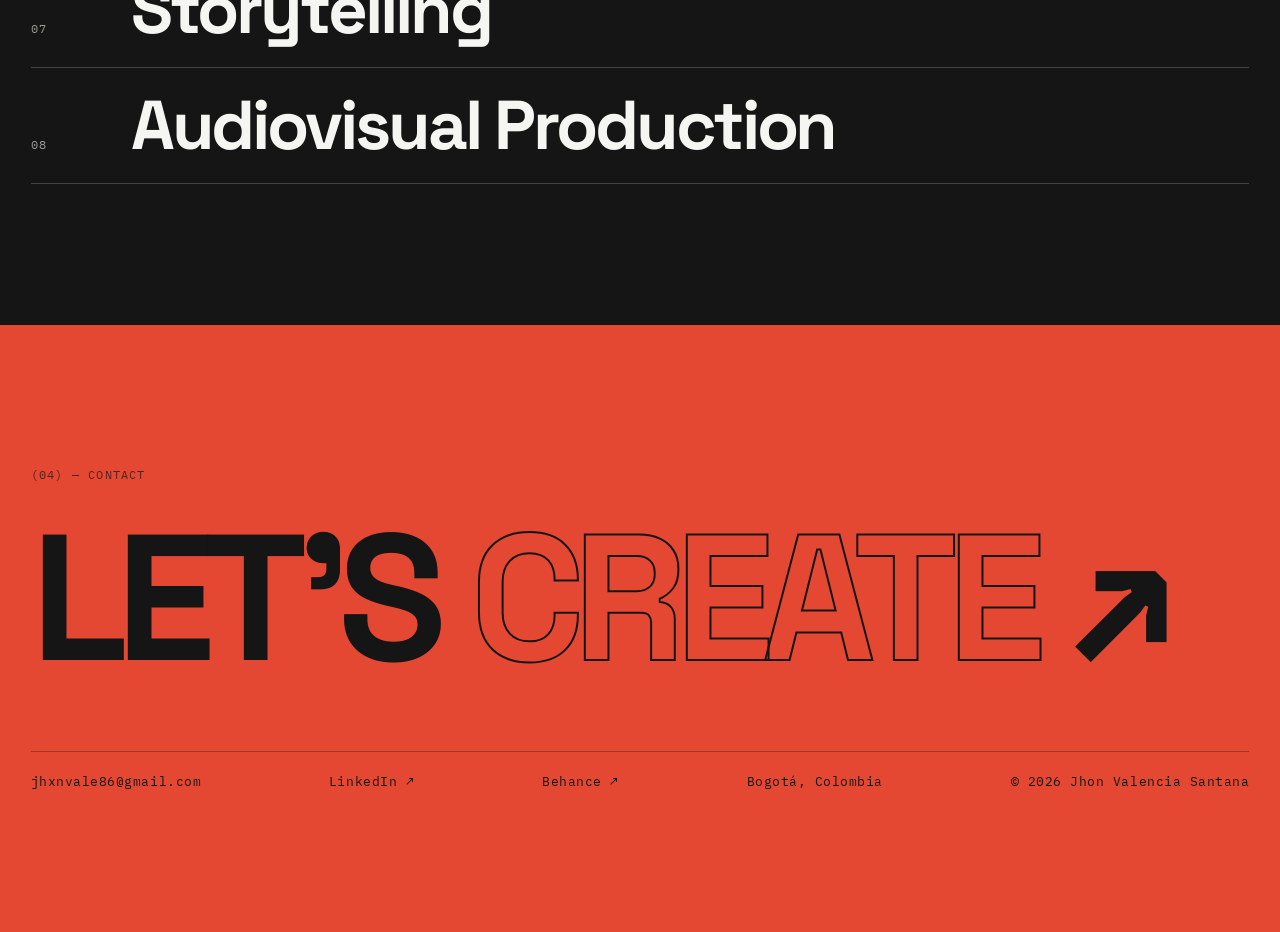
==== commit 680da871: "Analítica sin cookies con GoatCounter (cuenta rutas #/p/...) Co-Authored-By: Claude Opus 5.5 <norepl" ====
--- a/index.html
+++ b/index.html
@@ -190,5 +190,24 @@
 
   <script src="assets/js/data.js?v=20261127z"></script>
   <script src="assets/js/app.js?v=20261127z"></script>
+  <!-- Analítica: GoatCounter (sin cookies). Cuenta cada vista, incluidas las rutas #/p/... -->
+  <script>
+    window.goatcounter = { no_onload: true };
+    (function () {
+      var last = "";
+      function hit(n) {
+        n = n || 0;
+        if (!window.goatcounter || !window.goatcounter.count) { if (n < 20) setTimeout(function () { hit(n + 1); }, 500); return; }
+        var h = location.hash.replace(/^#\/?/, "");
+        var path = h ? "/" + h : "/";
+        if (path === last) return; last = path;
+        var t = document.title;
+        window.goatcounter.count({ path: path, title: t });
+      }
+      window.addEventListener("hashchange", function () { setTimeout(hit, 300); });
+      window.addEventListener("load", function () { setTimeout(hit, 300); });
+    })();
+  </script>
+  <script data-goatcounter="https://jhonvalencia.goatcounter.com/count" async src="//gc.zgo.at/count.js"></script>
 </body>
 </html>
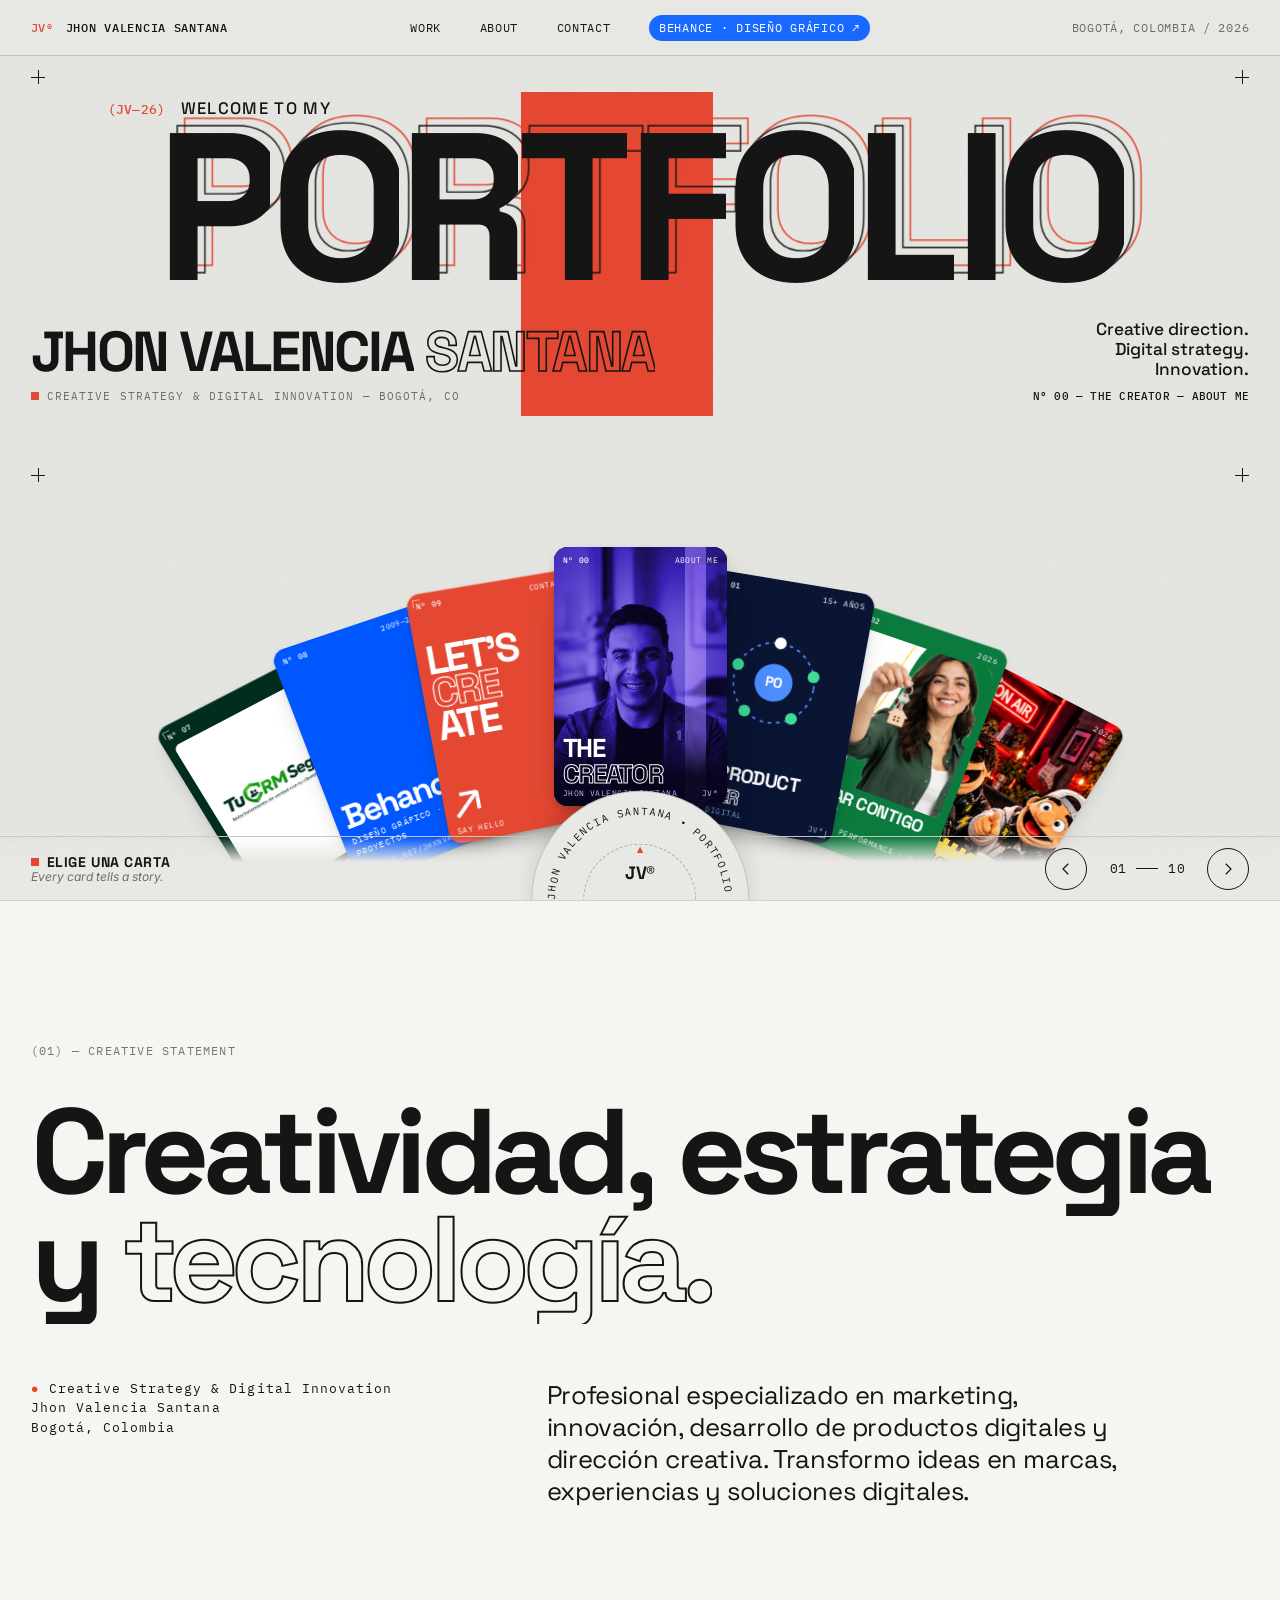
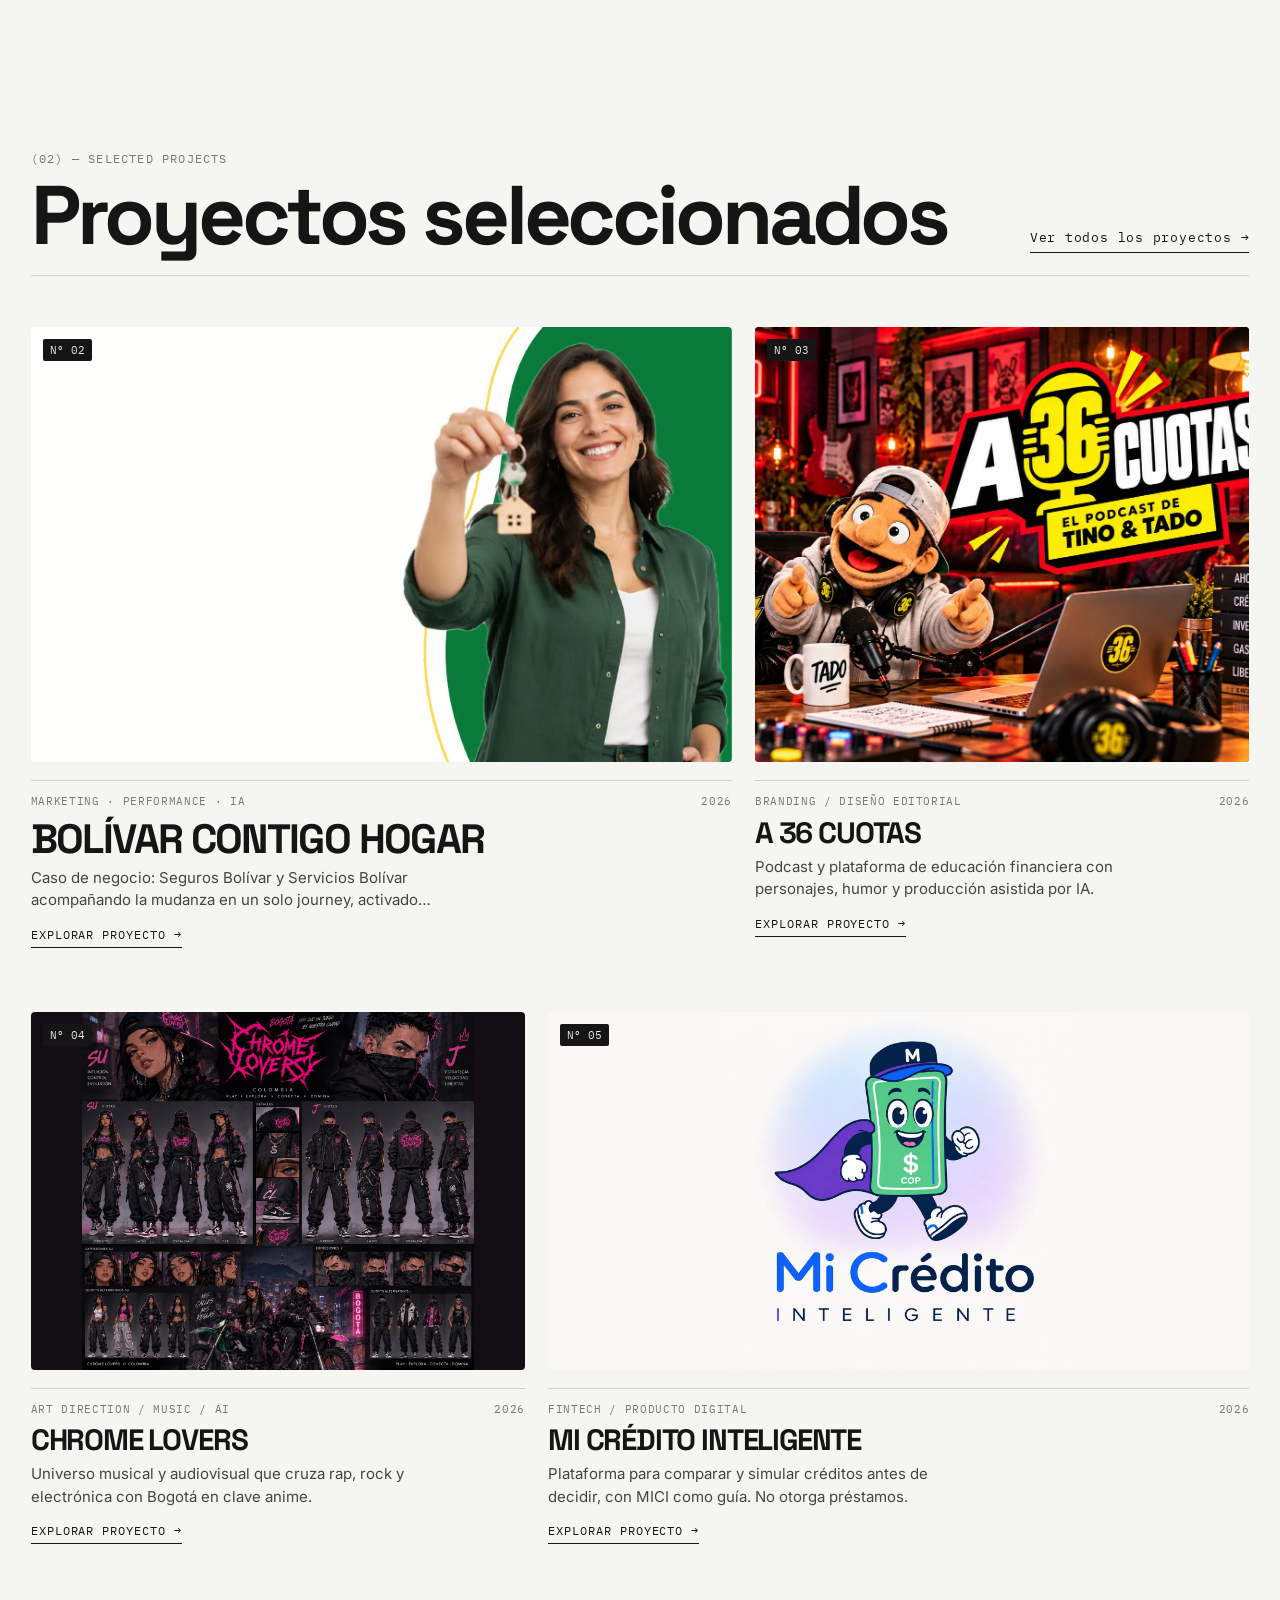
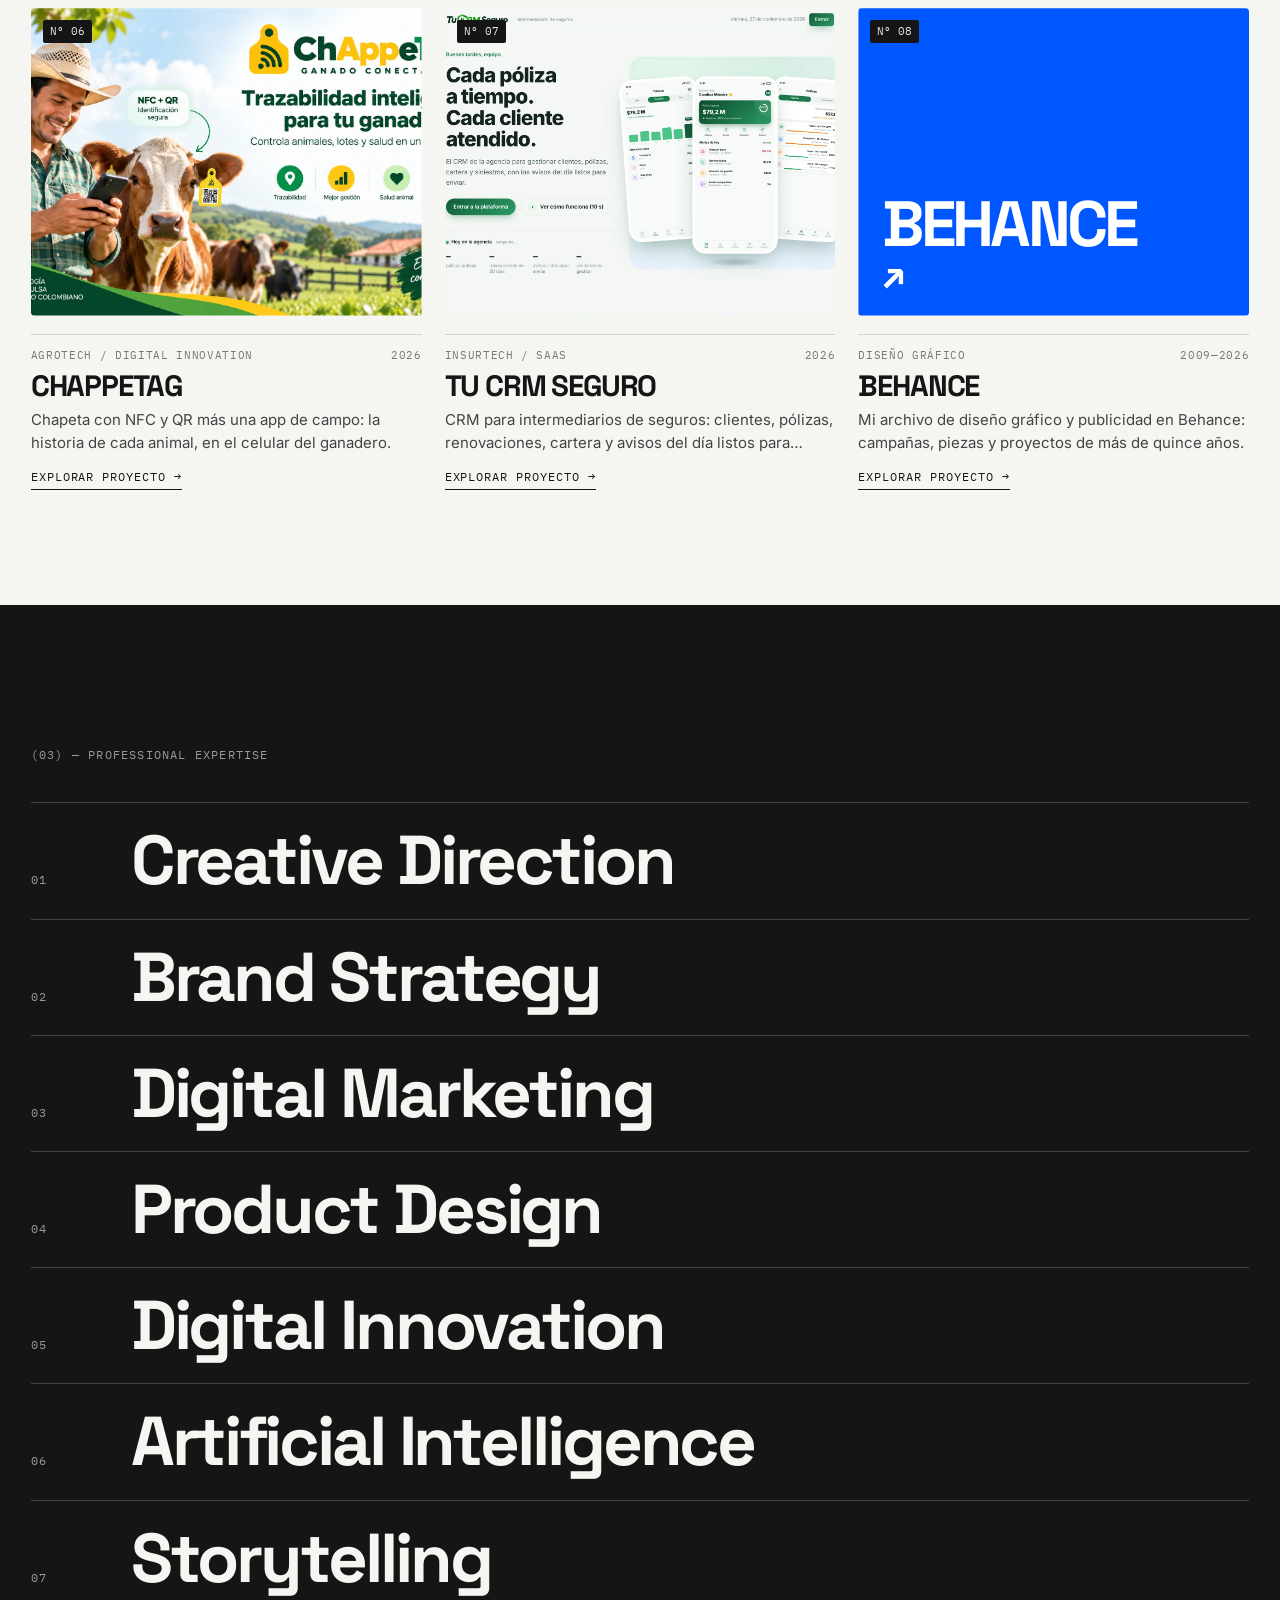
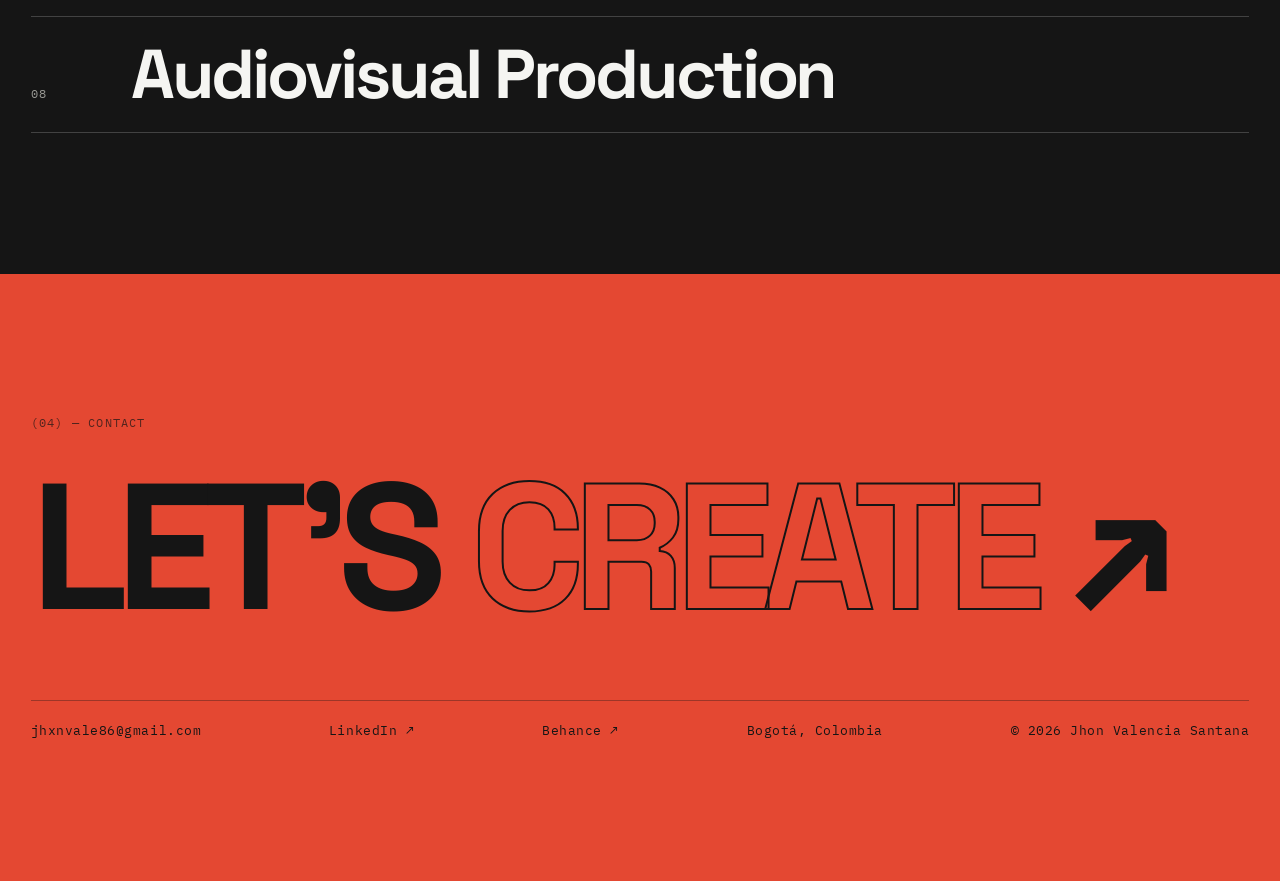
==== commit 747335ad: "Bolívar Contigo Hogar: carta 02 con caso de marketing, performance e IA Comercial, landing prototipo" ====
--- a/index.html
+++ b/index.html
@@ -32,7 +32,7 @@
   <link rel="preconnect" href="https://fonts.googleapis.com" />
   <link rel="preconnect" href="https://fonts.gstatic.com" crossorigin />
   <link href="https://fonts.googleapis.com/css2?family=Space+Grotesk:wght@400;500;700&family=Inter:wght@400;500;600&family=IBM+Plex+Mono:wght@400;500&display=swap" rel="stylesheet" />
-  <link rel="stylesheet" href="assets/css/styles.css?v=20261127z" />
+  <link rel="stylesheet" href="assets/css/styles.css?v=20261128b" />
 </head>
 <body class="is-intro">
   <a class="skip" href="#work">Saltar a los proyectos</a>
@@ -188,8 +188,8 @@
 
   <noscript><p style="padding:2rem;font-family:sans-serif">Este portafolio necesita JavaScript. Mientras tanto: <a href="https://www.behance.net/jhxnvale">Behance</a> · <a href="mailto:jhxnvale86@gmail.com">jhxnvale86@gmail.com</a></p></noscript>
 
-  <script src="assets/js/data.js?v=20261127z"></script>
-  <script src="assets/js/app.js?v=20261127z"></script>
+  <script src="assets/js/data.js?v=20261128b"></script>
+  <script src="assets/js/app.js?v=20261128b"></script>
   <!-- Analítica: GoatCounter (sin cookies). Cuenta cada vista, incluidas las rutas #/p/... -->
   <script>
     window.goatcounter = { no_onload: true };
@@ -208,6 +208,26 @@
       window.addEventListener("load", function () { setTimeout(hit, 300); });
     })();
   </script>
+  <script>
+    /* Contador público de visitas (GoatCounter → Settings → "Allow adding visitor counts"). Oculto si no responde. */
+    (function () {
+      var r = new XMLHttpRequest();
+      r.open("GET", "https://jhonvalencia.goatcounter.com/counter/TOTAL.json");
+      r.onload = function () {
+        try {
+          if (r.status !== 200) return;
+          var n = String(JSON.parse(r.responseText).count || "").replace(/[\s\u202f,]/g, ".");
+          if (!n || n === "0") return;
+          var el = document.createElement("div");
+          el.className = "visits"; el.setAttribute("aria-label", n + " visitas");
+          el.innerHTML = '<i aria-hidden="true"></i><b>' + n + '</b><span>visitas</span>';
+          document.body.appendChild(el);
+          requestAnimationFrame(function () { el.classList.add("is-on"); });
+        } catch (e) {}
+      };
+      r.send();
+    })();
+  </script>
   <script data-goatcounter="https://jhonvalencia.goatcounter.com/count" async src="//gc.zgo.at/count.js"></script>
 </body>
 </html>
--- a/assets/css/styles.css
+++ b/assets/css/styles.css
@@ -1473,3 +1473,234 @@
 .pr-keys li { display: block; }
 .pr-keys li i { display: inline-block; margin-right: 8px; vertical-align: 0; }
 .po-pri__tab small { white-space: nowrap; }
+
+/* ---------- contador de visitas ---------- */
+.visits { position: fixed; left: 12px; bottom: 12px; z-index: 80; display: flex; align-items: center; gap: 6px; padding: 5px 10px 5px 8px; border-radius: 999px;
+  background: rgba(21,21,21,.82); color: #fff; font-family: var(--f-mono); font-size: 10px; letter-spacing: .06em; text-transform: uppercase;
+  -webkit-backdrop-filter: blur(6px); backdrop-filter: blur(6px); pointer-events: none; opacity: 0; transform: translateY(6px); transition: opacity .6s, transform .6s var(--ease-out); }
+.visits.is-on { opacity: .9; transform: none; }
+.visits b { font-weight: 500; }
+.visits span { opacity: .65; }
+.visits i { width: 6px; height: 6px; border-radius: 50%; background: #3DDC97; box-shadow: 0 0 0 0 rgba(61,220,151,.6); animation: visPulse 2.2s ease-out infinite; }
+@keyframes visPulse { to { box-shadow: 0 0 0 7px rgba(61,220,151,0); } }
+@media (prefers-reduced-motion: reduce) { .visits i { animation: none; } }
+@media (min-width: 901px) { body:not(.is-detail):not(.is-index) .visits { bottom: 58px; left: calc(var(--pad) - 4px); } }
+
+/* ================================================================ Bolívar Contigo Hogar · bloques de caso */
+:root { --bx-g: #0B7A3E; --bx-gd: #0B3D22; --bx-y: #F6D33C; --bx-r: #C9472B; }
+.band--bol { background: var(--bx-g); color: #fff; --dfg: #fff; --dline: rgba(255,255,255,.22); --dmuted: rgba(255,255,255,.78); --acc: var(--bx-y); }
+.band--bol .note { color: rgba(255,255,255,.8); border-color: rgba(255,255,255,.35); }
+.sec--note { padding-top: 0 !important; padding-bottom: 0 !important; border-top: 0; }
+.bx-note { margin: 0 auto; max-width: none; text-align: center; }
+.cards--n4 { grid-template-columns: repeat(4, minmax(0, 1fr)); }
+.cards--custom li:nth-child(4) { background: var(--k3); color: var(--f3); }
+.bx-trio { display: grid; grid-template-columns: repeat(3, minmax(0, 1fr)); gap: 12px; margin-top: 22px; }
+.bx-trio > div { border-top: 2px solid var(--bx-g); padding-top: 14px; opacity: 0; transform: translateY(14px); }
+.rv.is-seen .bx-trio > div, .rv.is-seen.bx-trio > div { opacity: 1; transform: none; transition: opacity .5s var(--d), transform .6s var(--d) var(--ease-out); }
+.bx-trio .mono { font-size: 11px; letter-spacing: .1em; text-transform: uppercase; color: var(--bx-g); }
+.bx-trio p { margin: 6px 0 0; font-size: 15px; line-height: 1.45; }
+
+/* viaje partido */
+.bx-jg { margin-top: clamp(28px, 4vw, 52px); }
+.bx-jg svg { width: 100%; height: auto; overflow: visible; }
+.bx-jg__st { font-family: var(--f-mono); font-size: 13px; fill: var(--dmuted); text-transform: uppercase; letter-spacing: .06em; }
+.bx-jg__base { stroke: var(--dline); stroke-width: 2; stroke-dasharray: 3 7; }
+.bx-jg__ln { stroke-width: 8; stroke-linecap: round; stroke-dasharray: 1; stroke-dashoffset: 1; }
+.bx-jg__ln--0, .bx-jg__dot--0, .bx-jg__lg--0 i { stroke: var(--bx-g); fill: var(--bx-g); background: var(--bx-g); }
+.bx-jg__ln--1, .bx-jg__dot--1, .bx-jg__lg--1 i { stroke: #D9B21C; fill: #D9B21C; background: #D9B21C; }
+.bx-jg.is-seen .bx-jg__ln { stroke-dashoffset: 0; transition: stroke-dashoffset 1s var(--d) var(--ease-io); }
+.bx-jg__dot { stroke: #fff !important; stroke-width: 3; opacity: 0; transform-box: fill-box; transform-origin: center; transform: scale(0); }
+.bx-jg.is-seen .bx-jg__dot { opacity: 1; transform: none; transition: opacity .3s var(--d), transform .5s var(--d) cubic-bezier(.3,1.6,.5,1); }
+.bx-jg__gap { fill: rgba(201,71,43,.08); stroke: var(--bx-r); stroke-width: 2; stroke-dasharray: 6 6; }
+.bx-jg__pulse { fill: var(--bx-r); transform-box: fill-box; transform-origin: center; }
+.bx-jg.is-seen .bx-jg__pulse { animation: bxPulse 1.8s ease-in-out infinite 1.4s; }
+@keyframes bxPulse { 0%, 100% { transform: scale(.6); opacity: .9; } 50% { transform: scale(1.15); opacity: .35; } }
+.bx-jg__gt { font-family: var(--f-mono); font-size: 13px; fill: var(--bx-r); font-weight: 600; }
+.bx-jg__legend { display: flex; flex-wrap: wrap; gap: 8px 26px; margin-top: 8px; font-size: 14px; color: var(--dmuted); }
+.bx-jg__legend b { color: var(--dfg); }
+.bx-jg__legend i { display: inline-block; width: 22px; height: 6px; border-radius: 3px; margin-right: 8px; vertical-align: 3px; }
+
+/* curva emocional */
+.bx-cv { margin-top: clamp(28px, 4vw, 52px); display: grid; grid-template-columns: minmax(0, 1fr) minmax(0, 2.4fr); gap: clamp(20px, 3vw, 48px); align-items: center; }
+.bx-cv__q { margin: 0; font-family: var(--f-display); font-size: clamp(22px, 2.2vw, 32px); letter-spacing: -.03em; line-height: 1.1; color: var(--bx-g); }
+.bx-cv__q span { display: block; margin-top: 14px; font-size: 11px; letter-spacing: .08em; color: var(--dmuted); text-transform: uppercase; }
+.bx-cv svg { width: 100%; height: auto; overflow: visible; }
+.bx-cv__st { font-family: var(--f-mono); font-size: 12px; fill: var(--dmuted); text-transform: uppercase; }
+.bx-cv__ln { fill: none; stroke: url(#bxg); stroke-width: 6; stroke-linecap: round; stroke-dasharray: 1; stroke-dashoffset: 1; }
+.bx-cv.is-seen .bx-cv__ln { stroke-dashoffset: 0; transition: stroke-dashoffset 2.2s .2s var(--ease-io); }
+.bx-cv__lb { font-family: var(--f-mono); font-size: 13px; fill: var(--dfg); opacity: 0; }
+.bx-cv.is-seen .bx-cv__lb { opacity: 1; transition: opacity .4s var(--d); }
+.bx-cv__mk circle { fill: var(--bx-y); stroke: var(--bx-g); stroke-width: 4; transform-box: fill-box; transform-origin: center; }
+.bx-cv__mk text { font-family: var(--f-mono); font-size: 13px; font-weight: 600; fill: var(--bx-g); }
+.bx-cv__mk { opacity: 0; } .bx-cv.is-seen .bx-cv__mk { opacity: 1; transition: opacity .4s 1.2s; }
+.bx-cv.is-seen .bx-cv__mk circle { animation: bxPulse 2s ease-in-out infinite 1.6s; }
+.bx-cv__ins { grid-column: 1 / -1; margin: 0; padding: 14px 18px; border-radius: 10px; background: var(--bx-y); color: var(--bx-gd); font-family: var(--f-display); font-size: clamp(18px, 1.6vw, 24px); letter-spacing: -.02em; }
+.bx-cv__ins b { display: inline-block; margin-right: 14px; font-size: 11px; letter-spacing: .1em; font-weight: 400; }
+
+/* hub */
+.bx-hub { margin-top: clamp(28px, 4vw, 52px); display: grid; grid-template-columns: minmax(0, 1.2fr) minmax(40px, .5fr) auto minmax(40px, .5fr) minmax(0, 1.2fr); align-items: center; }
+.bx-hub__col { list-style: none; margin: 0; padding: 0; display: grid; gap: 10px; }
+.bx-hub__col li { display: flex; gap: 10px; align-items: center; min-height: 58px; padding: 10px 14px; border-radius: 12px; background: rgba(255,255,255,.1); border: 1px solid rgba(255,255,255,.22); font-size: 14px; opacity: 0; transform: translateX(-12px); }
+.bx-hub__col--out li { flex-direction: column; align-items: flex-start; justify-content: center; gap: 2px; transform: translateX(12px); background: #fff; color: var(--bx-gd); }
+.bx-hub__col--out b { font-size: 15px; } .bx-hub__col--out span { font-size: 13px; opacity: .7; }
+.bx-hub.is-seen .bx-hub__col li { opacity: 1; transform: none; transition: opacity .5s var(--d), transform .6s var(--d) var(--ease-out); }
+.bx-hub__col li i { width: 10px; height: 10px; border-radius: 50%; background: var(--bx-y); flex: none; box-shadow: 0 0 0 4px rgba(246,211,60,.25); }
+.bx-hub__wires { width: 100%; height: 100%; min-height: 270px; }
+.bx-hub__wires path { fill: none; stroke: var(--bx-y); stroke-width: 2; vector-effect: non-scaling-stroke; stroke-dasharray: 1; stroke-dashoffset: 1; }
+.bx-hub.is-seen .bx-hub__wires path { stroke-dashoffset: 0; transition: stroke-dashoffset .8s var(--d) var(--ease-io); }
+.bx-hub__core { position: relative; width: clamp(170px, 16vw, 220px); aspect-ratio: 1; border-radius: 50%; background: #fff; color: var(--bx-g); display: flex; flex-direction: column; align-items: center; justify-content: center; text-align: center; padding: 20px; }
+.bx-hub__core strong { font-family: var(--f-display); font-size: clamp(22px, 2vw, 28px); letter-spacing: -.03em; line-height: 1; }
+.bx-hub__core small { margin-top: 8px; font-size: 12px; color: var(--bx-gd); opacity: .75; }
+.bx-hub__ring { position: absolute; inset: -10px; border-radius: 50%; border: 2px solid var(--bx-y); }
+.bx-hub.is-seen .bx-hub__ring { animation: poRing 2.4s ease-out infinite; }
+
+/* seis momentos */
+.bx-mo { list-style: none; padding: 0; margin: clamp(28px, 4vw, 52px) 0 0; display: grid; grid-template-columns: repeat(6, minmax(0, 1fr)); gap: 8px; counter-reset: m; position: relative; }
+.bx-mo li { position: relative; padding: 16px 14px; border-radius: 12px; background: #fff; border: 1px solid var(--dline); opacity: 0; transform: translateY(16px); }
+.bx-mo.is-seen li { opacity: 1; transform: none; transition: opacity .5s var(--d), transform .6s var(--d) var(--ease-out); }
+.bx-mo li.is-star { background: var(--bx-g); color: #fff; border-color: var(--bx-g); }
+.bx-mo li.is-star dt { color: var(--bx-y); }
+.bx-mo__n { font-size: 11px; letter-spacing: .08em; opacity: .7; }
+.bx-mo strong { display: block; margin: 10px 0 12px; font-family: var(--f-display); font-size: clamp(18px, 1.6vw, 24px); letter-spacing: -.03em; }
+.bx-mo dl { margin: 0; font-size: 13px; line-height: 1.35; }
+.bx-mo dt { font-family: var(--f-mono); font-size: 10px; letter-spacing: .08em; text-transform: uppercase; color: var(--bx-g); margin-top: 8px; }
+.bx-mo dd { margin: 2px 0 0; }
+
+/* aliados */
+.bx-al { margin-top: clamp(28px, 4vw, 52px); }
+.bx-al__stats { display: grid; grid-template-columns: 1fr 1fr; gap: 12px; }
+.bx-al__stats > div { display: flex; gap: 18px; align-items: center; padding: 18px 22px; border-radius: 14px; background: var(--bx-g); color: #fff; }
+.bx-al__stats strong { font-family: var(--f-display); font-size: clamp(48px, 5vw, 80px); letter-spacing: -.05em; line-height: .9; color: var(--bx-y); }
+.bx-al__stats p { margin: 0; font-size: 15px; line-height: 1.35; }
+.bx-trio--cards > div { position: relative; border: 1px solid var(--dline); border-radius: 12px; padding: 18px; background: #fff; }
+.bx-trio--cards strong { display: block; font-family: var(--f-display); font-size: 20px; letter-spacing: -.02em; margin-bottom: 4px; }
+.bx-ai { position: absolute; top: 14px; right: 14px; font-size: 10px; padding: 4px 8px; border-radius: 999px; background: var(--bx-y); color: var(--bx-gd); letter-spacing: .1em; }
+.bx-flow { list-style: none; padding: 0; margin: 18px 0; display: flex; flex-wrap: wrap; gap: 8px; }
+.bx-flow li { display: flex; align-items: center; gap: 8px; padding: 8px 14px 8px 8px; border-radius: 999px; background: rgba(11,122,62,.08); font-size: 14px; opacity: 0; }
+.bx-al.is-seen .bx-flow li { opacity: 1; transition: opacity .4s var(--d); }
+.bx-flow li span { width: 24px; height: 24px; border-radius: 50%; background: var(--bx-g); color: #fff; display: grid; place-items: center; font-size: 11px; }
+.bx-flow li:not(:last-child)::after { content: "→"; margin-left: 6px; color: var(--bx-g); }
+
+/* ICE */
+.bx-ice { margin-top: clamp(28px, 4vw, 52px); }
+.bx-ice .pr-formula span { border-color: rgba(11,122,62,.45); color: var(--dfg); }
+.bx-ice .pr-formula b, .bx-ice .pr-formula em { color: var(--bx-g); }
+.bx-ice__row { display: grid; grid-template-columns: 84px minmax(0, 1fr) auto 220px; gap: 18px; align-items: center; padding: 16px 0; border-top: 1px solid var(--dline); opacity: 0; transform: translateX(-12px); }
+.bx-ice.is-seen .bx-ice__row { opacity: 1; transform: none; transition: opacity .5s var(--d), transform .6s var(--d) var(--ease-out); }
+.bx-ice__sc { font-family: var(--f-display); font-size: 40px; letter-spacing: -.04em; color: var(--bx-g); }
+.bx-ice__main b { font-size: 16px; } .bx-ice__main p { margin: 2px 0 8px; font-size: 14px; color: var(--dmuted); }
+.bx-ice__bar { display: block; height: 6px; border-radius: 3px; background: rgba(11,122,62,.12); overflow: hidden; }
+.bx-ice__bar i { display: block; height: 100%; width: var(--w); background: linear-gradient(90deg, var(--bx-g), #4CC07E); transform: scaleX(0); transform-origin: left; }
+.bx-ice.is-seen .bx-ice__bar i { transform: scaleX(1); transition: transform 1s calc(var(--d) + .2s) var(--ease-out); }
+.bx-ice__v { display: flex; gap: 6px; font-size: 12px; }
+.bx-ice__v span { padding: 4px 7px; border-radius: 6px; background: rgba(11,122,62,.08); }
+.bx-ice__goal { display: flex; flex-direction: column; align-items: flex-end; text-align: right; gap: 4px; }
+.bx-ice__goal b { padding: 6px 10px; border-radius: 999px; background: var(--bx-y); color: var(--bx-gd); font-size: 13px; }
+.bx-ice__goal span { font-size: 11px; color: var(--dmuted); }
+
+/* cadencia + piezas */
+.bx-cd { margin-top: clamp(28px, 4vw, 52px); }
+.bx-cd__line { list-style: none; padding: 0; margin: 0 0 26px; display: grid; grid-template-columns: repeat(5, minmax(0, 1fr)); position: relative; }
+.bx-cd__line::before { content: ""; position: absolute; left: 0; right: 0; top: 9px; height: 2px; background: var(--dline); }
+.bx-cd__line li { position: relative; padding: 30px 12px 0 0; opacity: 0; }
+.bx-cd.is-seen .bx-cd__line li { opacity: 1; transition: opacity .5s var(--d); }
+.bx-cd__line li::before { content: ""; position: absolute; top: 0; left: 0; width: 20px; height: 20px; border-radius: 50%; background: var(--bx-g); box-shadow: 0 0 0 5px rgba(11,122,62,.15); }
+.bx-cd__line li:first-child::before { background: var(--bx-y); }
+.bx-cd__line .mono { font-size: 12px; font-weight: 600; color: var(--bx-g); }
+.bx-cd__line p { margin: 4px 0 0; font-size: 14px; line-height: 1.35; }
+.bx-cd__imgs { display: grid; grid-template-columns: 1.5fr 1fr; gap: 14px; align-items: start; }
+.bx-cd__imgs figure { margin: 0; position: relative; border-radius: 14px; overflow: hidden; background: #fff; border: 1px solid var(--dline); cursor: zoom-in; }
+.bx-cd__imgs img { width: 100%; height: 100%; object-fit: cover; display: block; transition: transform .6s var(--ease-out); }
+.bx-cd__imgs figure:hover img { transform: scale(1.03); }
+.bx-cd__imgs figcaption { position: absolute; left: 10px; bottom: 10px; font-size: 10px; padding: 4px 8px; border-radius: 6px; background: rgba(11,61,34,.85); color: #fff; letter-spacing: .06em; }
+
+/* resultados */
+.bx-rs { margin-top: clamp(28px, 4vw, 52px); }
+.bx-rs__kpis { display: grid; grid-template-columns: repeat(4, minmax(0, 1fr)); gap: 10px; }
+.bx-rs__kpis > div { padding: 18px; border-radius: 14px; background: rgba(255,255,255,.1); border: 1px solid rgba(255,255,255,.22); display: flex; flex-direction: column; gap: 4px; }
+.bx-rs__kpis > div:last-child { background: var(--bx-y); color: var(--bx-gd); border-color: var(--bx-y); }
+.bx-rs__kpis strong { font-family: var(--f-display); font-size: clamp(40px, 4.2vw, 68px); letter-spacing: -.05em; line-height: .95; }
+.bx-rs__kpis b { font-size: 15px; } .bx-rs__kpis .mono { font-size: 11px; opacity: .75; }
+.bx-rs__chart { margin-top: 24px; padding: clamp(16px, 2.4vw, 30px); border-radius: 14px; background: var(--bx-gd); }
+.bx-rs__lg { display: flex; gap: 18px; font-size: 11px; margin-bottom: 12px; }
+.bx-rs__lg span::before { content: ""; display: inline-block; width: 10px; height: 10px; border-radius: 2px; margin-right: 6px; vertical-align: -1px; }
+.bx-rs__lg .c0::before, .bx-rs__bars .c0 { background: rgba(255,255,255,.35); }
+.bx-rs__lg .c1::before, .bx-rs__bars .c1 { background: var(--bx-y); }
+.bx-rs__row { display: grid; grid-template-columns: minmax(0, 220px) minmax(0, 1fr); gap: 16px; align-items: center; padding: 8px 0; }
+.bx-rs__t { font-size: 14px; }
+.bx-rs__bars { display: grid; gap: 4px; }
+.bx-rs__bars i { position: relative; display: block; height: 16px; border-radius: 4px; width: var(--w); transform: scaleX(0); transform-origin: left; }
+.bx-rs.is-seen .bx-rs__bars i { transform: scaleX(1); transition: transform 1s var(--d) var(--ease-out); }
+.bx-rs.is-seen .bx-rs__bars .c1 { transition-delay: calc(var(--d) + .2s); }
+.bx-rs__bars em { position: absolute; left: calc(100% + 8px); top: 50%; transform: translateY(-50%); font-style: normal; font-family: var(--f-mono); font-size: 11px; white-space: nowrap; }
+.bx-rs__bars .c1 em { color: var(--bx-y); font-weight: 600; }
+.bx-rs__chart .note { margin-top: 14px; }
+
+/* IA en la operación */
+.bx-ai-f { margin-top: clamp(28px, 4vw, 52px); }
+.bx-steps5 { list-style: none; padding: 0; margin: 0; display: grid; grid-template-columns: repeat(5, minmax(0, 1fr)); gap: 8px; }
+.bx-steps5 li { position: relative; padding: 16px; border-radius: 12px; background: #fff; border: 1px solid var(--dline); opacity: 0; transform: translateY(12px); }
+.bx-steps5 li:nth-child(2) { background: var(--bx-y); border-color: var(--bx-y); }
+.bx-steps5 li:last-child { background: var(--bx-g); color: #fff; border-color: var(--bx-g); }
+.bx-ai-f.is-seen .bx-steps5 li { opacity: 1; transform: none; transition: opacity .5s var(--d), transform .6s var(--d) var(--ease-out); }
+.bx-steps5 li:not(:last-child)::after { content: "→"; position: absolute; right: -9px; top: 50%; transform: translateY(-50%); z-index: 1; width: 18px; height: 18px; border-radius: 50%; background: var(--bx-gd); color: #fff; font-size: 11px; display: grid; place-items: center; }
+.bx-steps5 .mono { font-size: 11px; opacity: .6; }
+.bx-steps5 strong { display: block; margin: 12px 0 4px; font-family: var(--f-display); font-size: 22px; letter-spacing: -.03em; }
+.bx-steps5 p { margin: 0; font-size: 13px; line-height: 1.35; }
+.bx-ai-f__grid { display: grid; grid-template-columns: minmax(0, 1.6fr) minmax(0, 1fr); gap: 16px; margin-top: 16px; }
+.bx-tools { width: 100%; border-collapse: collapse; font-size: 14px; background: #fff; border-radius: 12px; overflow: hidden; border: 1px solid var(--dline); }
+.bx-tools th { text-align: left; font-family: var(--f-mono); font-size: 10px; letter-spacing: .08em; text-transform: uppercase; background: var(--bx-gd); color: #fff; padding: 10px 12px; font-weight: 400; }
+.bx-tools td { padding: 12px; border-top: 1px solid var(--dline); vertical-align: top; line-height: 1.35; }
+.bx-tools td b { color: var(--bx-g); }
+.bx-w { padding: 18px; border-radius: 12px; background: var(--bx-gd); color: #fff; }
+.bx-w .mono { margin: 0 0 12px; font-size: 10px; letter-spacing: .1em; color: var(--bx-y); }
+.bx-w__r { display: grid; grid-template-columns: 90px minmax(0, 1fr) 38px; gap: 8px; align-items: center; font-size: 13px; padding: 5px 0; }
+.bx-w__r i { display: block; height: 10px; border-radius: 5px; width: var(--w); background: var(--bx-y); transform: scaleX(0); transform-origin: left; }
+.bx-ai-f.is-seen .bx-w__r i { transform: scaleX(1); transition: transform .9s var(--d) var(--ease-out); }
+.bx-w__r b { text-align: right; font-family: var(--f-mono); font-size: 12px; }
+
+/* gantt 90 días */
+.bx-gt { margin-top: clamp(28px, 4vw, 52px); }
+.bx-gt__head, .bx-gt__row, .bx-gt__miles { display: grid; grid-template-columns: 150px minmax(0, 1fr); gap: 12px; align-items: center; }
+.bx-gt__head { grid-template-columns: 150px repeat(3, minmax(0, 1fr)); }
+.bx-gt__head .mono { font-size: 11px; padding: 8px 10px; border-radius: 8px; background: var(--bx-g); color: #fff; letter-spacing: .04em; }
+.bx-gt__row { padding: 6px 0; border-bottom: 1px solid var(--dline); }
+.bx-gt__row strong { font-size: 14px; }
+.bx-gt__track { position: relative; height: 54px; }
+.bx-gt__track i { position: absolute; top: 4px; bottom: 4px; left: calc(var(--a) / 3 * 100% + 2px); width: calc((var(--z) - var(--a)) / 3 * 100% - 4px); border-radius: 8px; background: rgba(11,122,62,.1); border-left: 4px solid var(--bx-g);
+  font-style: normal; font-size: 12px; line-height: 1.25; padding: 6px 10px; display: flex; align-items: center; overflow: hidden; transform: scaleX(0); transform-origin: left; }
+.bx-gt.is-seen .bx-gt__track i { transform: none; transition: transform .7s var(--d) var(--ease-out); }
+.bx-gt__miles > div { position: relative; height: 64px; }
+.bx-gt__miles em { position: absolute; left: var(--x); top: 10px; transform: translateX(-100%); font-style: normal; font-size: 12px; text-align: right; padding-right: 10px; border-right: 2px solid var(--bx-r); opacity: 0; line-height: 1.25; max-width: 140px; }
+.bx-gt.is-seen .bx-gt__miles em { opacity: 1; transition: opacity .4s var(--d); }
+.bx-gt__miles b { display: block; color: var(--bx-r); font-size: 11px; }
+
+@media (max-width: 900px) {
+  .bx-trio, .bx-al__stats { grid-template-columns: 1fr; }
+  .bx-cv { grid-template-columns: 1fr; }
+  .bx-hub { grid-template-columns: 1fr; justify-items: stretch; gap: 0; }
+  .bx-hub__wires { display: none; }
+  .bx-hub__core { margin: 22px auto; }
+  .bx-mo { grid-template-columns: 1fr 1fr; }
+  .bx-ice__row { grid-template-columns: 56px minmax(0, 1fr); gap: 10px 14px; }
+  .bx-ice__sc { font-size: 30px; }
+  .bx-ice__v, .bx-ice__goal { grid-column: 2; align-items: flex-start; text-align: left; flex-direction: row; flex-wrap: wrap; }
+  .bx-cd__line { grid-template-columns: 1fr; gap: 14px; }
+  .bx-cd__line::before { left: 9px; right: auto; top: 0; bottom: 0; width: 2px; height: auto; }
+  .bx-cd__line li { padding: 0 0 0 36px; }
+  .bx-cd__imgs { grid-template-columns: 1fr; }
+  .bx-rs__kpis { grid-template-columns: 1fr 1fr; }
+  .bx-rs__row { grid-template-columns: 1fr; gap: 6px; }
+  .bx-rs__bars i { max-width: calc(100% - 50px); }
+  .bx-steps5 { grid-template-columns: 1fr; }
+  .bx-steps5 li:not(:last-child)::after { right: auto; left: 50%; top: auto; bottom: -11px; transform: translateX(-50%) rotate(90deg); }
+  .bx-ai-f__grid { grid-template-columns: 1fr; }
+  .bx-tools { font-size: 13px; } .bx-tools th:nth-child(3), .bx-tools td:nth-child(3) { display: none; }
+  .bx-gt { overflow-x: auto; } .bx-gt > * { min-width: 720px; }
+  .cards--n4 { grid-template-columns: 1fr 1fr; }
+}
+@media (max-width: 560px) { .cards--n4 { grid-template-columns: 1fr; } .bx-mo { grid-template-columns: 1fr; } }
+@media (max-width: 900px) {
+  .p-hero[data-id="bolivar-contigo"] .p-hero__media img { aspect-ratio: 4 / 5; object-position: 84% 20%; }
+  .bx-gt__miles em { max-width: 84px; font-size: 11px; }
+}
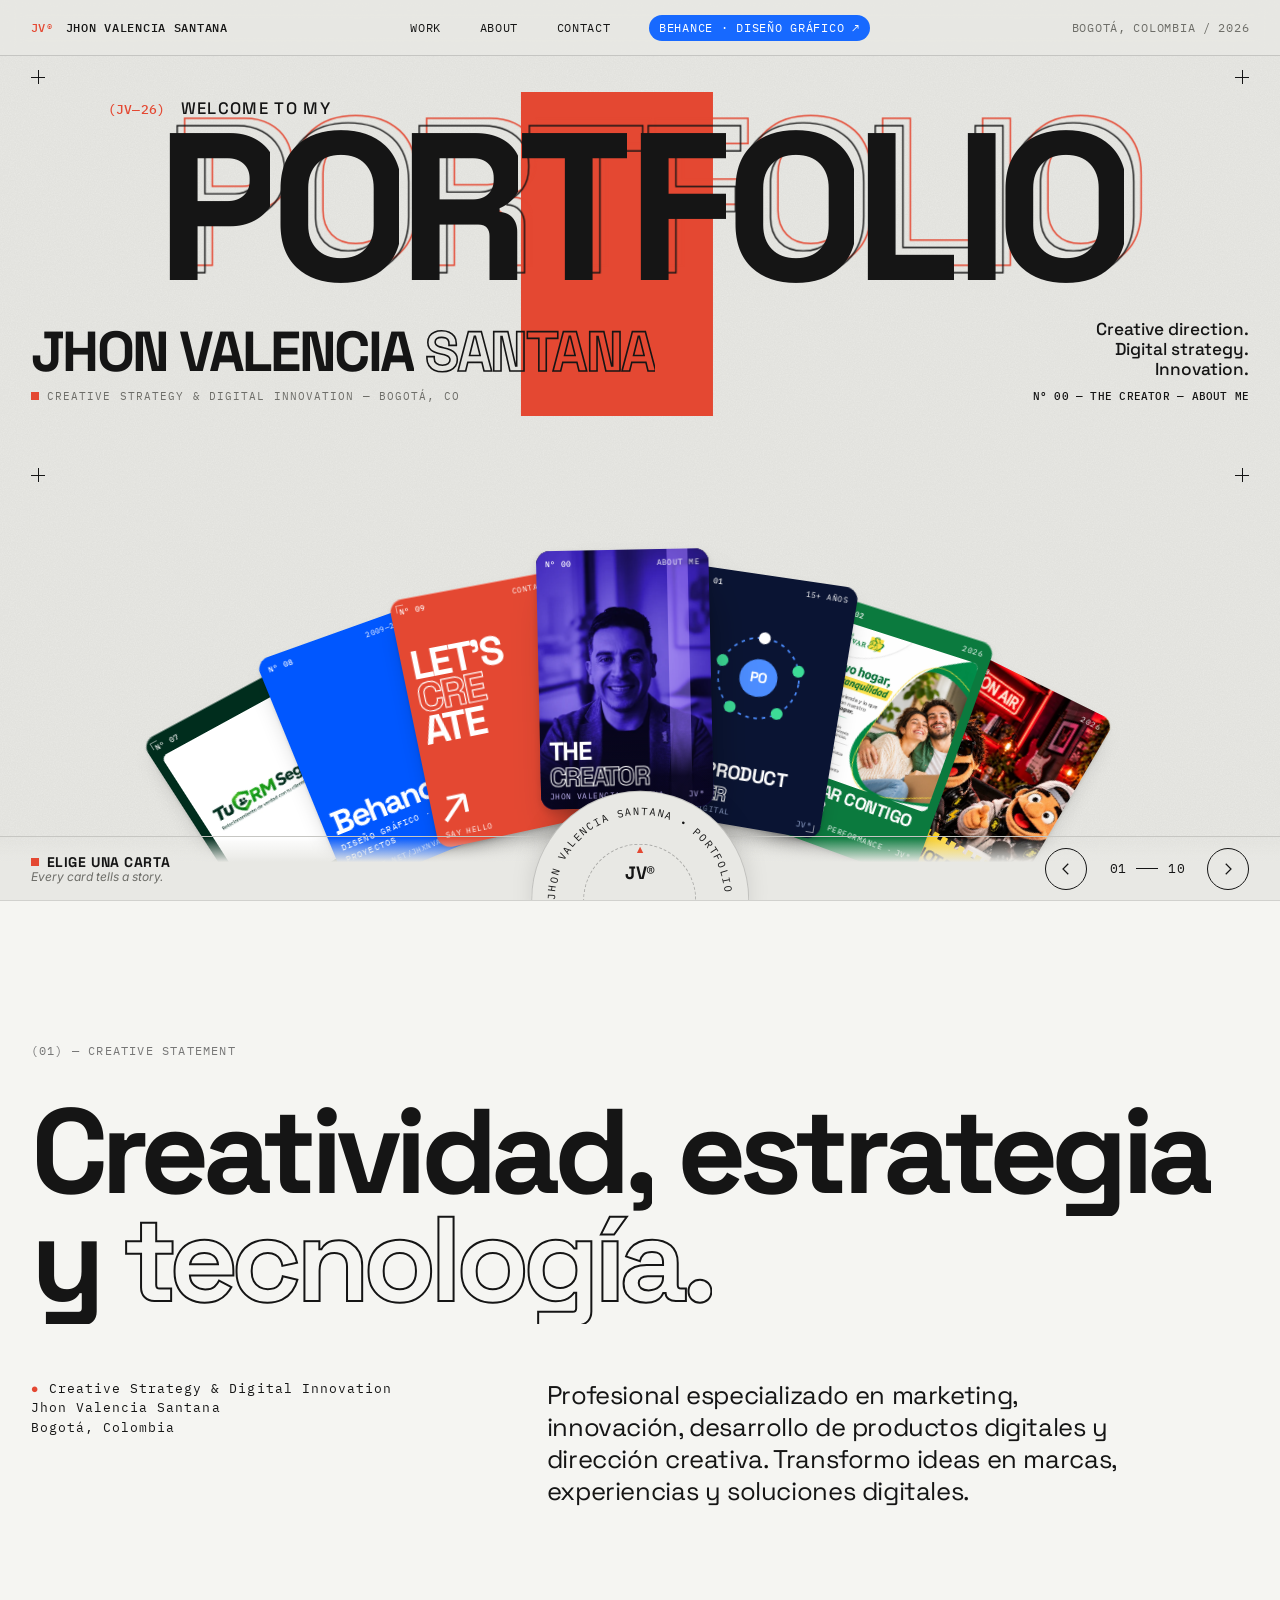
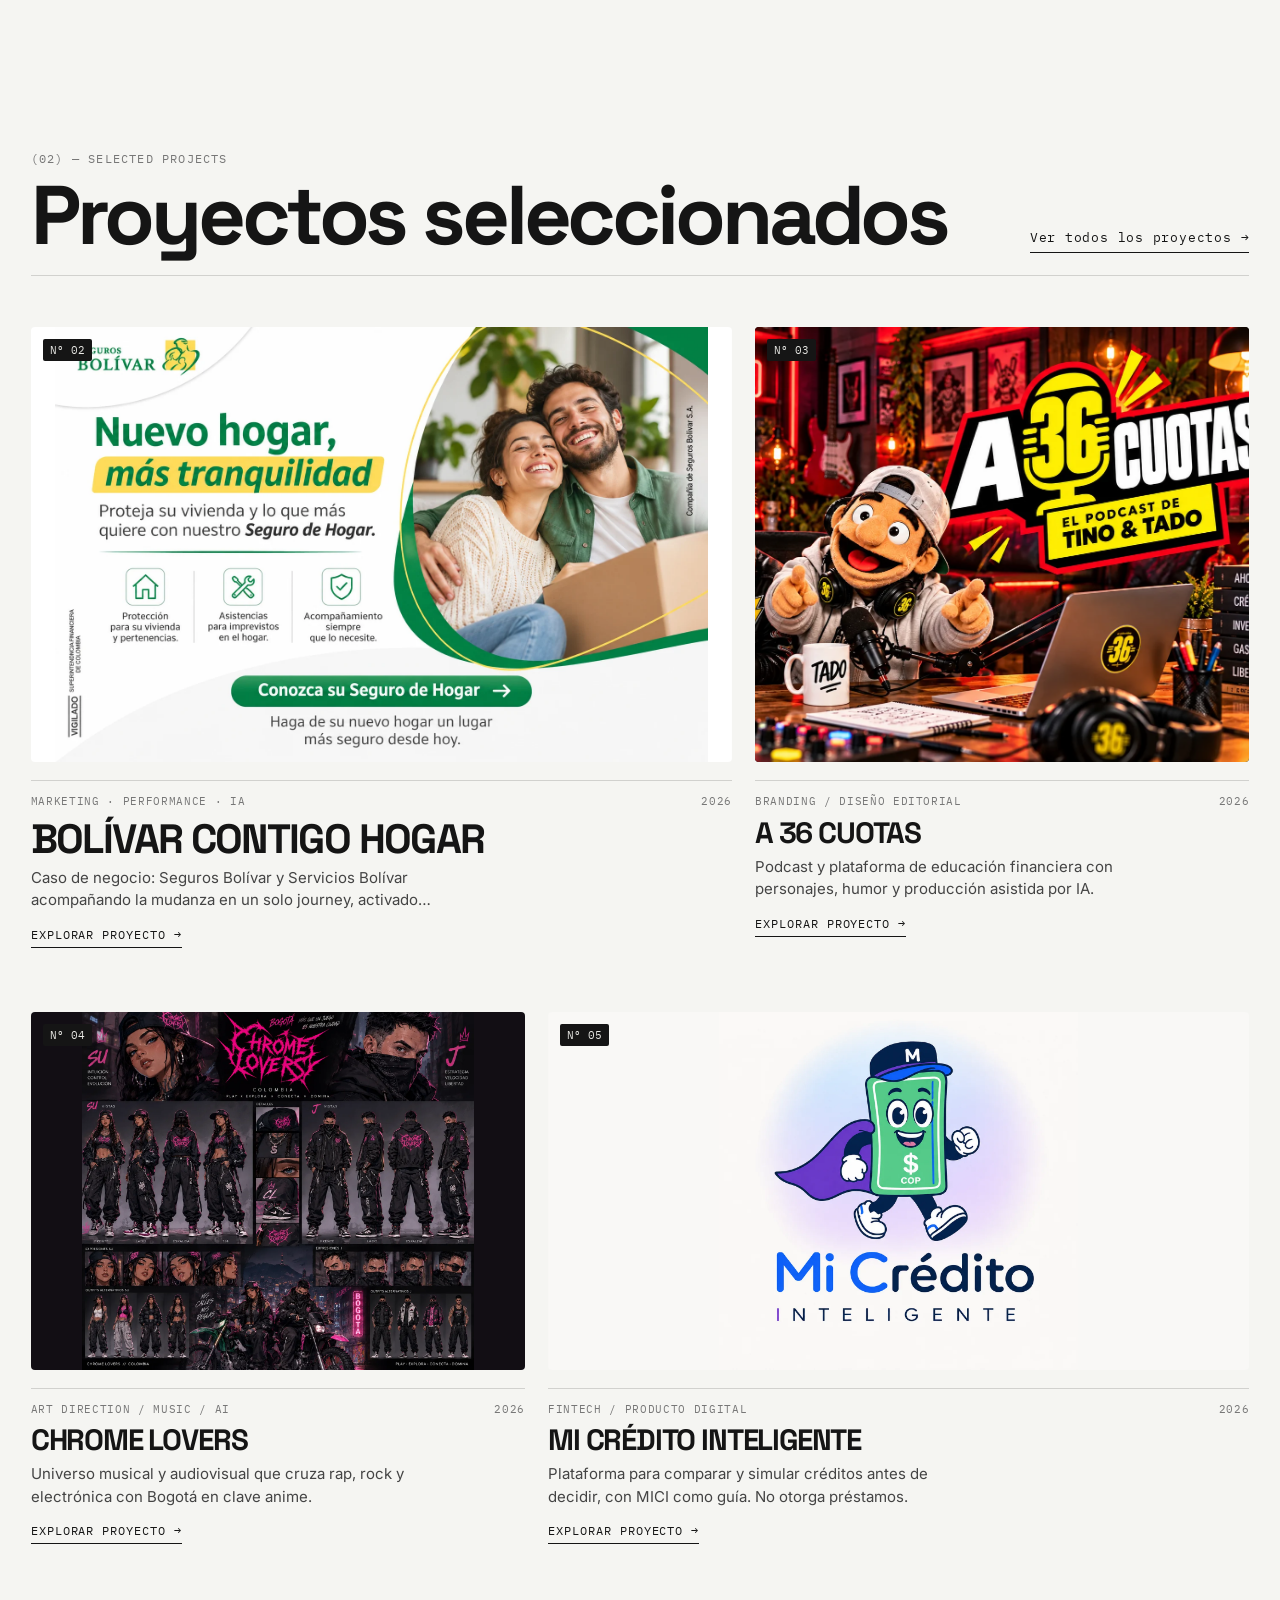
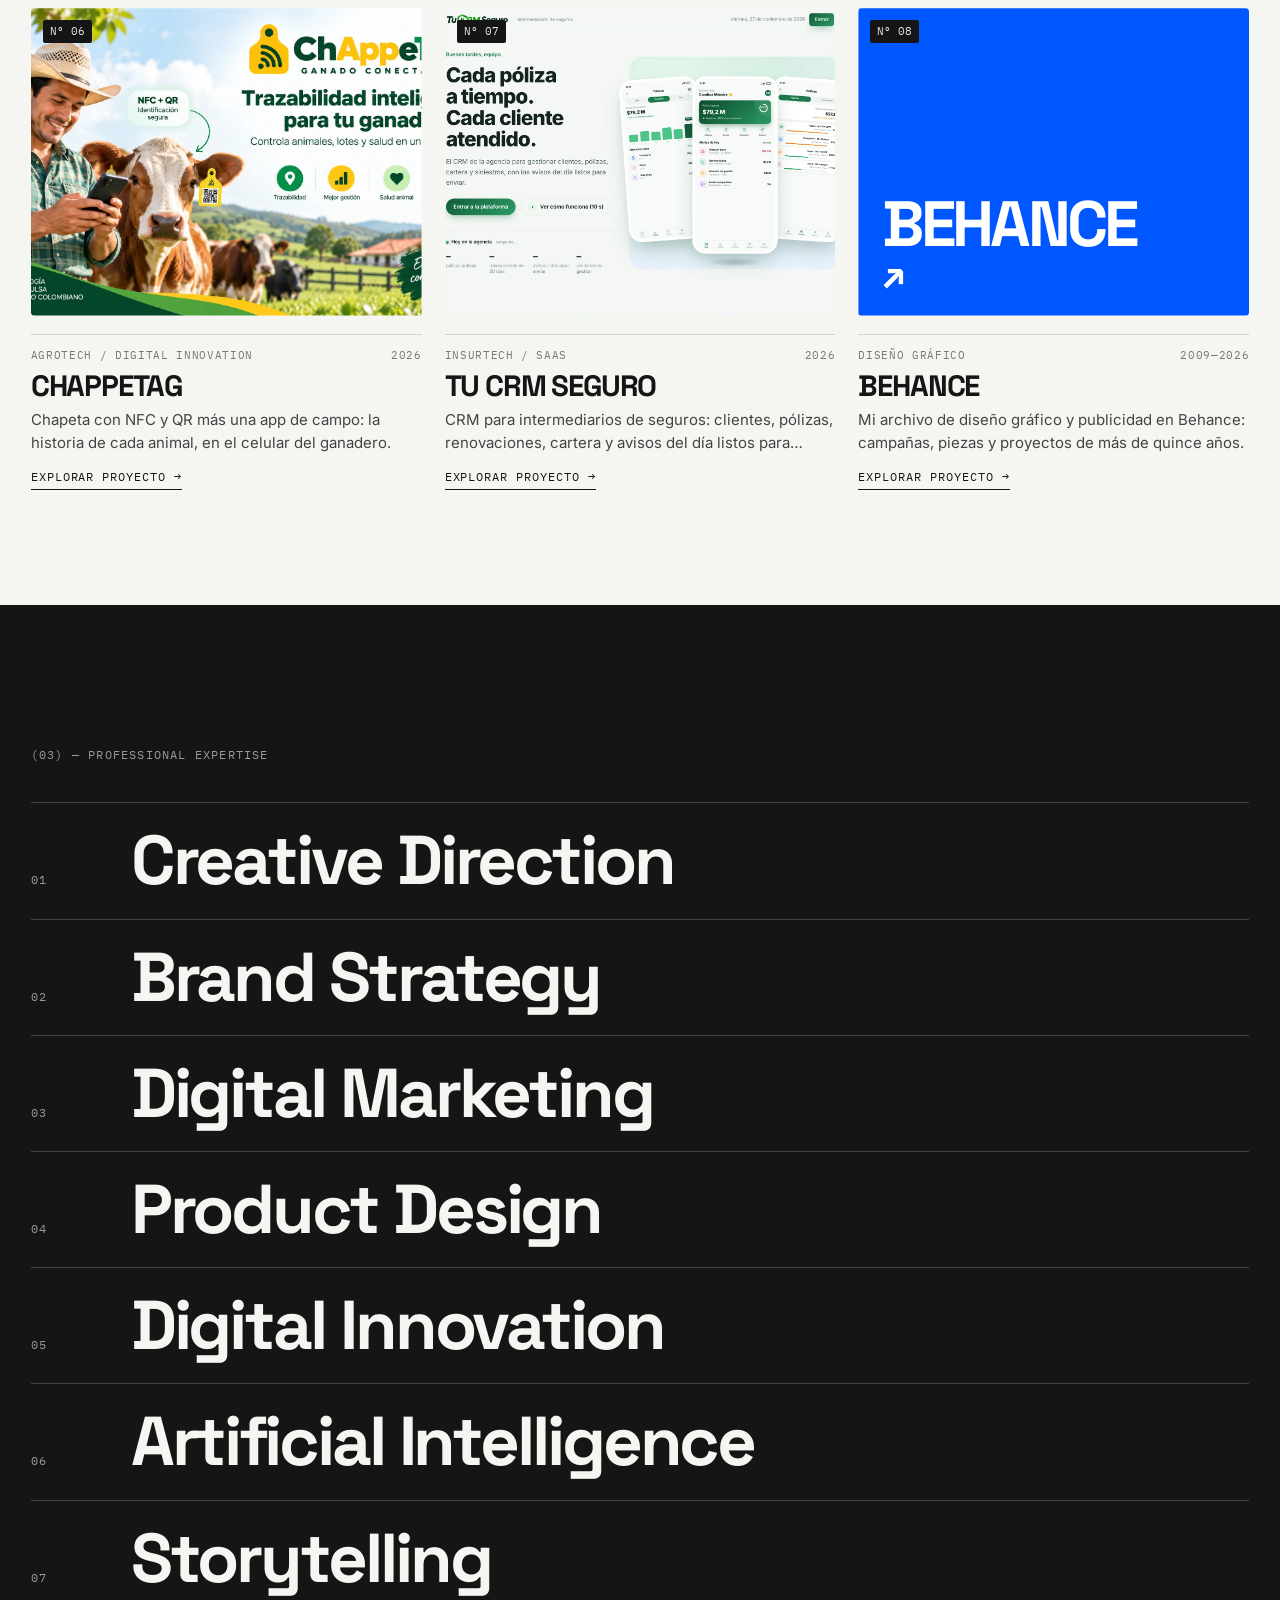
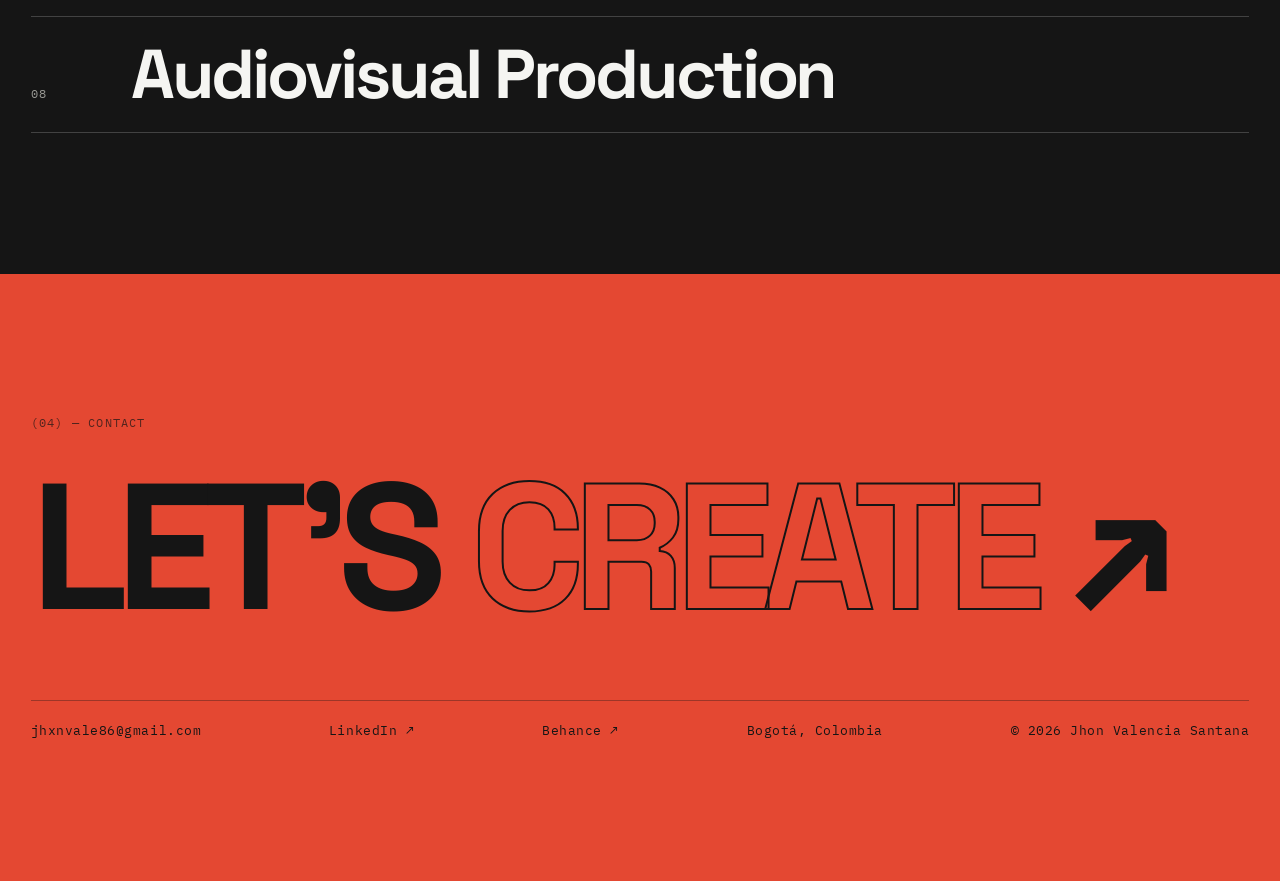
==== commit 79581375: "Bolívar: carta con pieza WhatsApp y portada con pieza email Co-Authored-By: Claude Opus 5.5 <noreply" ====
--- a/index.html
+++ b/index.html
@@ -32,7 +32,7 @@
   <link rel="preconnect" href="https://fonts.googleapis.com" />
   <link rel="preconnect" href="https://fonts.gstatic.com" crossorigin />
   <link href="https://fonts.googleapis.com/css2?family=Space+Grotesk:wght@400;500;700&family=Inter:wght@400;500;600&family=IBM+Plex+Mono:wght@400;500&display=swap" rel="stylesheet" />
-  <link rel="stylesheet" href="assets/css/styles.css?v=20261128b" />
+  <link rel="stylesheet" href="assets/css/styles.css?v=20261128c" />
 </head>
 <body class="is-intro">
   <a class="skip" href="#work">Saltar a los proyectos</a>
@@ -188,8 +188,8 @@
 
   <noscript><p style="padding:2rem;font-family:sans-serif">Este portafolio necesita JavaScript. Mientras tanto: <a href="https://www.behance.net/jhxnvale">Behance</a> · <a href="mailto:jhxnvale86@gmail.com">jhxnvale86@gmail.com</a></p></noscript>
 
-  <script src="assets/js/data.js?v=20261128b"></script>
-  <script src="assets/js/app.js?v=20261128b"></script>
+  <script src="assets/js/data.js?v=20261128c"></script>
+  <script src="assets/js/app.js?v=20261128c"></script>
   <!-- Analítica: GoatCounter (sin cookies). Cuenta cada vista, incluidas las rutas #/p/... -->
   <script>
     window.goatcounter = { no_onload: true };
--- a/assets/css/styles.css
+++ b/assets/css/styles.css
@@ -1701,6 +1701,5 @@
 }
 @media (max-width: 560px) { .cards--n4 { grid-template-columns: 1fr; } .bx-mo { grid-template-columns: 1fr; } }
 @media (max-width: 900px) {
-  .p-hero[data-id="bolivar-contigo"] .p-hero__media img { aspect-ratio: 4 / 5; object-position: 84% 20%; }
   .bx-gt__miles em { max-width: 84px; font-size: 11px; }
 }
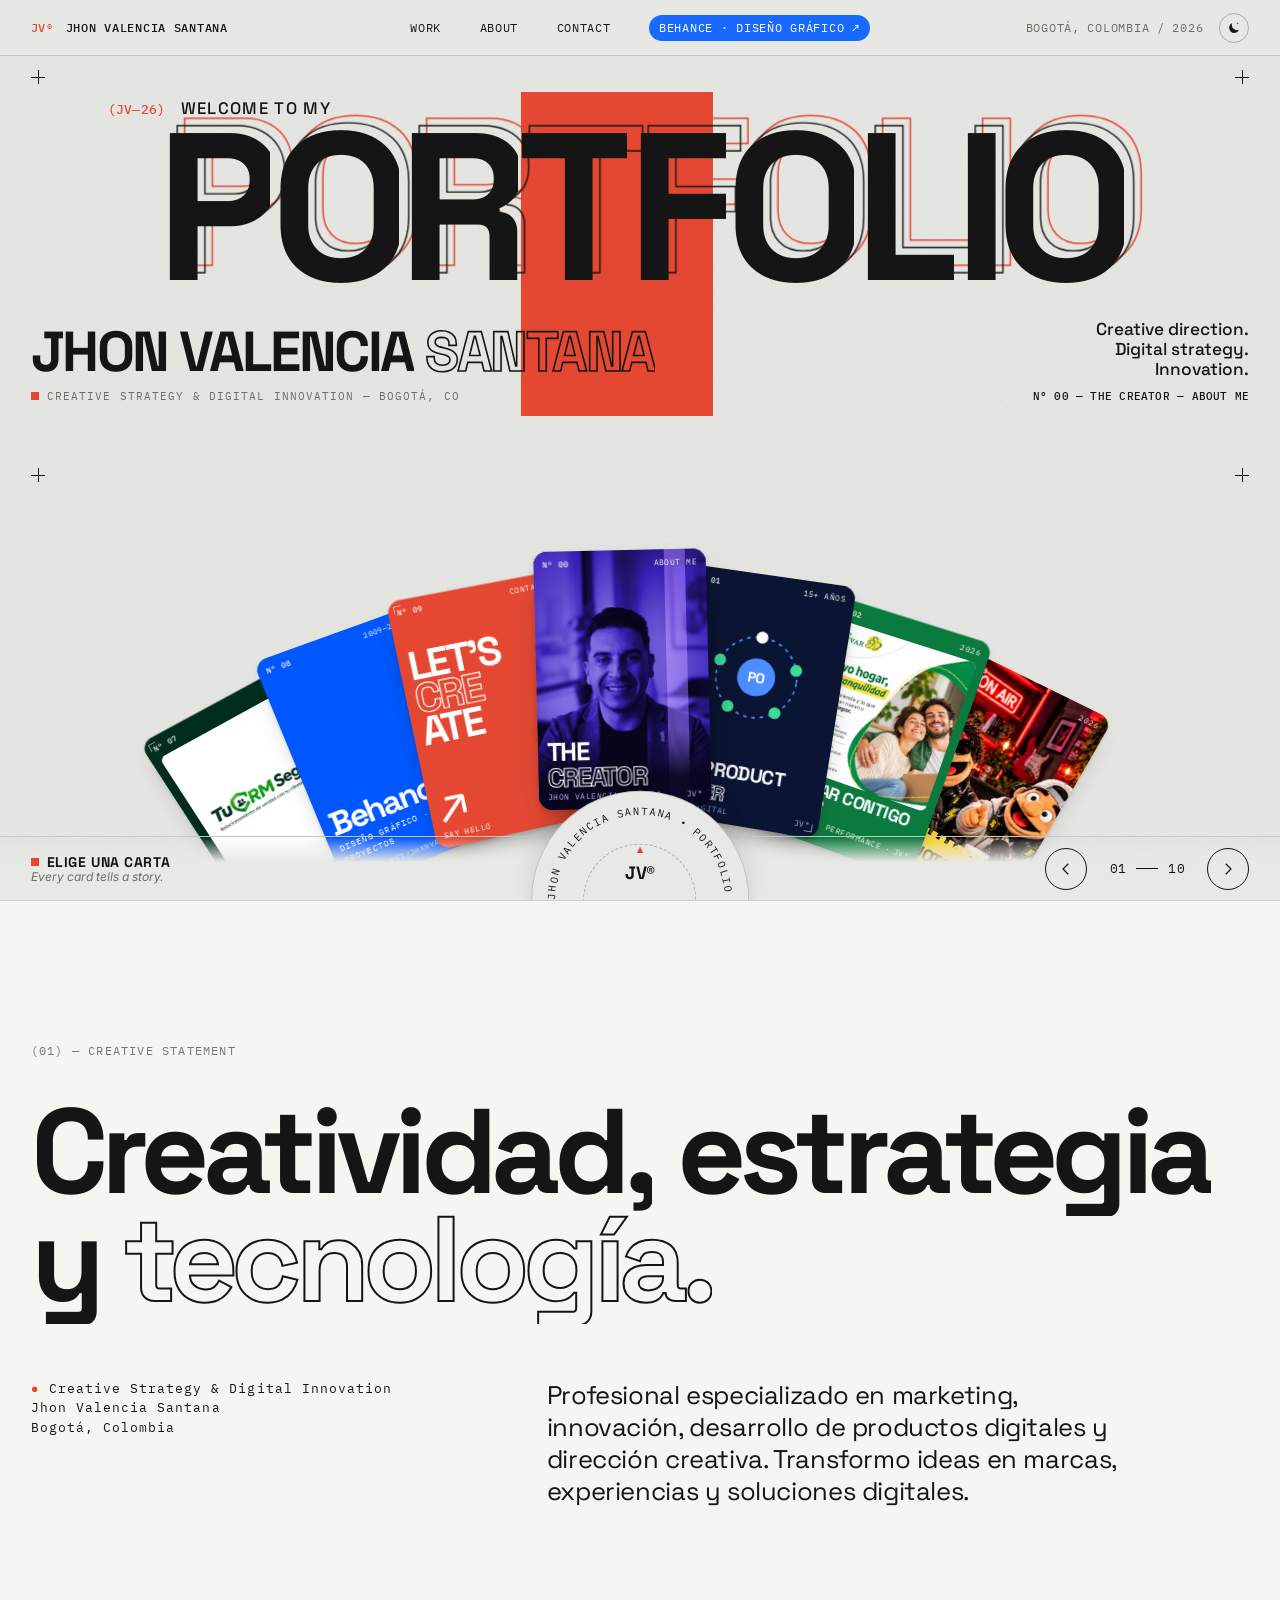
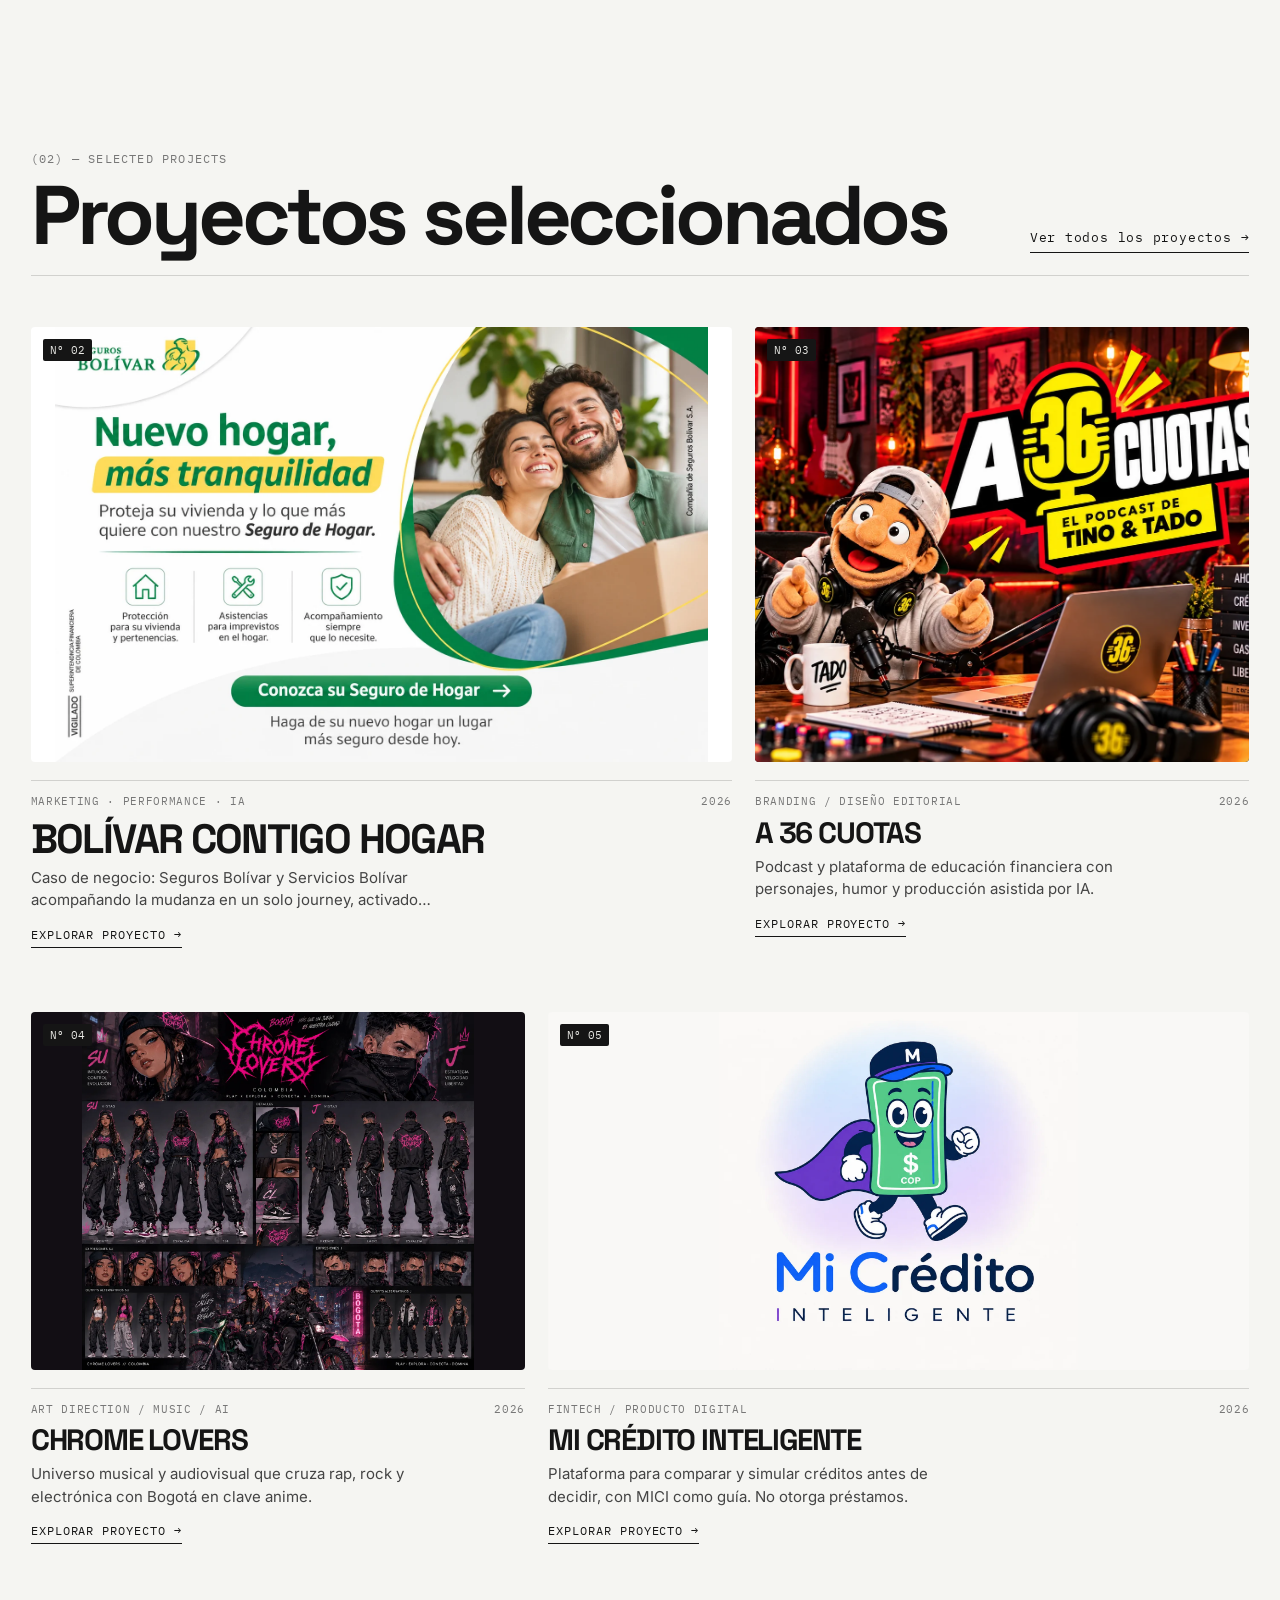
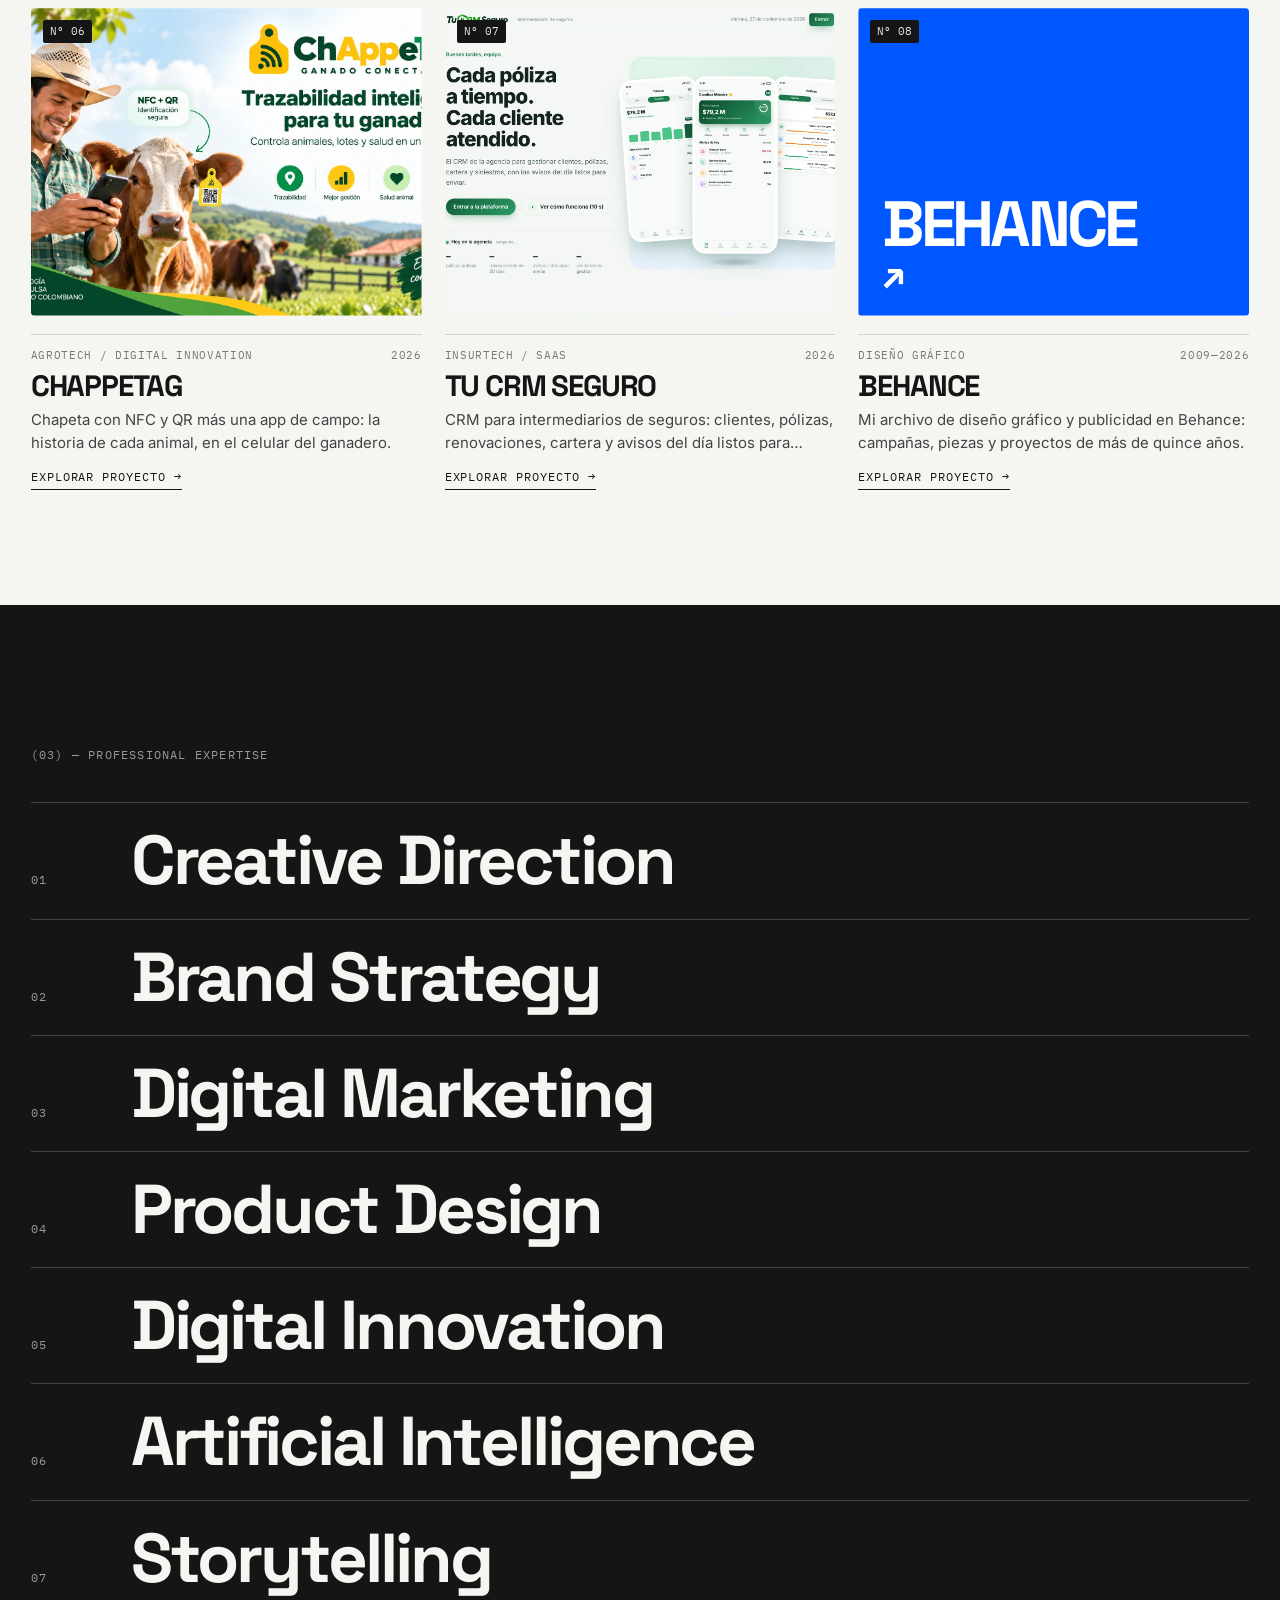
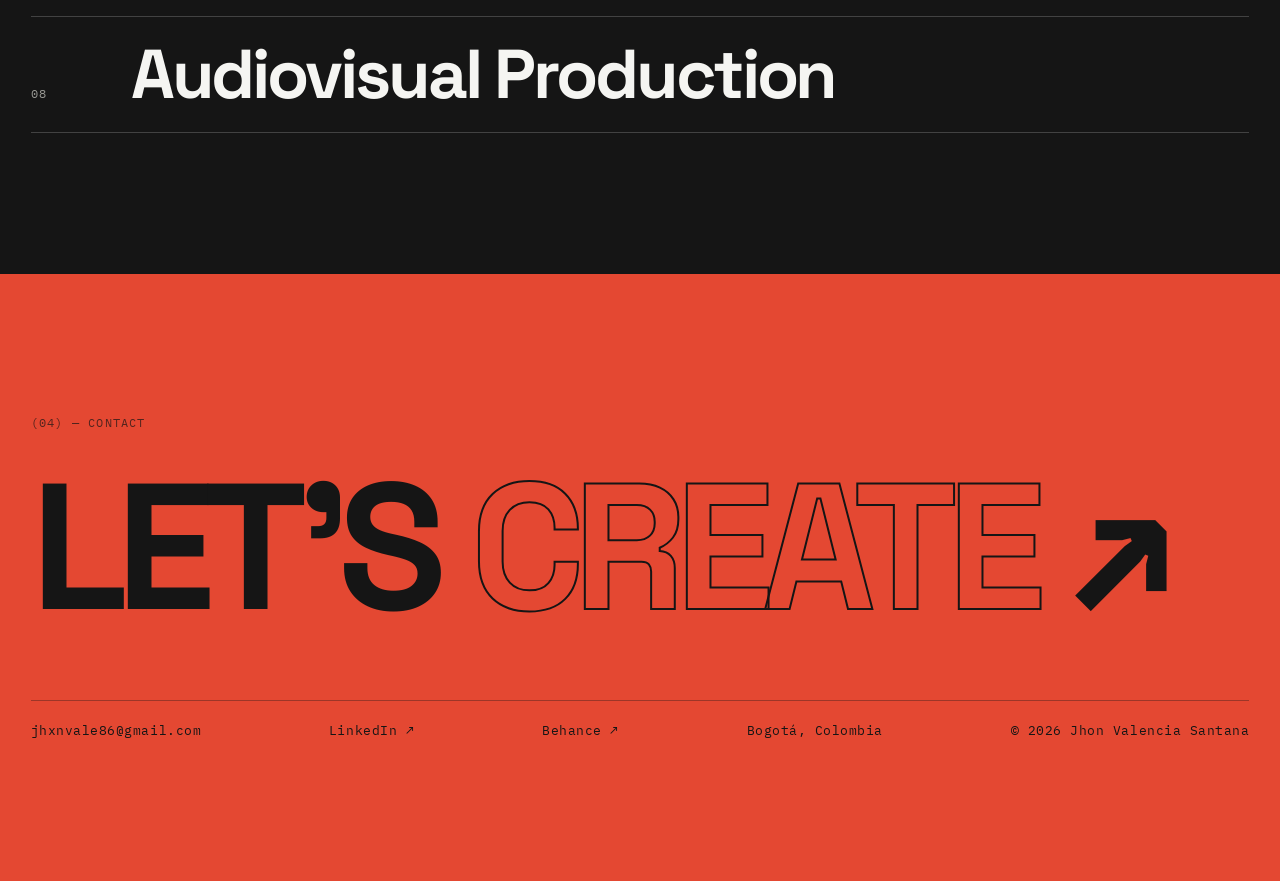
==== commit a590794f: "Modo noche: cielo azul profundo estrellado con interruptor y transición circular Co-Authored-By: Cla" ====
--- a/index.html
+++ b/index.html
@@ -8,6 +8,7 @@
   <meta name="keywords" content="Jhon Valencia Santana, Creative Direction Colombia, Creative Strategy, Digital Innovation, Branding, Product Design, AI Creative, Marketing Digital" />
   <meta name="author" content="Jhon Valencia Santana" />
   <meta name="theme-color" content="#F5F5F2" />
+  <script>try{if(localStorage.getItem("jv-theme")==="night")document.documentElement.dataset.theme="night"}catch(e){}</script>
   <link rel="canonical" href="https://jhonvalencia86.github.io/PortafolioCreativoJhonValencia/" />
   <meta property="og:title" content="Jhon Valencia Santana — Creative Strategy & Digital Innovation" />
   <meta property="og:description" content="Proyectos de innovación, producto digital, UX, diseño gráfico e IA. Bogotá, Colombia." />
@@ -32,9 +33,10 @@
   <link rel="preconnect" href="https://fonts.googleapis.com" />
   <link rel="preconnect" href="https://fonts.gstatic.com" crossorigin />
   <link href="https://fonts.googleapis.com/css2?family=Space+Grotesk:wght@400;500;700&family=Inter:wght@400;500;600&family=IBM+Plex+Mono:wght@400;500&display=swap" rel="stylesheet" />
-  <link rel="stylesheet" href="assets/css/styles.css?v=20261128c" />
+  <link rel="stylesheet" href="assets/css/styles.css?v=20261128d" />
 </head>
 <body class="is-intro">
+  <canvas id="sky" class="sky" aria-hidden="true"></canvas>
   <a class="skip" href="#work">Saltar a los proyectos</a>
 
   <!-- Intro: monograma -->
@@ -51,7 +53,7 @@
       <a href="#/p/contact" data-nav="contact">CONTACT</a>
       <a class="nav-be" href="https://www.behance.net/jhxnvale" target="_blank" rel="noopener">BEHANCE<span class="nav-be__long"> · DISEÑO GRÁFICO</span> ↗</a>
     </nav>
-    <span class="topbar__place">BOGOTÁ, COLOMBIA / 2026</span>
+    <div class="topbar__end"><span class="topbar__place">BOGOTÁ, COLOMBIA / 2026</span><button class="theme-tg" type="button" data-theme-toggle aria-pressed="false" aria-label="Cambiar a modo noche" title="Modo noche"><svg viewBox="0 0 24 24" aria-hidden="true"><g class="tg-sun"><circle cx="12" cy="12" r="4.2"/><path d="M12 2.5v2.2M12 19.3v2.2M2.5 12h2.2M19.3 12h2.2M5.3 5.3l1.6 1.6M17.1 17.1l1.6 1.6M5.3 18.7l1.6-1.6M17.1 6.9l1.6-1.6"/></g><path class="tg-moon" d="M19.6 14.6A7.8 7.8 0 0 1 9.4 4.4a7.8 7.8 0 1 0 10.2 10.2z"/><path class="tg-spark" d="M17.5 3.2l.5 1.3 1.3.5-1.3.5-.5 1.3-.5-1.3-1.3-.5 1.3-.5z"/></svg></button></div>
   </header>
   <main class="home" id="home">
     <section class="screen" id="top" aria-label="Baraja de proyectos">
@@ -151,7 +153,7 @@
   <div class="index" id="index" role="dialog" aria-modal="true" aria-labelledby="ix-h" hidden>
     <div class="index__bar">
       <a class="detail__back" href="#/"><span aria-hidden="true">←</span> BACK TO THE DECK</a>
-      <span class="mono" id="ix-count"></span>
+      <span class="index__end"><span class="mono" id="ix-count"></span><button class="theme-tg" type="button" data-theme-toggle aria-pressed="false" aria-label="Cambiar a modo noche" title="Modo noche"><svg viewBox="0 0 24 24" aria-hidden="true"><g class="tg-sun"><circle cx="12" cy="12" r="4.2"/><path d="M12 2.5v2.2M12 19.3v2.2M2.5 12h2.2M19.3 12h2.2M5.3 5.3l1.6 1.6M17.1 17.1l1.6 1.6M5.3 18.7l1.6-1.6M17.1 6.9l1.6-1.6"/></g><path class="tg-moon" d="M19.6 14.6A7.8 7.8 0 0 1 9.4 4.4a7.8 7.8 0 1 0 10.2 10.2z"/><path class="tg-spark" d="M17.5 3.2l.5 1.3 1.3.5-1.3.5-.5 1.3-.5-1.3-1.3-.5 1.3-.5z"/></svg></button></span>
     </div>
     <div class="index__scroll" id="index-scroll">
       <header class="index__head">
@@ -168,6 +170,7 @@
     <div class="detail__bar">
       <button class="detail__back" id="back"><span aria-hidden="true">←</span> BACK TO THE DECK</button>
       <div class="detail__pager">
+        <button class="theme-tg" type="button" data-theme-toggle aria-pressed="false" aria-label="Cambiar a modo noche" title="Modo noche"><svg viewBox="0 0 24 24" aria-hidden="true"><g class="tg-sun"><circle cx="12" cy="12" r="4.2"/><path d="M12 2.5v2.2M12 19.3v2.2M2.5 12h2.2M19.3 12h2.2M5.3 5.3l1.6 1.6M17.1 17.1l1.6 1.6M5.3 18.7l1.6-1.6M17.1 6.9l1.6-1.6"/></g><path class="tg-moon" d="M19.6 14.6A7.8 7.8 0 0 1 9.4 4.4a7.8 7.8 0 1 0 10.2 10.2z"/><path class="tg-spark" d="M17.5 3.2l.5 1.3 1.3.5-1.3.5-.5 1.3-.5-1.3-1.3-.5 1.3-.5z"/></svg></button>
         <button class="arrow arrow--sm" id="d-prev" aria-label="Proyecto anterior"><svg viewBox="0 0 24 24" aria-hidden="true"><path d="M15 5l-7 7 7 7" /></svg></button>
         <span class="mono" id="d-count">01 / 10</span>
         <button class="arrow arrow--sm" id="d-next" aria-label="Proyecto siguiente"><svg viewBox="0 0 24 24" aria-hidden="true"><path d="M9 5l7 7-7 7" /></svg></button>
@@ -188,8 +191,9 @@
 
   <noscript><p style="padding:2rem;font-family:sans-serif">Este portafolio necesita JavaScript. Mientras tanto: <a href="https://www.behance.net/jhxnvale">Behance</a> · <a href="mailto:jhxnvale86@gmail.com">jhxnvale86@gmail.com</a></p></noscript>
 
-  <script src="assets/js/data.js?v=20261128c"></script>
-  <script src="assets/js/app.js?v=20261128c"></script>
+  <script src="assets/js/data.js?v=20261128d"></script>
+  <script src="assets/js/app.js?v=20261128d"></script>
+  <script src="assets/js/night.js?v=20261128d"></script>
   <!-- Analítica: GoatCounter (sin cookies). Cuenta cada vista, incluidas las rutas #/p/... -->
   <script>
     window.goatcounter = { no_onload: true };
--- a/assets/css/styles.css
+++ b/assets/css/styles.css
@@ -1487,7 +1487,7 @@
 @media (min-width: 901px) { body:not(.is-detail):not(.is-index) .visits { bottom: 58px; left: calc(var(--pad) - 4px); } }
 
 /* ================================================================ Bolívar Contigo Hogar · bloques de caso */
-:root { --bx-g: #0B7A3E; --bx-gd: #0B3D22; --bx-y: #F6D33C; --bx-r: #C9472B; }
+:root { --bx-gt: #0B7A3E; --bx-g: #0B7A3E; --bx-gd: #0B3D22; --bx-y: #F6D33C; --bx-r: #C9472B; }
 .band--bol { background: var(--bx-g); color: #fff; --dfg: #fff; --dline: rgba(255,255,255,.22); --dmuted: rgba(255,255,255,.78); --acc: var(--bx-y); }
 .band--bol .note { color: rgba(255,255,255,.8); border-color: rgba(255,255,255,.35); }
 .sec--note { padding-top: 0 !important; padding-bottom: 0 !important; border-top: 0; }
@@ -1497,7 +1497,7 @@
 .bx-trio { display: grid; grid-template-columns: repeat(3, minmax(0, 1fr)); gap: 12px; margin-top: 22px; }
 .bx-trio > div { border-top: 2px solid var(--bx-g); padding-top: 14px; opacity: 0; transform: translateY(14px); }
 .rv.is-seen .bx-trio > div, .rv.is-seen.bx-trio > div { opacity: 1; transform: none; transition: opacity .5s var(--d), transform .6s var(--d) var(--ease-out); }
-.bx-trio .mono { font-size: 11px; letter-spacing: .1em; text-transform: uppercase; color: var(--bx-g); }
+.bx-trio .mono { font-size: 11px; letter-spacing: .1em; text-transform: uppercase; color: var(--bx-gt); }
 .bx-trio p { margin: 6px 0 0; font-size: 15px; line-height: 1.45; }
 
 /* viaje partido */
@@ -1506,7 +1506,7 @@
 .bx-jg__st { font-family: var(--f-mono); font-size: 13px; fill: var(--dmuted); text-transform: uppercase; letter-spacing: .06em; }
 .bx-jg__base { stroke: var(--dline); stroke-width: 2; stroke-dasharray: 3 7; }
 .bx-jg__ln { stroke-width: 8; stroke-linecap: round; stroke-dasharray: 1; stroke-dashoffset: 1; }
-.bx-jg__ln--0, .bx-jg__dot--0, .bx-jg__lg--0 i { stroke: var(--bx-g); fill: var(--bx-g); background: var(--bx-g); }
+.bx-jg__ln--0, .bx-jg__dot--0, .bx-jg__lg--0 i { stroke: var(--bx-g); fill: var(--bx-gt); background: var(--bx-g); }
 .bx-jg__ln--1, .bx-jg__dot--1, .bx-jg__lg--1 i { stroke: #D9B21C; fill: #D9B21C; background: #D9B21C; }
 .bx-jg.is-seen .bx-jg__ln { stroke-dashoffset: 0; transition: stroke-dashoffset 1s var(--d) var(--ease-io); }
 .bx-jg__dot { stroke: #fff !important; stroke-width: 3; opacity: 0; transform-box: fill-box; transform-origin: center; transform: scale(0); }
@@ -1522,7 +1522,7 @@
 
 /* curva emocional */
 .bx-cv { margin-top: clamp(28px, 4vw, 52px); display: grid; grid-template-columns: minmax(0, 1fr) minmax(0, 2.4fr); gap: clamp(20px, 3vw, 48px); align-items: center; }
-.bx-cv__q { margin: 0; font-family: var(--f-display); font-size: clamp(22px, 2.2vw, 32px); letter-spacing: -.03em; line-height: 1.1; color: var(--bx-g); }
+.bx-cv__q { margin: 0; font-family: var(--f-display); font-size: clamp(22px, 2.2vw, 32px); letter-spacing: -.03em; line-height: 1.1; color: var(--bx-gt); }
 .bx-cv__q span { display: block; margin-top: 14px; font-size: 11px; letter-spacing: .08em; color: var(--dmuted); text-transform: uppercase; }
 .bx-cv svg { width: 100%; height: auto; overflow: visible; }
 .bx-cv__st { font-family: var(--f-mono); font-size: 12px; fill: var(--dmuted); text-transform: uppercase; }
@@ -1531,7 +1531,7 @@
 .bx-cv__lb { font-family: var(--f-mono); font-size: 13px; fill: var(--dfg); opacity: 0; }
 .bx-cv.is-seen .bx-cv__lb { opacity: 1; transition: opacity .4s var(--d); }
 .bx-cv__mk circle { fill: var(--bx-y); stroke: var(--bx-g); stroke-width: 4; transform-box: fill-box; transform-origin: center; }
-.bx-cv__mk text { font-family: var(--f-mono); font-size: 13px; font-weight: 600; fill: var(--bx-g); }
+.bx-cv__mk text { font-family: var(--f-mono); font-size: 13px; font-weight: 600; fill: var(--bx-gt); }
 .bx-cv__mk { opacity: 0; } .bx-cv.is-seen .bx-cv__mk { opacity: 1; transition: opacity .4s 1.2s; }
 .bx-cv.is-seen .bx-cv__mk circle { animation: bxPulse 2s ease-in-out infinite 1.6s; }
 .bx-cv__ins { grid-column: 1 / -1; margin: 0; padding: 14px 18px; border-radius: 10px; background: var(--bx-y); color: var(--bx-gd); font-family: var(--f-display); font-size: clamp(18px, 1.6vw, 24px); letter-spacing: -.02em; }
@@ -1563,7 +1563,7 @@
 .bx-mo__n { font-size: 11px; letter-spacing: .08em; opacity: .7; }
 .bx-mo strong { display: block; margin: 10px 0 12px; font-family: var(--f-display); font-size: clamp(18px, 1.6vw, 24px); letter-spacing: -.03em; }
 .bx-mo dl { margin: 0; font-size: 13px; line-height: 1.35; }
-.bx-mo dt { font-family: var(--f-mono); font-size: 10px; letter-spacing: .08em; text-transform: uppercase; color: var(--bx-g); margin-top: 8px; }
+.bx-mo dt { font-family: var(--f-mono); font-size: 10px; letter-spacing: .08em; text-transform: uppercase; color: var(--bx-gt); margin-top: 8px; }
 .bx-mo dd { margin: 2px 0 0; }
 
 /* aliados */
@@ -1579,15 +1579,15 @@
 .bx-flow li { display: flex; align-items: center; gap: 8px; padding: 8px 14px 8px 8px; border-radius: 999px; background: rgba(11,122,62,.08); font-size: 14px; opacity: 0; }
 .bx-al.is-seen .bx-flow li { opacity: 1; transition: opacity .4s var(--d); }
 .bx-flow li span { width: 24px; height: 24px; border-radius: 50%; background: var(--bx-g); color: #fff; display: grid; place-items: center; font-size: 11px; }
-.bx-flow li:not(:last-child)::after { content: "→"; margin-left: 6px; color: var(--bx-g); }
+.bx-flow li:not(:last-child)::after { content: "→"; margin-left: 6px; color: var(--bx-gt); }
 
 /* ICE */
 .bx-ice { margin-top: clamp(28px, 4vw, 52px); }
 .bx-ice .pr-formula span { border-color: rgba(11,122,62,.45); color: var(--dfg); }
-.bx-ice .pr-formula b, .bx-ice .pr-formula em { color: var(--bx-g); }
+.bx-ice .pr-formula b, .bx-ice .pr-formula em { color: var(--bx-gt); }
 .bx-ice__row { display: grid; grid-template-columns: 84px minmax(0, 1fr) auto 220px; gap: 18px; align-items: center; padding: 16px 0; border-top: 1px solid var(--dline); opacity: 0; transform: translateX(-12px); }
 .bx-ice.is-seen .bx-ice__row { opacity: 1; transform: none; transition: opacity .5s var(--d), transform .6s var(--d) var(--ease-out); }
-.bx-ice__sc { font-family: var(--f-display); font-size: 40px; letter-spacing: -.04em; color: var(--bx-g); }
+.bx-ice__sc { font-family: var(--f-display); font-size: 40px; letter-spacing: -.04em; color: var(--bx-gt); }
 .bx-ice__main b { font-size: 16px; } .bx-ice__main p { margin: 2px 0 8px; font-size: 14px; color: var(--dmuted); }
 .bx-ice__bar { display: block; height: 6px; border-radius: 3px; background: rgba(11,122,62,.12); overflow: hidden; }
 .bx-ice__bar i { display: block; height: 100%; width: var(--w); background: linear-gradient(90deg, var(--bx-g), #4CC07E); transform: scaleX(0); transform-origin: left; }
@@ -1606,7 +1606,7 @@
 .bx-cd.is-seen .bx-cd__line li { opacity: 1; transition: opacity .5s var(--d); }
 .bx-cd__line li::before { content: ""; position: absolute; top: 0; left: 0; width: 20px; height: 20px; border-radius: 50%; background: var(--bx-g); box-shadow: 0 0 0 5px rgba(11,122,62,.15); }
 .bx-cd__line li:first-child::before { background: var(--bx-y); }
-.bx-cd__line .mono { font-size: 12px; font-weight: 600; color: var(--bx-g); }
+.bx-cd__line .mono { font-size: 12px; font-weight: 600; color: var(--bx-gt); }
 .bx-cd__line p { margin: 4px 0 0; font-size: 14px; line-height: 1.35; }
 .bx-cd__imgs { display: grid; grid-template-columns: 1.5fr 1fr; gap: 14px; align-items: start; }
 .bx-cd__imgs figure { margin: 0; position: relative; border-radius: 14px; overflow: hidden; background: #fff; border: 1px solid var(--dline); cursor: zoom-in; }
@@ -1651,7 +1651,7 @@
 .bx-tools { width: 100%; border-collapse: collapse; font-size: 14px; background: #fff; border-radius: 12px; overflow: hidden; border: 1px solid var(--dline); }
 .bx-tools th { text-align: left; font-family: var(--f-mono); font-size: 10px; letter-spacing: .08em; text-transform: uppercase; background: var(--bx-gd); color: #fff; padding: 10px 12px; font-weight: 400; }
 .bx-tools td { padding: 12px; border-top: 1px solid var(--dline); vertical-align: top; line-height: 1.35; }
-.bx-tools td b { color: var(--bx-g); }
+.bx-tools td b { color: var(--bx-gt); }
 .bx-w { padding: 18px; border-radius: 12px; background: var(--bx-gd); color: #fff; }
 .bx-w .mono { margin: 0 0 12px; font-size: 10px; letter-spacing: .1em; color: var(--bx-y); }
 .bx-w__r { display: grid; grid-template-columns: 90px minmax(0, 1fr) 38px; gap: 8px; align-items: center; font-size: 13px; padding: 5px 0; }
@@ -1703,3 +1703,101 @@
 @media (max-width: 900px) {
   .bx-gt__miles em { max-width: 84px; font-size: 11px; }
 }
+
+/* =========================================================================
+   MODO NOCHE · cielo azul profundo estrellado
+   ========================================================================= */
+
+/* interruptor */
+.topbar__end { justify-self: end; display: flex; align-items: center; gap: 16px; }
+.index__end { display: flex; align-items: center; gap: 14px; }
+.theme-tg { position: relative; width: 30px; height: 30px; flex: none; border-radius: 50%; display: grid; place-items: center; color: currentColor;
+  border: 1px solid color-mix(in srgb, currentColor 28%, transparent); transition: border-color .3s, background-color .3s, transform .4s var(--ease-out); }
+.theme-tg:hover { border-color: currentColor; transform: rotate(-12deg); }
+.theme-tg:active { transform: scale(.92); }
+.theme-tg svg { width: 16px; height: 16px; overflow: visible; }
+.theme-tg .tg-moon { fill: currentColor; transition: transform .6s var(--ease-out), opacity .4s; transform-origin: 12px 12px; }
+.theme-tg .tg-spark { fill: currentColor; opacity: .8; transform-origin: 17.5px 5px; transition: transform .6s var(--ease-out), opacity .4s; }
+.theme-tg .tg-sun { fill: none; stroke: currentColor; stroke-width: 1.6; stroke-linecap: round; opacity: 0; transform: rotate(-90deg) scale(.4); transform-origin: 12px 12px; transition: transform .6s var(--ease-out), opacity .4s; }
+.theme-tg .tg-sun circle { fill: currentColor; stroke: none; }
+.theme-tg:hover .tg-spark { animation: tgSpark 1.2s ease-in-out infinite; }
+@keyframes tgSpark { 50% { transform: scale(.4) rotate(45deg); opacity: .3; } }
+.detail__pager .theme-tg { margin-right: 10px; }
+@media (max-width: 640px) {
+  .topbar { grid-template-columns: auto 1fr auto; }
+  .topbar__end { gap: 0; margin-left: 10px; }
+  .theme-tg { width: 28px; height: 28px; }
+}
+
+/* cielo */
+.sky { position: fixed; inset: 0; z-index: -1; width: 100%; height: 100%; display: none; pointer-events: none;
+  background:
+    radial-gradient(60% 45% at 78% 8%, rgba(70, 100, 200, .16), transparent 70%),
+    radial-gradient(50% 40% at 12% 72%, rgba(110, 90, 200, .09), transparent 70%),
+    radial-gradient(90% 60% at 50% 120%, rgba(20, 40, 90, .35), transparent 70%),
+    linear-gradient(180deg, #0A1230 0%, #070B1C 45%, #04060E 100%); }
+
+/* transición circular */
+::view-transition-old(root), ::view-transition-new(root) { animation: none; mix-blend-mode: normal; }
+::view-transition-old(root) { z-index: 1; }
+::view-transition-new(root) { z-index: 2; }
+
+html[data-theme="night"] {
+  color-scheme: dark;
+  --bg: #070B18;
+  --fg: #E7EBF5;
+  --muted: #8E97B2;
+  --muted2: #8E97B2;
+  --line: rgba(231, 235, 245, .13);
+  --page: transparent;
+  --bx-gt: #5FD394;
+}
+html[data-theme="night"] body { background: #04060E; }
+html[data-theme="night"] .sky { display: block; }
+html[data-theme="night"] .paper { display: none; }
+html[data-theme="night"] .theme-tg .tg-moon { opacity: 0; transform: rotate(80deg) scale(.4); }
+html[data-theme="night"] .theme-tg .tg-spark { opacity: 0; transform: scale(0); }
+html[data-theme="night"] .theme-tg .tg-sun { opacity: 1; transform: none; }
+
+/* home */
+html[data-theme="night"] .topbar { background: rgba(6, 9, 22, .55); border-bottom-color: rgba(231,235,245,.08); }
+html[data-theme="night"] .expertise { background: linear-gradient(180deg, rgba(20, 32, 74, .38), rgba(10, 16, 40, .28)); color: var(--fg); border-top: 1px solid var(--line); border-bottom: 1px solid var(--line); }
+html[data-theme="night"] .filter[aria-pressed="true"] { color: #070B18; }
+html[data-theme="night"] .index { background: rgba(4, 6, 14, .84); -webkit-backdrop-filter: blur(18px); backdrop-filter: blur(18px); }
+html[data-theme="night"] .pc__media[data-blend] { box-shadow: none; }
+html[data-theme="night"] .deck__ui { background: linear-gradient(to top, rgba(4,6,14,.72) 30%, rgba(4,6,14,0)); }
+
+/* detalle: el cielo se ve detrás */
+html[data-theme="night"] .detail {
+  --dbg: rgba(6, 9, 22, .78) !important; --dfg: #E7EBF5 !important; --dline: rgba(231,235,245,.14) !important; --dmuted: #9AA3BD !important;
+  background: transparent;
+}
+html[data-theme="night"] .detail.is-scrolled .detail__bar { -webkit-backdrop-filter: blur(14px); backdrop-filter: blur(14px); }
+html[data-theme="night"] .note { color: #9AA3BD; }
+
+/* tarjetas y cajas blancas → vidrio oscuro */
+html[data-theme="night"] .cards:not(.cards--custom) li:nth-child(3n+2) { background: rgba(255,255,255,.06); color: var(--dfg); border-color: rgba(231,235,245,.5); box-shadow: 6px 6px 0 rgba(231,235,245,.18); }
+html[data-theme="night"] .cards:not(.cards--custom) li:nth-child(3n+1) { color: #151515; border-color: #FFD52B; box-shadow: 6px 6px 0 rgba(255,213,43,.25); }
+html[data-theme="night"] .cards:not(.cards--custom) li:nth-child(3n) { border-color: #D71920; box-shadow: 6px 6px 0 rgba(215,25,32,.3); }
+html[data-theme="night"] .cards--custom li { border-color: rgba(231,235,245,.35); box-shadow: 6px 6px 0 rgba(231,235,245,.14); }
+html[data-theme="night"] .browser { border-color: rgba(231,235,245,.35); box-shadow: 14px 16px 0 -2px rgba(0,0,0,.6); }
+html[data-theme="night"] .duo__img { border-color: rgba(231,235,245,.4); box-shadow: 10px 14px 0 -2px rgba(0,0,0,.6); }
+html[data-theme="night"] .chip { border-color: rgba(231,235,245,.4); }
+
+/* Bolívar en la noche */
+html[data-theme="night"] .bx-mo li:not(.is-star),
+html[data-theme="night"] .bx-trio--cards > div,
+html[data-theme="night"] .bx-steps5 li:not(:nth-child(2)):not(:last-child),
+html[data-theme="night"] .bx-tools { background: rgba(255,255,255,.05); border-color: rgba(231,235,245,.13); }
+html[data-theme="night"] .bx-steps5 li:nth-child(2) { color: #0B3D22; }
+html[data-theme="night"] .bx-tools td { border-color: rgba(231,235,245,.1); }
+html[data-theme="night"] .bx-cd__imgs figure { border-color: rgba(231,235,245,.13); }
+html[data-theme="night"] .bx-flow li, html[data-theme="night"] .bx-ice__v span { background: rgba(95,211,148,.1); }
+html[data-theme="night"] .bx-ice__bar { background: rgba(255,255,255,.08); }
+html[data-theme="night"] .bx-gt__track i { background: rgba(95,211,148,.1); border-left-color: #5FD394; }
+html[data-theme="night"] .bx-jg__dot { stroke: #070B18 !important; }
+html[data-theme="night"] .bx-cd__line li::before { box-shadow: 0 0 0 5px rgba(95,211,148,.18); }
+
+@media (prefers-reduced-motion: reduce) {
+  .theme-tg, .theme-tg * { transition: none !important; animation: none !important; }
+}
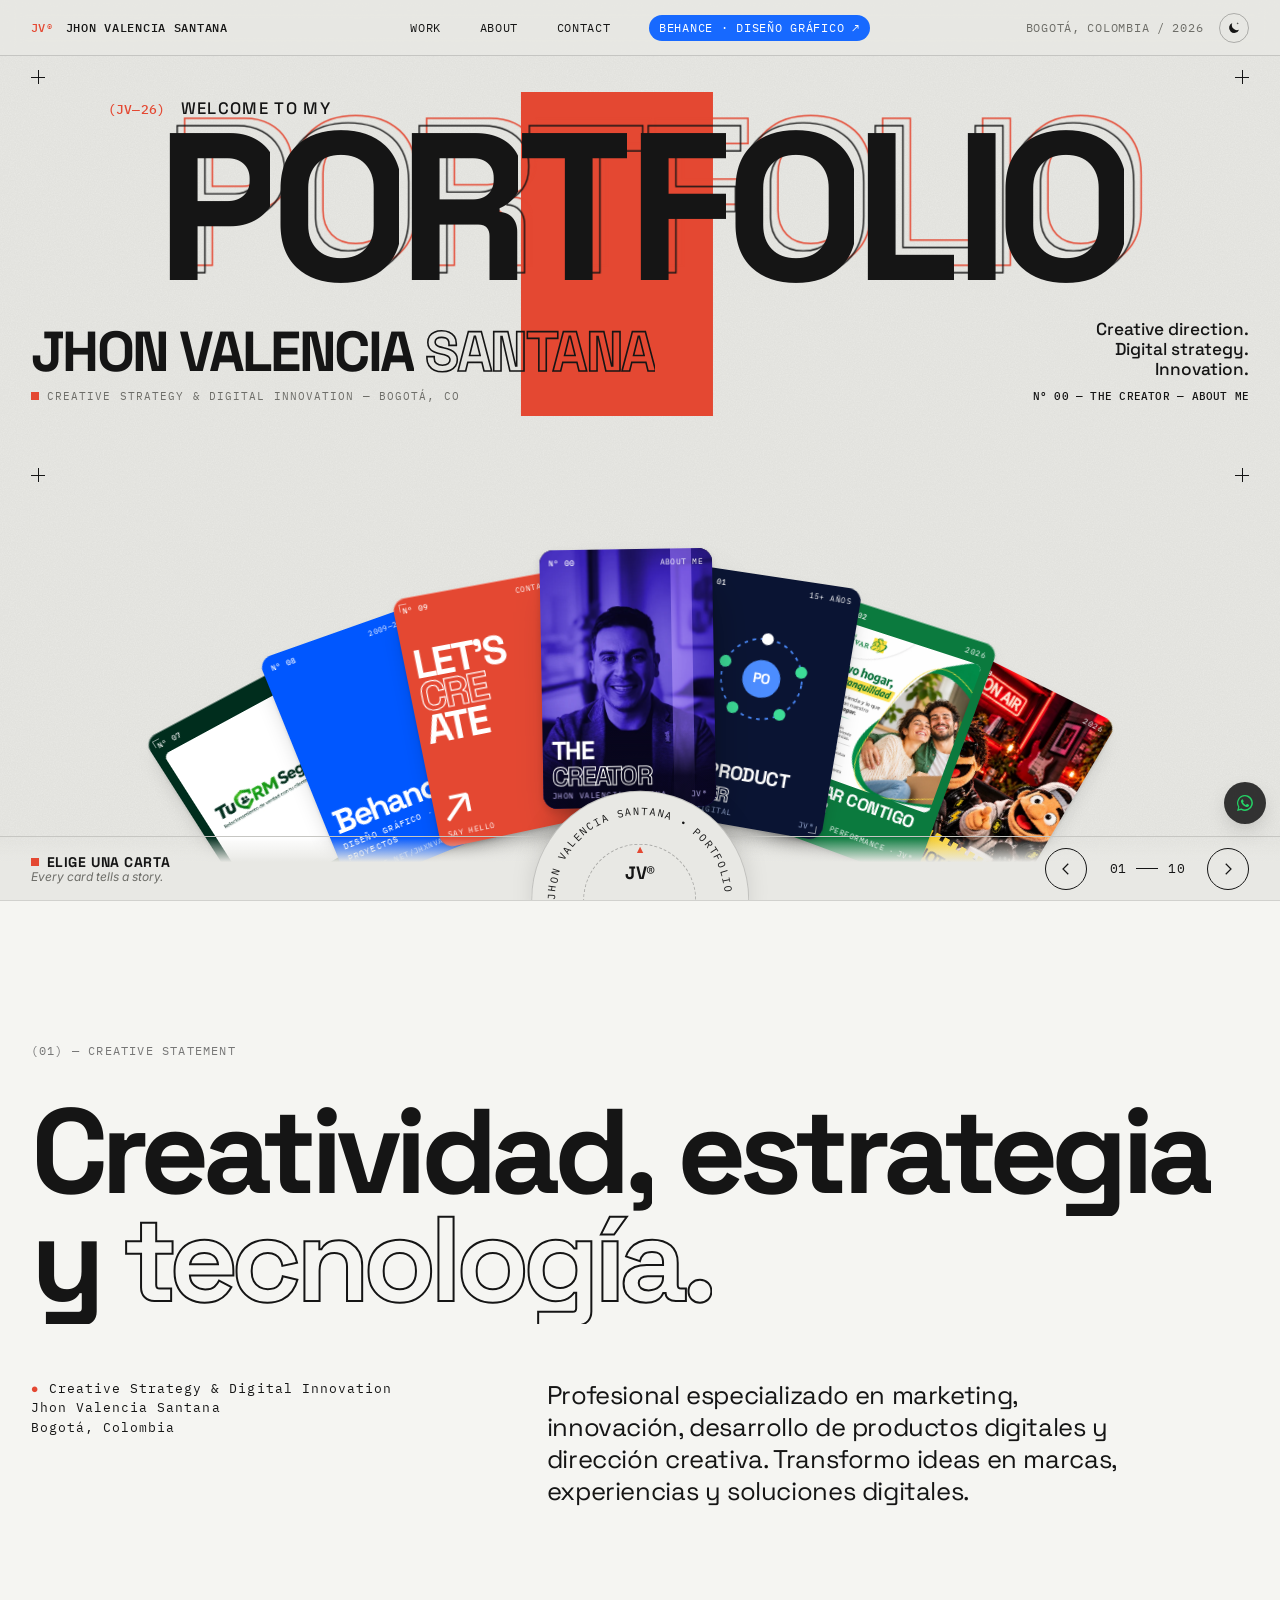
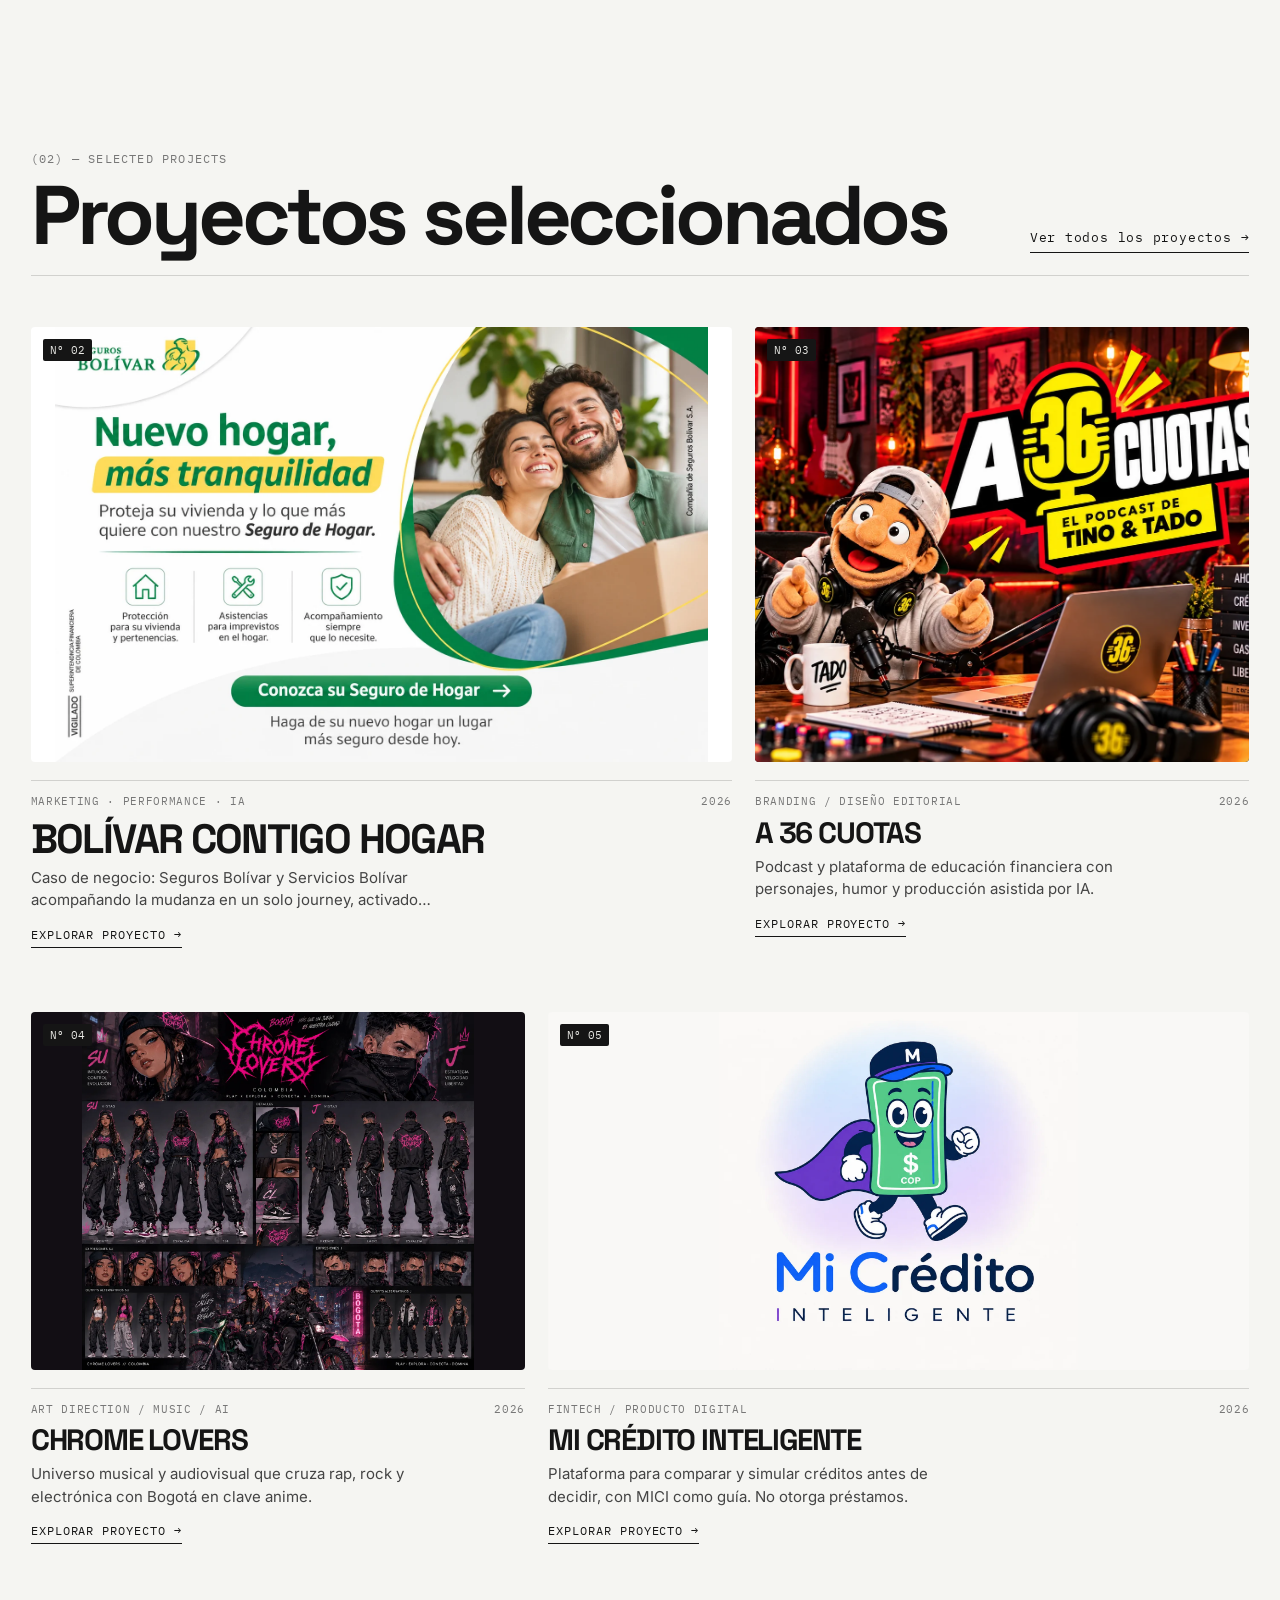
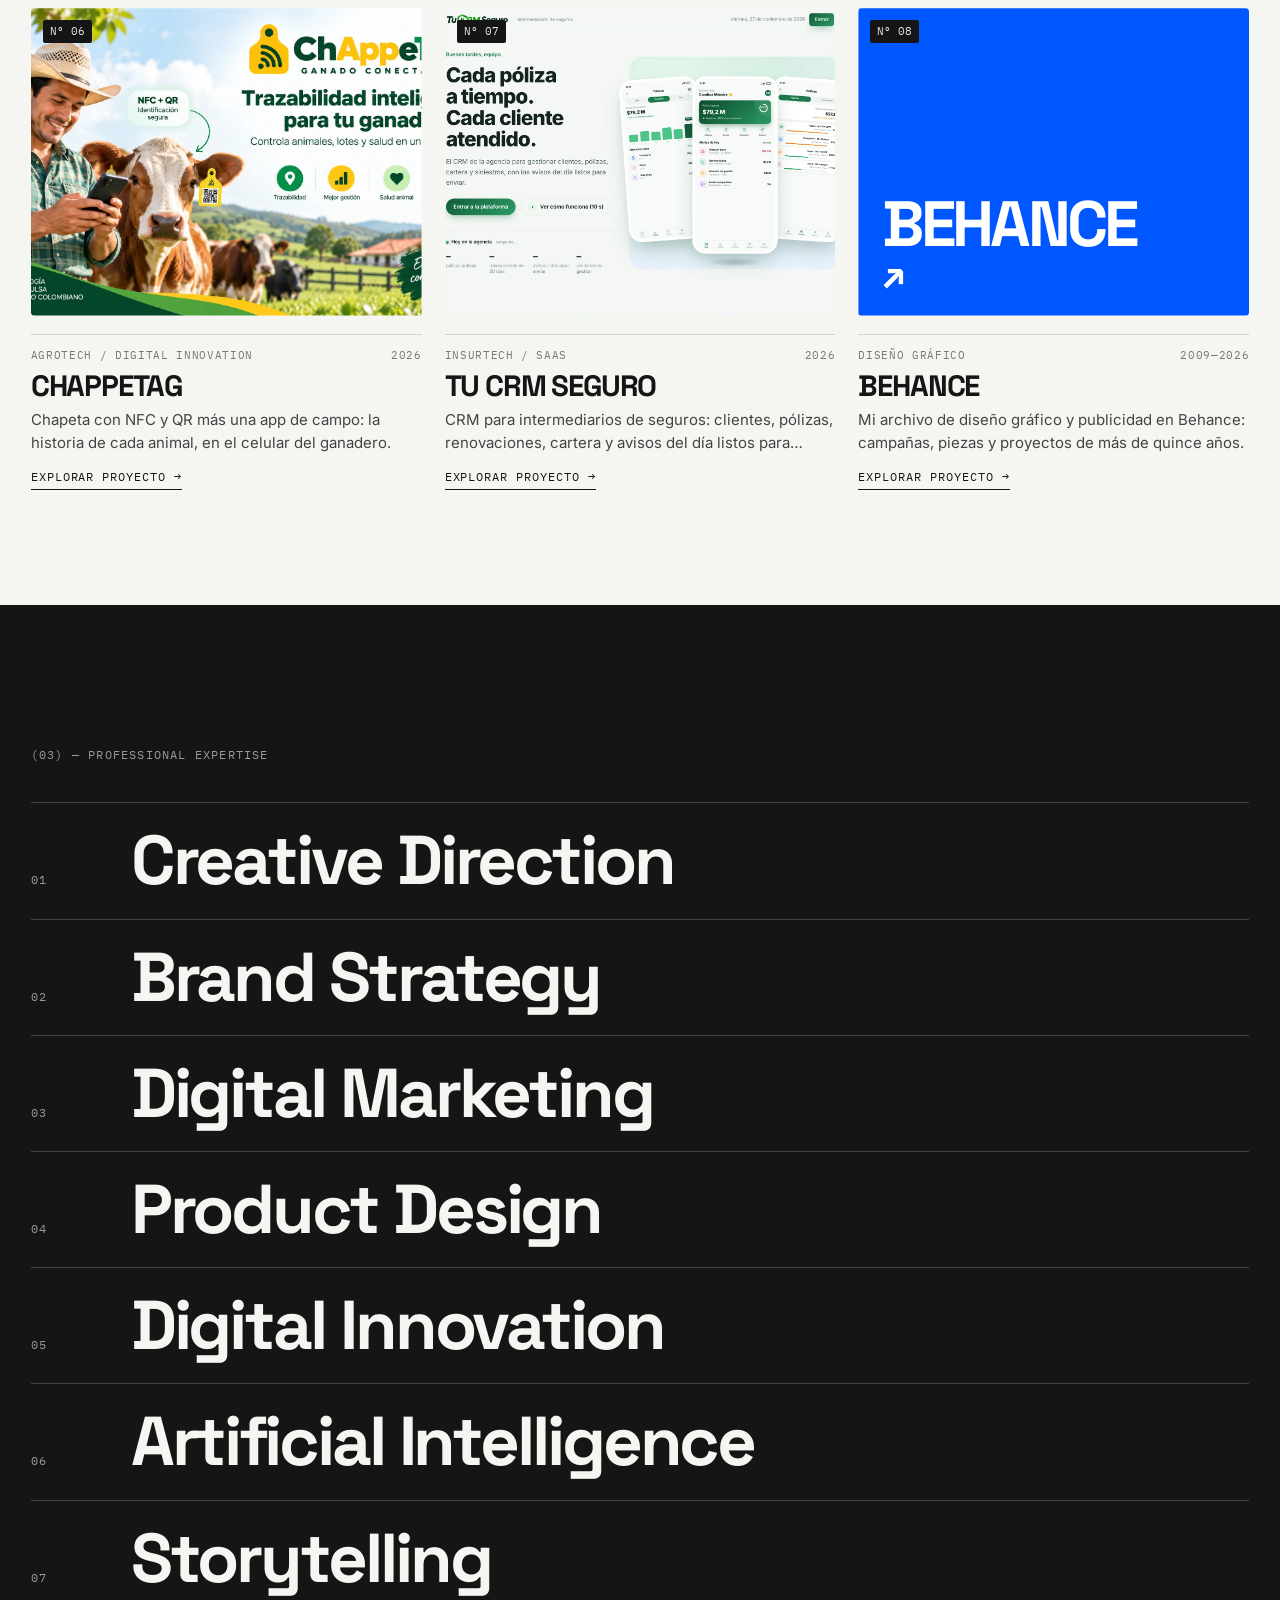
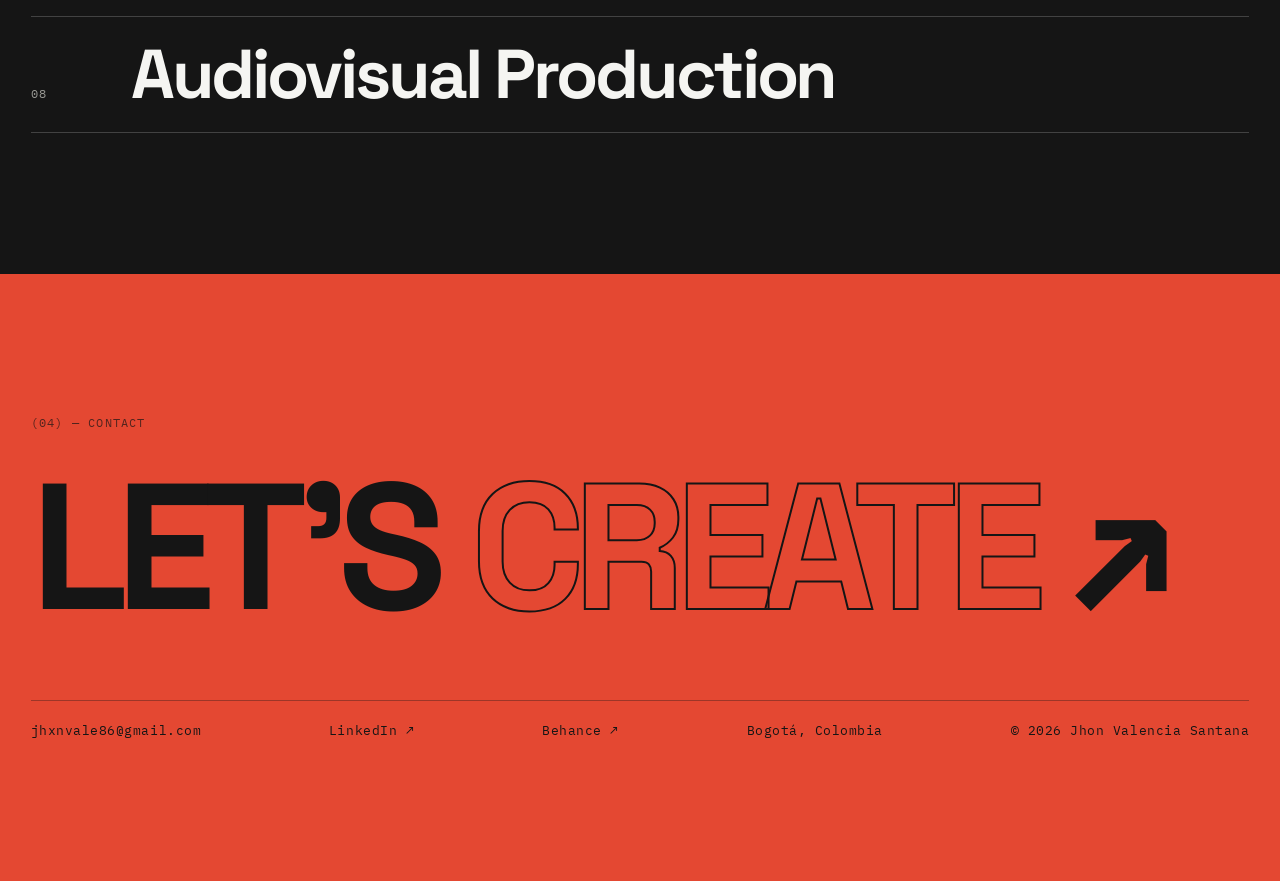
==== commit 6c873994: "Botón flotante de WhatsApp sutil Co-Authored-By: Claude Opus 5.5 <noreply@anthropic.com> Claude-Sess" ====
--- a/index.html
+++ b/index.html
@@ -33,10 +33,14 @@
   <link rel="preconnect" href="https://fonts.googleapis.com" />
   <link rel="preconnect" href="https://fonts.gstatic.com" crossorigin />
   <link href="https://fonts.googleapis.com/css2?family=Space+Grotesk:wght@400;500;700&family=Inter:wght@400;500;600&family=IBM+Plex+Mono:wght@400;500&display=swap" rel="stylesheet" />
-  <link rel="stylesheet" href="assets/css/styles.css?v=20261128d" />
+  <link rel="stylesheet" href="assets/css/styles.css?v=20261128e" />
 </head>
 <body class="is-intro">
   <canvas id="sky" class="sky" aria-hidden="true"></canvas>
+  <a class="wa" href="https://wa.me/573102710894?text=Hola%20Jhon%2C%20vi%20tu%20portafolio%20y%20me%20gustar%C3%ADa%20conversar." target="_blank" rel="noopener" aria-label="Escríbeme por WhatsApp">
+    <svg viewBox="0 0 32 32" aria-hidden="true"><path d="M16 3.2A12.7 12.7 0 0 0 5.1 22.4L3.3 28.8l6.6-1.7A12.7 12.7 0 1 0 16 3.2zm0 23.2c-2 0-3.9-.5-5.6-1.5l-.4-.2-3.9 1 1-3.8-.3-.4A10.5 10.5 0 1 1 16 26.4zm5.8-7.9c-.3-.2-1.9-.9-2.2-1s-.5-.2-.7.2-.8 1-1 1.2-.4.2-.7.1a8.6 8.6 0 0 1-4.3-3.7c-.3-.6.3-.5.9-1.7.1-.2 0-.4 0-.5l-1-2.4c-.3-.6-.5-.5-.7-.5h-.6c-.2 0-.6.1-.9.4s-1.1 1.1-1.1 2.7 1.2 3.1 1.3 3.3 2.3 3.5 5.5 4.9c2 .9 2.8.9 3.8.8.6-.1 1.9-.8 2.2-1.5s.3-1.4.2-1.5-.3-.2-.7-.4z"/></svg>
+    <span>Escríbeme</span>
+  </a>
   <a class="skip" href="#work">Saltar a los proyectos</a>
 
   <!-- Intro: monograma -->
@@ -191,9 +195,9 @@
 
   <noscript><p style="padding:2rem;font-family:sans-serif">Este portafolio necesita JavaScript. Mientras tanto: <a href="https://www.behance.net/jhxnvale">Behance</a> · <a href="mailto:jhxnvale86@gmail.com">jhxnvale86@gmail.com</a></p></noscript>
 
-  <script src="assets/js/data.js?v=20261128d"></script>
-  <script src="assets/js/app.js?v=20261128d"></script>
-  <script src="assets/js/night.js?v=20261128d"></script>
+  <script src="assets/js/data.js?v=20261128e"></script>
+  <script src="assets/js/app.js?v=20261128e"></script>
+  <script src="assets/js/night.js?v=20261128e"></script>
   <!-- Analítica: GoatCounter (sin cookies). Cuenta cada vista, incluidas las rutas #/p/... -->
   <script>
     window.goatcounter = { no_onload: true };
--- a/assets/css/styles.css
+++ b/assets/css/styles.css
@@ -1801,3 +1801,26 @@
 @media (prefers-reduced-motion: reduce) {
   .theme-tg, .theme-tg * { transition: none !important; animation: none !important; }
 }
+
+/* ---------- WhatsApp flotante ---------- */
+.wa { position: fixed; right: 14px; bottom: 14px; z-index: 80; display: flex; align-items: center; height: 42px; padding: 0 11px; border-radius: 999px;
+  background: rgba(21,21,21,.86); color: #fff; text-decoration: none; -webkit-backdrop-filter: blur(8px); backdrop-filter: blur(8px);
+  box-shadow: 0 8px 24px -10px rgba(0,0,0,.45); transition: background-color .3s, box-shadow .3s, transform .4s var(--ease-out), bottom .4s var(--ease-out);
+  animation: waIn .7s 2.2s both var(--ease-out); }
+.wa svg { width: 20px; height: 20px; flex: none; fill: #25D366; }
+.wa span { max-width: 0; overflow: hidden; white-space: nowrap; font-family: var(--f-mono); font-size: 11px; letter-spacing: .06em; text-transform: uppercase;
+  opacity: 0; transition: max-width .45s var(--ease-out), opacity .3s, margin .45s var(--ease-out); }
+.wa:hover, .wa:focus-visible { background: #128C4A; box-shadow: 0 10px 28px -8px rgba(18,140,74,.6); }
+.wa:hover svg, .wa:focus-visible svg { fill: #fff; }
+.wa:hover span, .wa:focus-visible span { max-width: 110px; opacity: 1; margin-left: 8px; }
+.wa:active { transform: scale(.95); }
+@keyframes waIn { from { opacity: 0; transform: translateY(10px) scale(.9); } }
+/* en la portada, por encima de los controles de la baraja */
+body:not(.is-detail):not(.is-index) .wa { bottom: calc(var(--ui-h) + 12px); }
+.is-intro .wa { opacity: 0; pointer-events: none; }
+html[data-theme="night"] .wa { background: rgba(14, 20, 44, .72); border: 1px solid rgba(231,235,245,.14); }
+html[data-theme="night"] .wa:hover { background: #128C4A; border-color: transparent; }
+@media (max-width: 640px) { .wa { right: 12px; height: 40px; padding: 0 10px; } }
+@media (prefers-reduced-motion: reduce) { .wa { animation: none; } }
+body.is-detail:has(.detail:not(.is-scrolled)) .wa { opacity: 0; transform: translateY(12px) scale(.9); pointer-events: none; }
+.wa { transition: background-color .3s, box-shadow .3s, transform .45s var(--ease-out), bottom .4s var(--ease-out), opacity .35s; }
